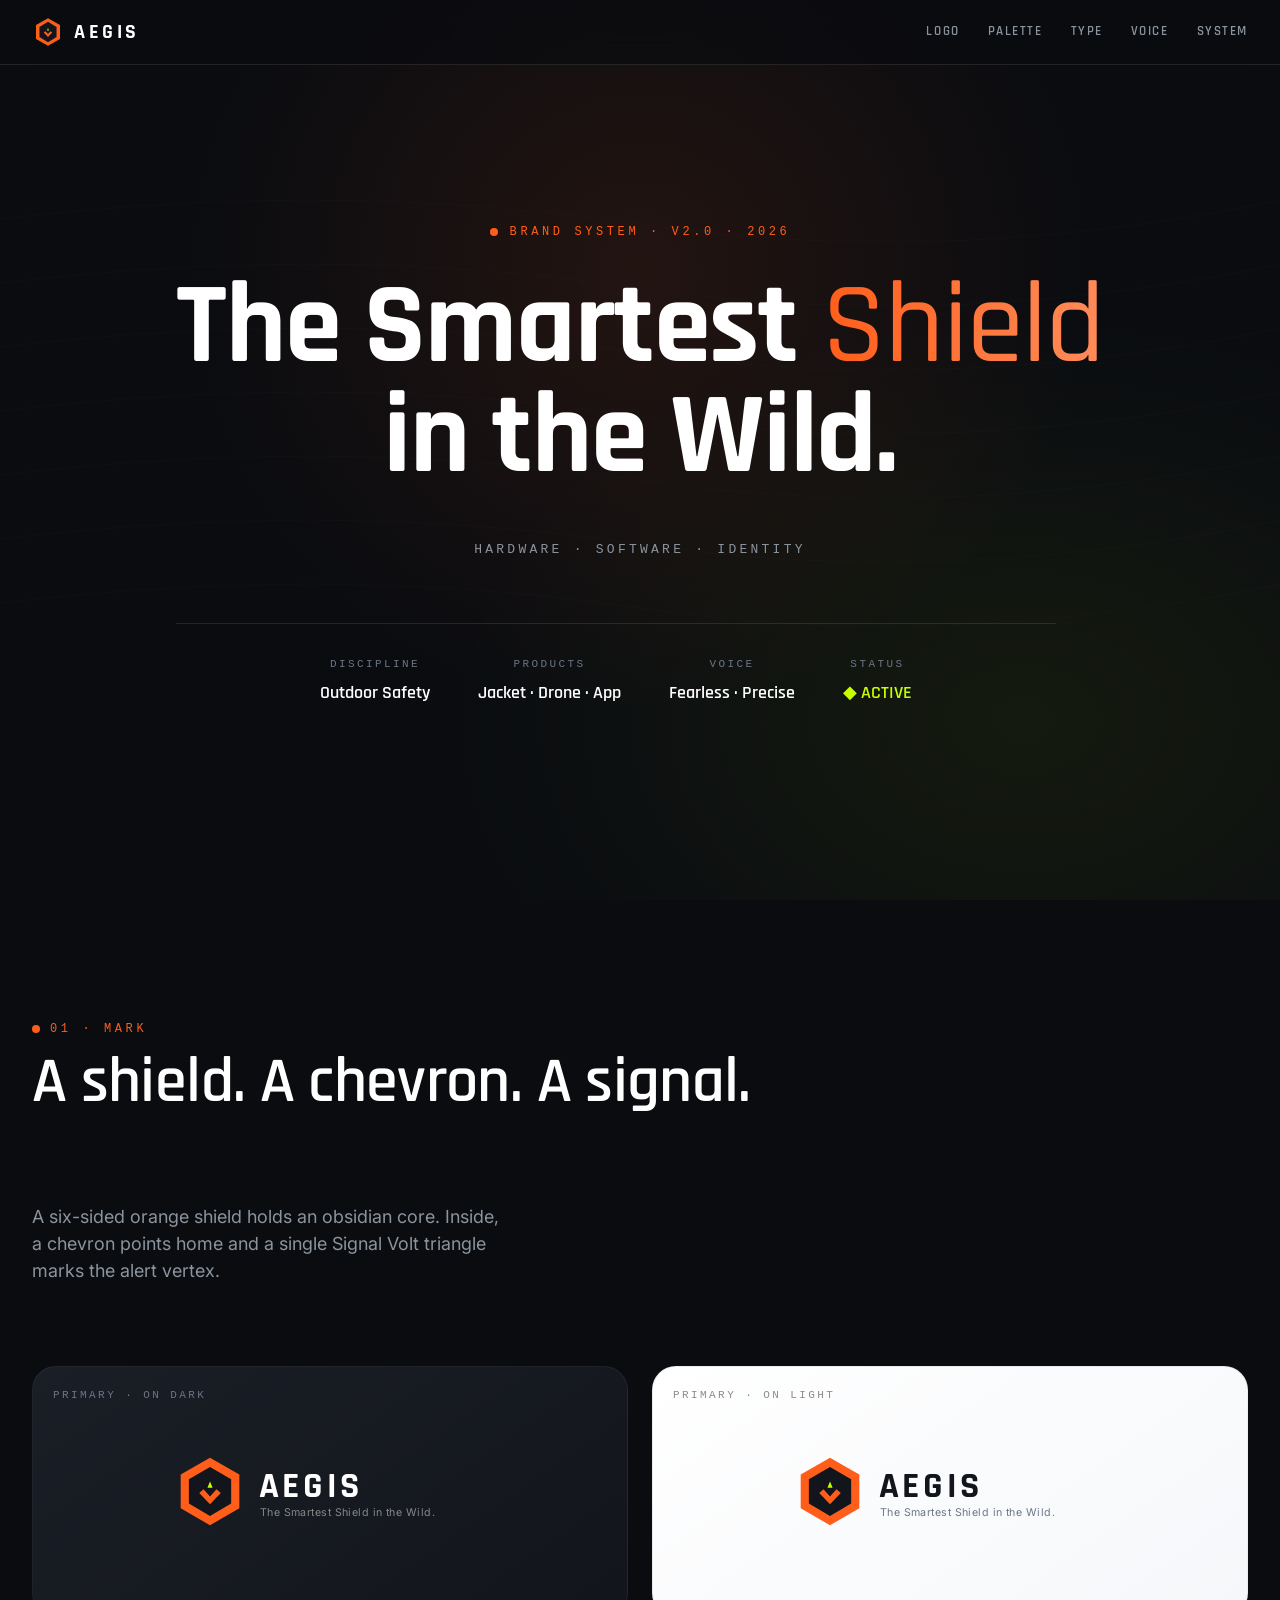
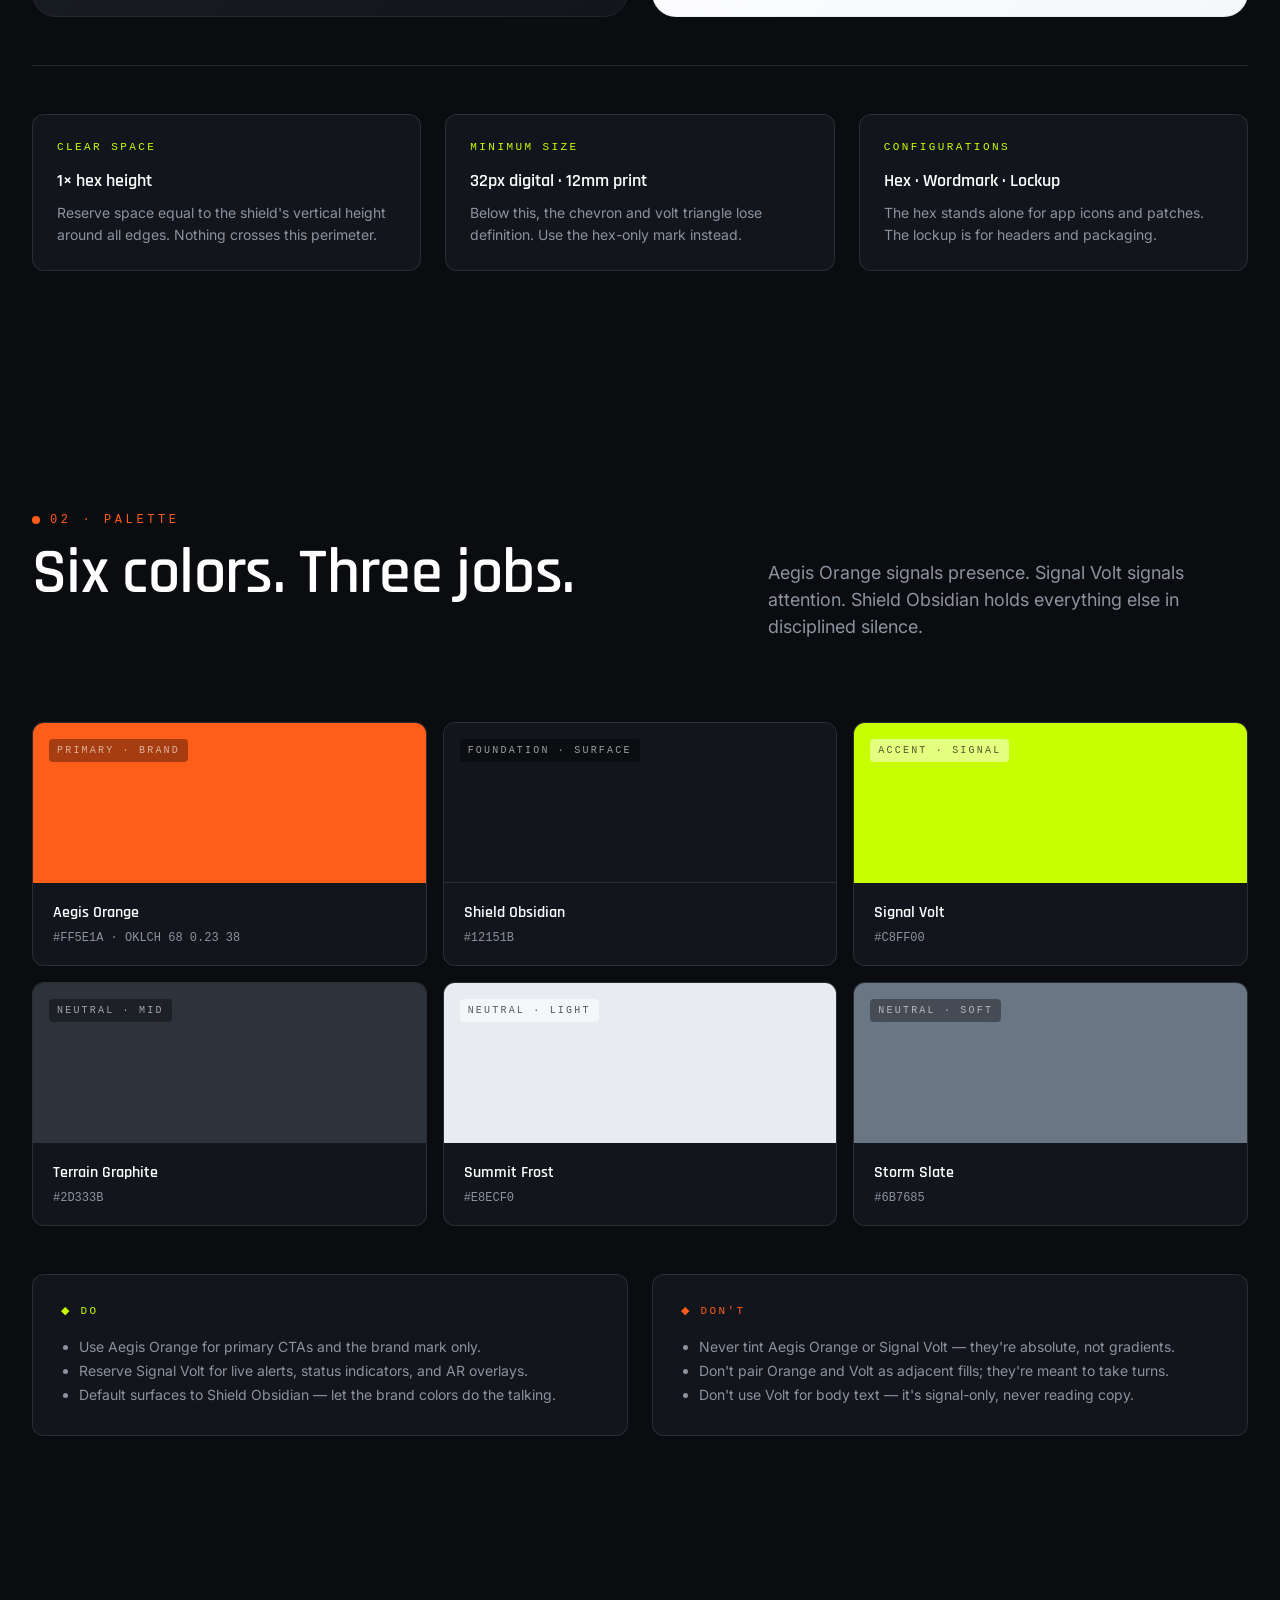
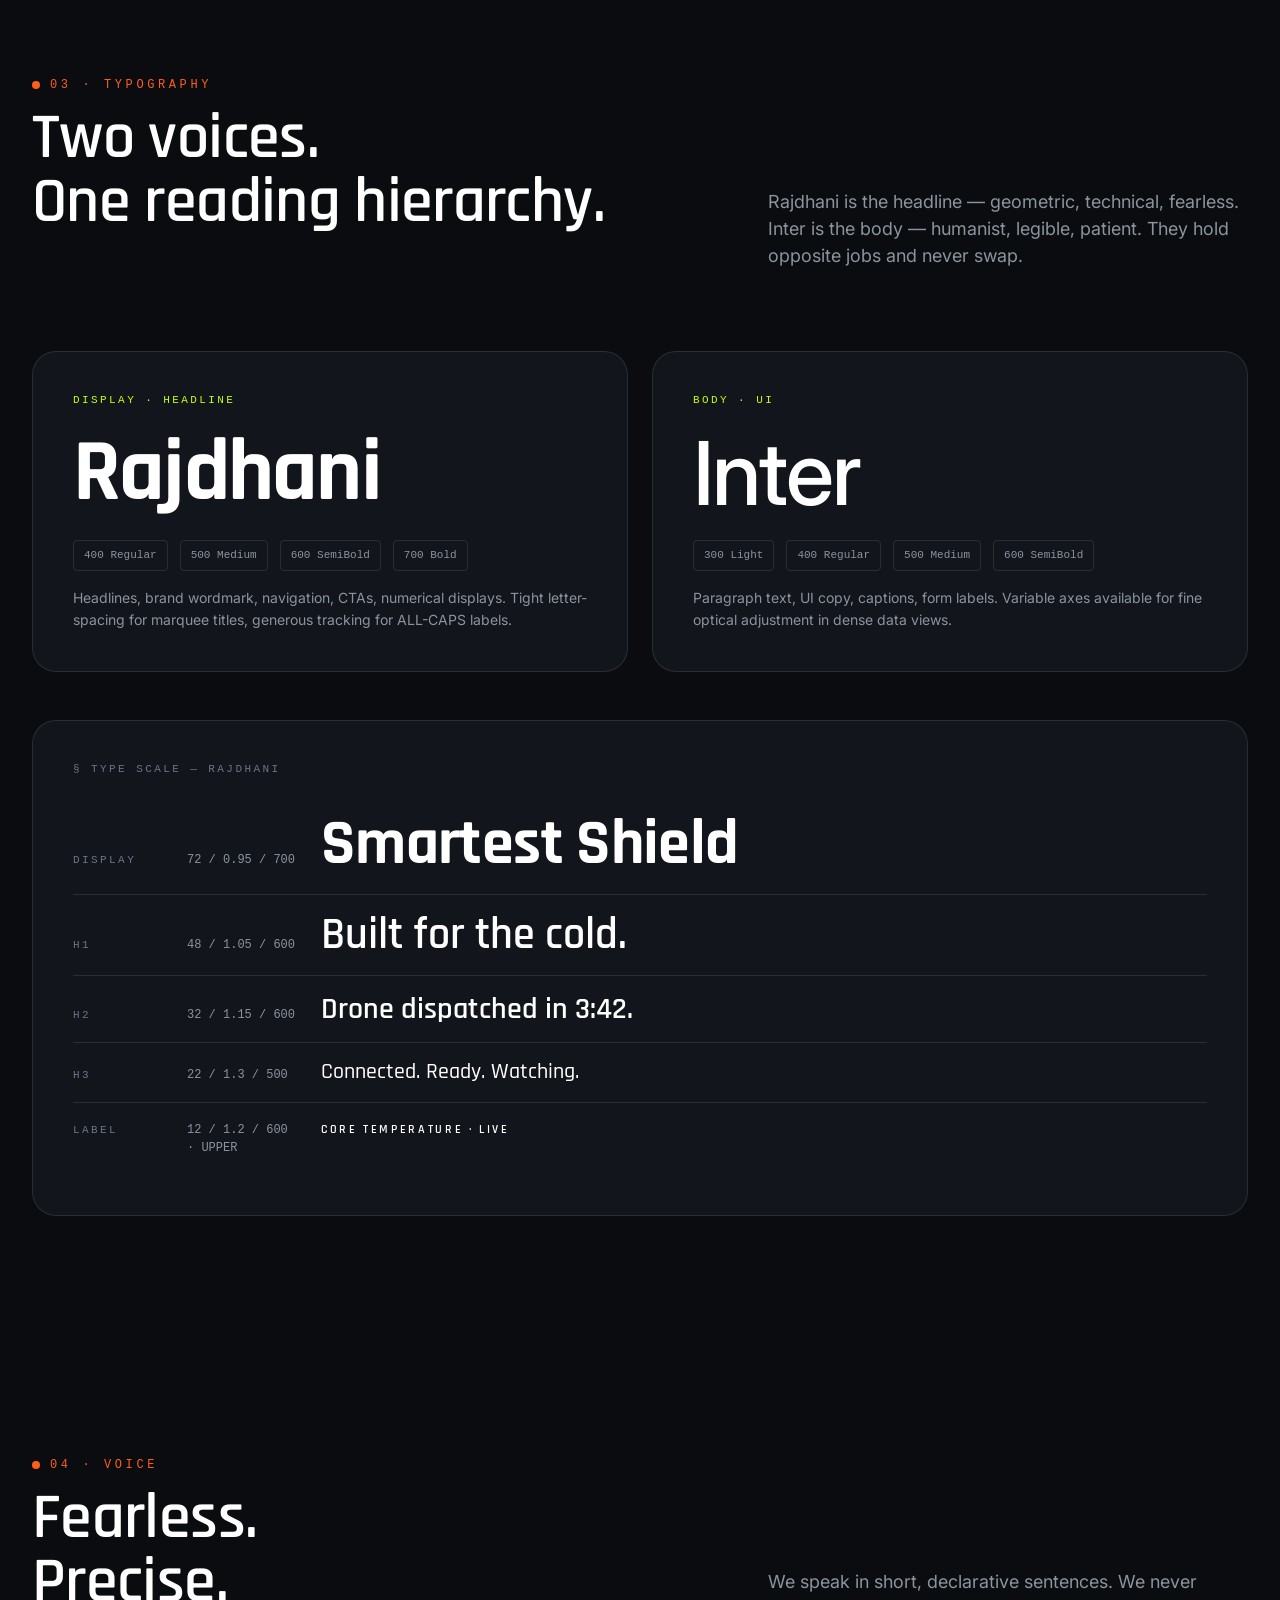
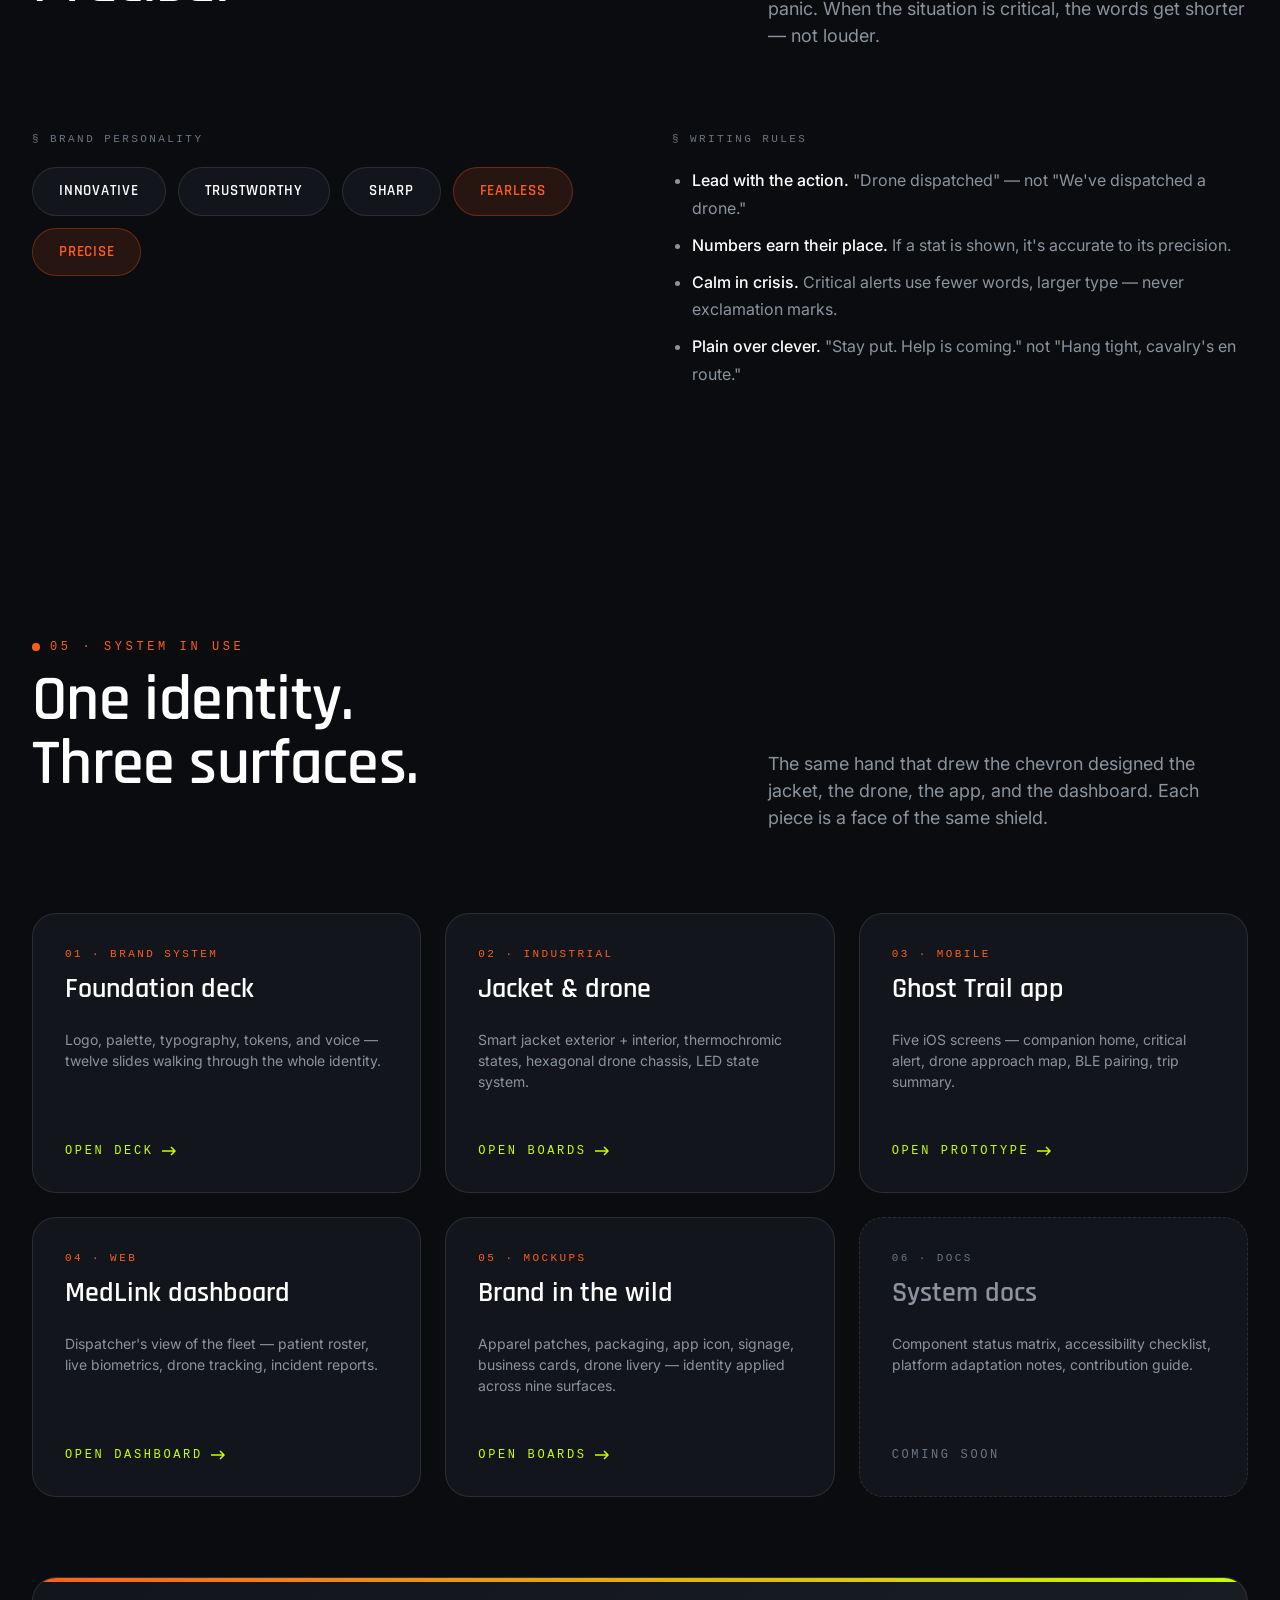
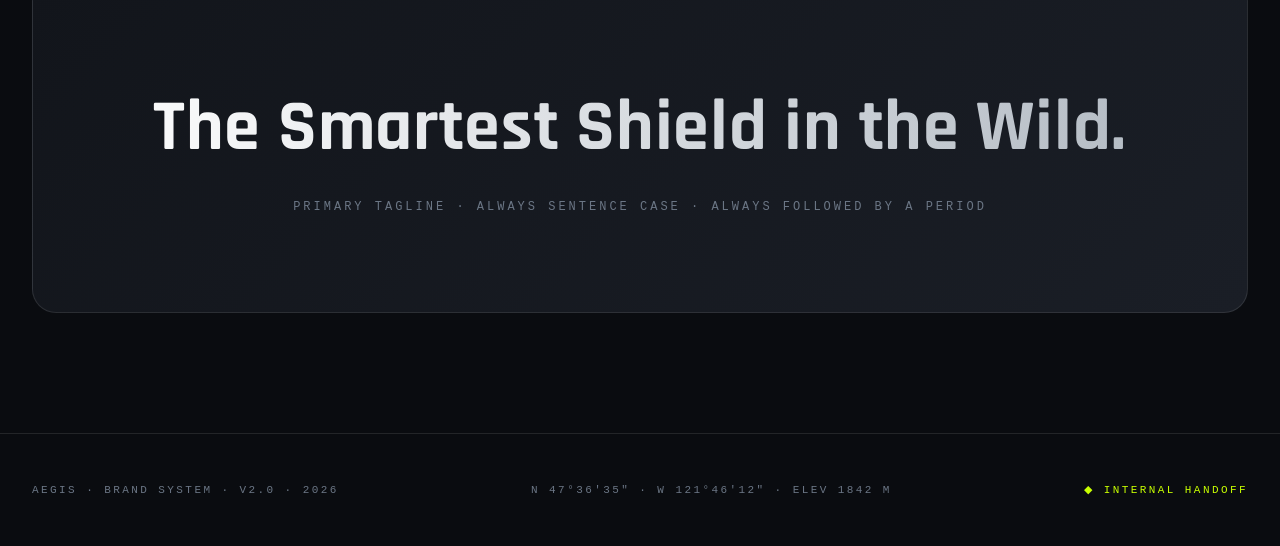
==== index.html @ affe008f "Initial commit" ====
<!DOCTYPE html>
<html lang="en">
<head>
<meta charset="UTF-8">
<meta name="viewport" content="width=device-width, initial-scale=1.0">
<title>AEGIS — The Smartest Shield in the Wild</title>
<link rel="preconnect" href="https://fonts.googleapis.com">
<link rel="preconnect" href="https://fonts.gstatic.com" crossorigin>
<link href="https://fonts.googleapis.com/css2?family=Inter:wght@300;400;500;600;700&family=Rajdhani:wght@400;500;600;700&family=JetBrains+Mono:wght@400;500;600&display=swap" rel="stylesheet">
<link rel="stylesheet" href="brand-tokens.css">
<style>
  *, *::before, *::after { box-sizing: border-box; }
  html, body { margin:0; padding:0; }
  body {
    background: var(--bg-primary);
    color: var(--text-primary);
    font-family: var(--font-text);
    -webkit-font-smoothing: antialiased;
    line-height: 1.5;
  }
  ::selection { background: rgba(200,255,0,0.3); color:#fff; }

  /* ─── nav ─── */
  .nav {
    position: fixed; top:0; left:0; right:0; z-index: 100;
    display:flex; align-items:center; justify-content:space-between;
    padding: 16px 32px; backdrop-filter: blur(16px);
    background: rgba(10,12,16,0.72); border-bottom: 1px solid var(--border-tertiary);
  }
  .nav-brand { display:flex; align-items:center; gap:10px; }
  .nav-brand-name {
    font-family: var(--font-display); font-weight:700; font-size:20px;
    letter-spacing: 0.18em;
  }
  .nav-links { display:flex; gap:28px; }
  .nav-links a {
    color: var(--text-secondary); text-decoration:none; font-size: 13px;
    font-family: var(--font-display); font-weight:600; letter-spacing:0.12em;
    text-transform: uppercase; transition: color 0.2s;
  }
  .nav-links a:hover { color: var(--signal-volt); }

  /* ─── hero ─── */
  .hero {
    min-height: 100vh; padding: 120px 32px 80px; position: relative;
    display:flex; flex-direction:column; justify-content:center; align-items:center;
    text-align:center; overflow:hidden;
  }
  .hero::before {
    content:''; position:absolute; inset:0;
    background:
      radial-gradient(ellipse at 50% 30%, rgba(255,94,26,0.10), transparent 50%),
      radial-gradient(ellipse at 80% 80%, rgba(200,255,0,0.06), transparent 40%);
    pointer-events:none;
  }
  .topo-bg {
    position: absolute; inset: 0; opacity: 0.18; pointer-events: none;
  }
  .hero-eyebrow {
    font-family: var(--font-mono); font-size: 12px; letter-spacing: 0.3em;
    color: var(--aegis-orange); text-transform: uppercase; margin-bottom: 32px;
    display: inline-flex; align-items: center; gap: 12px;
  }
  .hero-eyebrow::before {
    content:''; width:8px; height:8px; border-radius:50%;
    background: var(--aegis-orange);
    animation: pulse 2s ease-in-out infinite;
  }
  @keyframes pulse { 0%,100% { opacity:1;} 50%{opacity:0.4;} }
  .hero-title {
    font-family: var(--font-display); font-weight: 700;
    font-size: clamp(56px, 9vw, 144px); line-height: 0.95;
    letter-spacing: -0.01em; margin: 0; max-width: 1100px;
    position: relative;
  }
  .hero-title em {
    font-style: normal; font-weight: 500;
    background: linear-gradient(90deg, var(--aegis-orange), #FF8C5A);
    -webkit-background-clip: text; background-clip: text; color: transparent;
  }
  .hero-tagline {
    font-family: var(--font-mono); font-size: 13px; letter-spacing: 0.25em;
    color: var(--text-secondary); margin-top: 32px; text-transform: uppercase;
  }
  .hero-meta {
    display:flex; gap: 48px; margin-top: 64px; flex-wrap: wrap; justify-content: center;
    border-top: 1px solid var(--border-tertiary); padding-top: 32px;
    max-width: 880px; width: 100%;
  }
  .hero-meta dt {
    font-family: var(--font-mono); font-size: 11px; letter-spacing: 0.22em;
    color: var(--text-tertiary); text-transform: uppercase; margin-bottom:6px;
  }
  .hero-meta dd {
    margin: 0; font-family: var(--font-display); font-weight: 600; font-size: 18px;
    color: var(--text-primary);
  }

  /* ─── section base ─── */
  .section { padding: 120px 32px; max-width: 1280px; margin: 0 auto; position: relative; }
  .section-head {
    display:flex; align-items: baseline; justify-content: space-between;
    margin-bottom: 64px; flex-wrap: wrap; gap: 24px;
  }
  .section-num {
    font-family: var(--font-mono); font-size: 12px; letter-spacing: 0.3em;
    color: var(--aegis-orange); text-transform: uppercase;
    display:flex; align-items:center; gap:10px;
  }
  .section-num::before {
    content:''; width:8px; height:8px; border-radius:50%;
    background: var(--aegis-orange);
  }
  .section-title {
    font-family: var(--font-display); font-weight: 600;
    font-size: clamp(40px, 5vw, 64px); line-height: 1; letter-spacing: -0.01em;
    margin-top: 12px; max-width: 800px;
  }
  .section-lede {
    font-size: 18px; color: var(--text-secondary); max-width: 480px; margin-top: 12px;
    align-self: flex-end;
  }

  /* ─── logo section ─── */
  .logo-grid {
    display: grid; grid-template-columns: 1fr 1fr; gap: 24px; margin-bottom: 48px;
  }
  .logo-box {
    border-radius: var(--radius-lg);
    display:flex; align-items:center; justify-content:center;
    padding: 80px 40px; min-height: 240px;
    transition: transform 0.4s cubic-bezier(0.4,0,0.2,1);
    position: relative; overflow: hidden;
  }
  .logo-box::after {
    content:''; position:absolute; top:0; left:-100%; width:50%; height:100%;
    background: linear-gradient(to right, transparent, rgba(255,255,255,0.04), transparent);
    transform: skewX(-20deg); transition: left 0.7s;
  }
  .logo-box:hover { transform: translateY(-4px); }
  .logo-box:hover::after { left: 200%; }
  .logo-dark { background: linear-gradient(145deg, #1A1E26, #12151B);
    border:1px solid rgba(255,255,255,0.05); }
  .logo-light { background: linear-gradient(145deg, #FFFFFF, #F5F7FA);
    border:1px solid rgba(0,0,0,0.06); }
  .logo-caption {
    font-family: var(--font-mono); font-size: 11px; letter-spacing:0.22em;
    color: var(--text-tertiary); text-transform: uppercase;
    position: absolute; top: 20px; left: 20px;
  }

  .logo-rules {
    display:grid; grid-template-columns: repeat(3, 1fr); gap: 24px;
    border-top: 1px solid var(--border-tertiary); padding-top: 48px;
  }
  .rule-card {
    background: var(--bg-secondary); border: 1px solid var(--border-tertiary);
    border-radius: var(--radius-md); padding: 24px;
  }
  .rule-card .label {
    font-family: var(--font-mono); font-size: 11px; letter-spacing:0.22em;
    color: var(--signal-volt); text-transform: uppercase; margin-bottom: 12px;
  }
  .rule-card h4 {
    font-family: var(--font-display); font-weight: 600; font-size: 18px;
    margin: 0 0 8px;
  }
  .rule-card p { color: var(--text-secondary); font-size: 14px; margin: 0; line-height: 1.55; }

  /* ─── palette ─── */
  .palette {
    display:grid; grid-template-columns: repeat(3, 1fr); gap: 16px;
  }
  .swatch {
    border-radius: var(--radius-md); overflow: hidden;
    background: var(--bg-secondary); border: 1px solid var(--border-tertiary);
    transition: transform 0.3s, border-color 0.3s;
    cursor: pointer; display: flex; flex-direction: column;
  }
  .swatch:hover { transform: translateY(-4px); border-color: var(--border-strong); }
  .swatch-color { height: 160px; position: relative; }
  .swatch-color::after {
    content: attr(data-role);
    position: absolute; top: 16px; left: 16px;
    font-family: var(--font-mono); font-size: 10px; letter-spacing:0.22em;
    color: rgba(255,255,255,0.6); text-transform: uppercase;
    background: rgba(0,0,0,0.35); padding: 4px 8px; border-radius: 4px;
    backdrop-filter: blur(6px);
  }
  .swatch-color.light::after { color: rgba(0,0,0,0.65); background: rgba(255,255,255,0.5); }
  .swatch-info { padding: 18px 20px; }
  .swatch-name { font-family: var(--font-display); font-weight: 600; font-size: 16px; margin-bottom: 4px; }
  .swatch-hex { font-family: var(--font-mono); font-size: 12px; color: var(--text-secondary); }

  .palette-rules {
    margin-top: 48px; display:grid; grid-template-columns: repeat(2, 1fr); gap: 24px;
  }
  .rule-pair {
    background: var(--bg-secondary); border-radius: var(--radius-md);
    border: 1px solid var(--border-tertiary); padding: 28px;
  }
  .rule-pair .lab {
    font-family: var(--font-mono); font-size: 11px; letter-spacing:0.22em;
    color: var(--text-tertiary); text-transform: uppercase;
  }
  .rule-pair .lab.do { color: var(--signal-volt); }
  .rule-pair .lab.dont { color: var(--aegis-orange); }
  .rule-pair ul { margin: 16px 0 0; padding-left: 18px; color: var(--text-secondary); font-size: 14px; line-height: 1.7; }

  /* ─── typography ─── */
  .type-grid { display:grid; grid-template-columns: 1fr 1fr; gap: 24px; }
  .type-card {
    background: var(--bg-secondary); border: 1px solid var(--border-tertiary);
    border-radius: var(--radius-lg); padding: 40px;
    transition: background 0.3s;
  }
  .type-card:hover { background: var(--bg-tertiary); }
  .type-card .meta-label {
    font-family: var(--font-mono); font-size: 11px; letter-spacing:0.22em;
    color: var(--signal-volt); text-transform: uppercase; margin-bottom: 24px;
  }
  .type-card .specimen {
    font-size: 88px; line-height: 0.95; letter-spacing: -0.02em; margin-bottom: 24px;
  }
  .type-card.display .specimen { font-family: var(--font-display); font-weight: 700; }
  .type-card.body .specimen { font-family: var(--font-text); font-weight: 500; }
  .type-card .weights { display:flex; flex-wrap: wrap; gap: 12px; margin-bottom: 16px; }
  .type-card .w-chip {
    padding: 6px 10px; border:1px solid var(--border-tertiary); border-radius: 4px;
    font-family: var(--font-mono); font-size: 11px; color: var(--text-secondary);
  }
  .type-card .meta { color: var(--text-secondary); font-size: 14px; line-height: 1.6; margin: 0; }

  .type-scale {
    margin-top: 48px; background: var(--bg-secondary); border: 1px solid var(--border-tertiary);
    border-radius: var(--radius-lg); padding: 40px;
  }
  .scale-row {
    display:grid; grid-template-columns: 90px 110px 1fr; gap: 24px;
    padding: 18px 0; border-bottom: 1px solid var(--border-tertiary);
    align-items: baseline;
  }
  .scale-row:last-child { border-bottom: none; }
  .scale-row .name {
    font-family: var(--font-mono); font-size: 11px; letter-spacing:0.22em;
    color: var(--text-tertiary); text-transform: uppercase;
  }
  .scale-row .meta-data {
    font-family: var(--font-mono); font-size: 12px; color: var(--text-secondary);
  }
  .scale-row .sample {
    font-family: var(--font-display); color: var(--text-primary); line-height: 1;
  }

  /* ─── voice / pills ─── */
  .voice-block { display:grid; grid-template-columns: 1fr 1fr; gap: 64px; align-items: start; }
  .pill-row { display:flex; flex-wrap: wrap; gap: 12px; }
  .pill {
    padding: 12px 26px; border-radius: 30px; font-family: var(--font-display);
    font-weight: 600; font-size: 15px; letter-spacing: 0.05em; text-transform: uppercase;
    transition: all 0.3s; cursor: default;
  }
  .pill-dark {
    background: var(--bg-secondary); color: var(--text-primary);
    border: 1px solid var(--border-tertiary);
  }
  .pill-dark:hover { border-color: var(--signal-volt); color: var(--signal-volt); transform: translateY(-2px); }
  .pill-orange {
    background: var(--aegis-orange-soft); color: var(--aegis-orange);
    border: 1px solid rgba(255,94,26,0.3);
  }
  .pill-orange:hover { background: var(--aegis-orange); color: #fff; transform: translateY(-2px); }

  .voice-rules ul { margin: 0; padding-left: 20px; color: var(--text-secondary); line-height: 1.7; }
  .voice-rules ul li { margin-bottom: 10px; }
  .voice-rules ul li b { color: var(--text-primary); font-weight: 500; }

  /* ─── deliverables ─── */
  .deliverables {
    display: grid; grid-template-columns: repeat(3, 1fr); gap: 24px;
  }
  .deliv-card {
    display: block; text-decoration: none; color: inherit;
    background: var(--bg-secondary); border: 1px solid var(--border-tertiary);
    border-radius: var(--radius-lg); padding: 32px; min-height: 280px;
    position: relative; overflow: hidden;
    transition: transform 0.3s, border-color 0.3s;
    display:flex; flex-direction: column; justify-content: space-between;
  }
  .deliv-card:hover { transform: translateY(-6px); border-color: var(--aegis-orange); }
  .deliv-card .num {
    font-family: var(--font-mono); font-size: 11px; letter-spacing: 0.22em;
    color: var(--aegis-orange); text-transform: uppercase;
  }
  .deliv-card h3 {
    font-family: var(--font-display); font-weight: 600; font-size: 28px;
    margin: 8px 0 16px; line-height: 1.1;
  }
  .deliv-card > div:first-child { display: flex; flex-direction: column; gap: 4px; }
  .deliv-card > div:first-child p { margin-top: 4px; }
  .deliv-card p { color: var(--text-secondary); font-size: 14px; margin: 0; }
  .deliv-card .arrow {
    margin-top: 24px; font-family: var(--font-mono); font-size: 12px;
    letter-spacing: 0.22em; color: var(--signal-volt); text-transform: uppercase;
    display:flex; align-items: center; gap: 8px;
  }
  .deliv-card .arrow svg { transition: transform 0.3s; }
  .deliv-card:hover .arrow svg { transform: translateX(6px); }

  /* ─── tagline closing ─── */
  .tagline-box {
    background: linear-gradient(135deg, var(--bg-secondary) 0%, #1A1E26 100%);
    border-radius: var(--radius-lg);
    padding: 96px 32px; text-align: center;
    border: 1px solid var(--border-tertiary);
    position: relative; overflow: hidden;
    margin-top: 80px;
  }
  .tagline-box::before {
    content:''; position: absolute; top: 0; left: 0; right: 0; height: 4px;
    background: linear-gradient(90deg, var(--aegis-orange), var(--signal-volt));
  }
  .tagline-text {
    font-family: var(--font-display); font-weight: 700;
    font-size: clamp(40px, 6vw, 72px);
    background: linear-gradient(90deg, #FFFFFF, #B0B8C1);
    -webkit-background-clip: text; background-clip: text; color: transparent;
    letter-spacing: 0.01em; margin: 0;
  }
  .tagline-sub {
    font-family: var(--font-mono); font-size: 12px; color: var(--text-tertiary);
    text-transform: uppercase; letter-spacing: 0.25em; font-weight: 500;
    margin-top: 16px;
  }

  /* ─── footer ─── */
  .footer {
    border-top: 1px solid var(--border-tertiary);
    padding: 48px 32px; display: flex; justify-content: space-between; flex-wrap: wrap; gap: 24px;
    font-family: var(--font-mono); font-size: 11px; letter-spacing: 0.22em;
    color: var(--text-tertiary); text-transform: uppercase;
    max-width: 1280px; margin: 0 auto;
  }

  /* responsive */
  @media (max-width: 880px) {
    .logo-grid, .palette, .palette-rules, .type-grid, .voice-block,
    .deliverables, .logo-rules { grid-template-columns: 1fr; }
    .nav-links { display: none; }
  }
</style>
</head>
<body>

<nav class="nav">
  <div class="nav-brand">
    <svg viewBox="0 0 60 60" width="32" height="32">
      <g transform="translate(30,30)">
        <polygon points="0,-26 22.5,-13 22.5,13 0,26 -22.5,13 -22.5,-13" fill="#FF5E1A"/>
        <polygon points="0,-19 16,-9.5 16,9.5 0,19 -16,9.5 -16,-9.5" fill="#12151B"/>
        <polygon points="0,9.5 -8,1 -4.8,-1.6 0,3.6 4.8,-1.6 8,1" fill="#FF5E1A"/>
        <polygon points="0,-7.5 -1.9,-2.7 1.9,-2.7" fill="#C8FF00"/>
      </g>
    </svg>
    <div class="nav-brand-name">AEGIS</div>
  </div>
  <div class="nav-links">
    <a href="#logo">Logo</a>
    <a href="#palette">Palette</a>
    <a href="#typography">Type</a>
    <a href="#voice">Voice</a>
    <a href="#deliverables">System</a>
  </div>
</nav>

<!-- HERO -->
<section class="hero">
  <svg class="topo-bg" viewBox="0 0 1600 900" preserveAspectRatio="xMidYMid slice">
    <g fill="none" stroke="#2D333B" stroke-width="0.8">
      <path d="M-50 280 Q 400 220 800 280 T 1650 240"/>
      <path d="M-50 360 Q 400 300 800 360 T 1650 320"/>
      <path d="M-50 440 Q 400 380 800 440 T 1650 400"/>
      <path d="M-50 520 Q 400 460 800 520 T 1650 480"/>
      <path d="M-50 600 Q 400 540 800 600 T 1650 560"/>
      <path d="M-50 680 Q 400 620 800 680 T 1650 640"/>
      <path d="M-50 760 Q 400 700 800 760 T 1650 720"/>
    </g>
  </svg>
  <div style="position:relative; z-index:1;">
    <div class="hero-eyebrow">Brand System · v2.0 · 2026</div>
    <h1 class="hero-title" style="margin-bottom: 48px;">The Smartest <em>Shield</em><br>in the Wild.</h1>
    <div class="hero-tagline" style="margin-top: 0;">Hardware · Software · Identity</div>
    <dl class="hero-meta">
      <div><dt>Discipline</dt><dd>Outdoor Safety</dd></div>
      <div><dt>Products</dt><dd>Jacket · Drone · App</dd></div>
      <div><dt>Voice</dt><dd>Fearless · Precise</dd></div>
      <div><dt>Status</dt><dd style="color:var(--signal-volt);">◆ ACTIVE</dd></div>
    </dl>
  </div>
</section>

<!-- LOGO -->
<section class="section" id="logo">
  <div class="section-head">
    <div>
      <div class="section-num">01 · MARK</div>
      <h2 class="section-title">A shield. A chevron. A signal.</h2>
    </div>
    <p class="section-lede">A six-sided orange shield holds an obsidian core. Inside, a chevron points home and a single Signal Volt triangle marks the alert vertex.</p>
  </div>

  <div class="logo-grid">
    <div class="logo-box logo-dark">
      <div class="logo-caption">Primary · on dark</div>
      <svg viewBox="0 0 360 100" width="320">
        <g transform="translate(45,50)">
          <polygon points="0,-38 33,-19 33,19 0,38 -33,19 -33,-19" fill="#FF5E1A"/>
          <polygon points="0,-27.5 23.8,-13.7 23.8,13.7 0,27.5 -23.8,13.7 -23.8,-13.7" fill="#12151B"/>
          <polygon points="0,14.4 -12.1,1.7 -7.3,-2.4 0,5.6 7.3,-2.4 12.1,1.7" fill="#FF5E1A"/>
          <polygon points="0,-11.2 -2.9,-4.1 2.9,-4.1" fill="#C8FF00"/>
        </g>
        <text x="100" y="56" fill="#FFFFFF" font-family="'Rajdhani', sans-serif" font-weight="700" font-size="40" letter-spacing="4">AEGIS</text>
        <text x="101" y="78" fill="#888" font-family="'Inter', sans-serif" font-size="12" letter-spacing="0.5">The Smartest Shield in the Wild.</text>
      </svg>
    </div>
    <div class="logo-box logo-light">
      <div class="logo-caption" style="color: rgba(0,0,0,0.45);">Primary · on light</div>
      <svg viewBox="0 0 360 100" width="320">
        <g transform="translate(45,50)">
          <polygon points="0,-38 33,-19 33,19 0,38 -33,19 -33,-19" fill="#FF5E1A"/>
          <polygon points="0,-27.5 23.8,-13.7 23.8,13.7 0,27.5 -23.8,13.7 -23.8,-13.7" fill="#12151B"/>
          <polygon points="0,14.4 -12.1,1.7 -7.3,-2.4 0,5.6 7.3,-2.4 12.1,1.7" fill="#FF5E1A"/>
          <polygon points="0,-11.2 -2.9,-4.1 2.9,-4.1" fill="#C8FF00"/>
        </g>
        <text x="100" y="56" fill="#12151B" font-family="'Rajdhani', sans-serif" font-weight="700" font-size="40" letter-spacing="4">AEGIS</text>
        <text x="101" y="78" fill="#6B7685" font-family="'Inter', sans-serif" font-size="12" letter-spacing="0.5">The Smartest Shield in the Wild.</text>
      </svg>
    </div>
  </div>

  <div class="logo-rules">
    <div class="rule-card">
      <div class="label">Clear space</div>
      <h4>1× hex height</h4>
      <p>Reserve space equal to the shield's vertical height around all edges. Nothing crosses this perimeter.</p>
    </div>
    <div class="rule-card">
      <div class="label">Minimum size</div>
      <h4>32px digital · 12mm print</h4>
      <p>Below this, the chevron and volt triangle lose definition. Use the hex-only mark instead.</p>
    </div>
    <div class="rule-card">
      <div class="label">Configurations</div>
      <h4>Hex · Wordmark · Lockup</h4>
      <p>The hex stands alone for app icons and patches. The lockup is for headers and packaging.</p>
    </div>
  </div>
</section>

<!-- PALETTE -->
<section class="section" id="palette">
  <div class="section-head">
    <div>
      <div class="section-num">02 · PALETTE</div>
      <h2 class="section-title">Six colors. Three jobs.</h2>
    </div>
    <p class="section-lede">Aegis Orange signals presence. Signal Volt signals attention. Shield Obsidian holds everything else in disciplined silence.</p>
  </div>

  <div class="palette">
    <div class="swatch">
      <div class="swatch-color" style="background:#FF5E1A;" data-role="Primary · Brand"></div>
      <div class="swatch-info">
        <div class="swatch-name">Aegis Orange</div>
        <div class="swatch-hex">#FF5E1A · OKLCH 68 0.23 38</div>
      </div>
    </div>
    <div class="swatch">
      <div class="swatch-color" style="background:#12151B; border-bottom: 1px solid var(--border-tertiary);" data-role="Foundation · Surface"></div>
      <div class="swatch-info">
        <div class="swatch-name">Shield Obsidian</div>
        <div class="swatch-hex">#12151B</div>
      </div>
    </div>
    <div class="swatch">
      <div class="swatch-color light" style="background:#C8FF00;" data-role="Accent · Signal"></div>
      <div class="swatch-info">
        <div class="swatch-name">Signal Volt</div>
        <div class="swatch-hex">#C8FF00</div>
      </div>
    </div>
    <div class="swatch">
      <div class="swatch-color" style="background:#2D333B;" data-role="Neutral · Mid"></div>
      <div class="swatch-info">
        <div class="swatch-name">Terrain Graphite</div>
        <div class="swatch-hex">#2D333B</div>
      </div>
    </div>
    <div class="swatch">
      <div class="swatch-color light" style="background:#E8ECF0;" data-role="Neutral · Light"></div>
      <div class="swatch-info">
        <div class="swatch-name">Summit Frost</div>
        <div class="swatch-hex">#E8ECF0</div>
      </div>
    </div>
    <div class="swatch">
      <div class="swatch-color" style="background:#6B7685;" data-role="Neutral · Soft"></div>
      <div class="swatch-info">
        <div class="swatch-name">Storm Slate</div>
        <div class="swatch-hex">#6B7685</div>
      </div>
    </div>
  </div>

  <div class="palette-rules">
    <div class="rule-pair">
      <div class="lab do">◆ DO</div>
      <ul>
        <li>Use Aegis Orange for primary CTAs and the brand mark only.</li>
        <li>Reserve Signal Volt for live alerts, status indicators, and AR overlays.</li>
        <li>Default surfaces to Shield Obsidian — let the brand colors do the talking.</li>
      </ul>
    </div>
    <div class="rule-pair">
      <div class="lab dont">◆ DON'T</div>
      <ul>
        <li>Never tint Aegis Orange or Signal Volt — they're absolute, not gradients.</li>
        <li>Don't pair Orange and Volt as adjacent fills; they're meant to take turns.</li>
        <li>Don't use Volt for body text — it's signal-only, never reading copy.</li>
      </ul>
    </div>
  </div>
</section>

<!-- TYPOGRAPHY -->
<section class="section" id="typography">
  <div class="section-head">
    <div>
      <div class="section-num">03 · TYPOGRAPHY</div>
      <h2 class="section-title">Two voices.<br>One reading hierarchy.</h2>
    </div>
    <p class="section-lede">Rajdhani is the headline — geometric, technical, fearless. Inter is the body — humanist, legible, patient. They hold opposite jobs and never swap.</p>
  </div>

  <div class="type-grid">
    <div class="type-card display">
      <div class="meta-label">Display · Headline</div>
      <div class="specimen">Rajdhani</div>
      <div class="weights">
        <span class="w-chip">400 Regular</span>
        <span class="w-chip">500 Medium</span>
        <span class="w-chip">600 SemiBold</span>
        <span class="w-chip">700 Bold</span>
      </div>
      <p class="meta">Headlines, brand wordmark, navigation, CTAs, numerical displays. Tight letter-spacing for marquee titles, generous tracking for ALL-CAPS labels.</p>
    </div>
    <div class="type-card body">
      <div class="meta-label">Body · UI</div>
      <div class="specimen">Inter</div>
      <div class="weights">
        <span class="w-chip">300 Light</span>
        <span class="w-chip">400 Regular</span>
        <span class="w-chip">500 Medium</span>
        <span class="w-chip">600 SemiBold</span>
      </div>
      <p class="meta">Paragraph text, UI copy, captions, form labels. Variable axes available for fine optical adjustment in dense data views.</p>
    </div>
  </div>

  <div class="type-scale">
    <div style="font-family: var(--font-mono); font-size: 11px; letter-spacing: 0.22em; color: var(--text-tertiary); text-transform: uppercase; margin-bottom: 16px;">§ TYPE SCALE — RAJDHANI</div>
    <div class="scale-row">
      <div class="name">Display</div><div class="meta-data">72 / 0.95 / 700</div>
      <div class="sample" style="font-size: 64px; font-weight: 700; letter-spacing: -0.01em;">Smartest Shield</div>
    </div>
    <div class="scale-row">
      <div class="name">H1</div><div class="meta-data">48 / 1.05 / 600</div>
      <div class="sample" style="font-size: 44px; font-weight: 600;">Built for the cold.</div>
    </div>
    <div class="scale-row">
      <div class="name">H2</div><div class="meta-data">32 / 1.15 / 600</div>
      <div class="sample" style="font-size: 30px; font-weight: 600;">Drone dispatched in 3:42.</div>
    </div>
    <div class="scale-row">
      <div class="name">H3</div><div class="meta-data">22 / 1.3 / 500</div>
      <div class="sample" style="font-size: 22px; font-weight: 500;">Connected. Ready. Watching.</div>
    </div>
    <div class="scale-row">
      <div class="name">Label</div><div class="meta-data">12 / 1.2 / 600 · UPPER</div>
      <div class="sample" style="font-size: 12px; font-weight: 600; letter-spacing: 0.22em; text-transform: uppercase;">CORE TEMPERATURE · LIVE</div>
    </div>
  </div>
</section>

<!-- VOICE -->
<section class="section" id="voice">
  <div class="section-head">
    <div>
      <div class="section-num">04 · VOICE</div>
      <h2 class="section-title">Fearless.<br>Precise.</h2>
    </div>
    <p class="section-lede">We speak in short, declarative sentences. We never panic. When the situation is critical, the words get shorter — not louder.</p>
  </div>

  <div class="voice-block">
    <div>
      <div style="font-family: var(--font-mono); font-size: 11px; letter-spacing: 0.22em; color: var(--text-tertiary); text-transform: uppercase; margin-bottom: 20px;">§ BRAND PERSONALITY</div>
      <div class="pill-row">
        <span class="pill pill-dark">Innovative</span>
        <span class="pill pill-dark">Trustworthy</span>
        <span class="pill pill-dark">Sharp</span>
        <span class="pill pill-orange">Fearless</span>
        <span class="pill pill-orange">Precise</span>
      </div>
    </div>
    <div class="voice-rules">
      <div style="font-family: var(--font-mono); font-size: 11px; letter-spacing: 0.22em; color: var(--text-tertiary); text-transform: uppercase; margin-bottom: 20px;">§ WRITING RULES</div>
      <ul>
        <li><b>Lead with the action.</b> "Drone dispatched" — not "We've dispatched a drone."</li>
        <li><b>Numbers earn their place.</b> If a stat is shown, it's accurate to its precision.</li>
        <li><b>Calm in crisis.</b> Critical alerts use fewer words, larger type — never exclamation marks.</li>
        <li><b>Plain over clever.</b> "Stay put. Help is coming." not "Hang tight, cavalry's en route."</li>
      </ul>
    </div>
  </div>
</section>

<!-- DELIVERABLES -->
<section class="section" id="deliverables">
  <div class="section-head">
    <div>
      <div class="section-num">05 · SYSTEM IN USE</div>
      <h2 class="section-title">One identity.<br>Three surfaces.</h2>
    </div>
    <p class="section-lede">The same hand that drew the chevron designed the jacket, the drone, the app, and the dashboard. Each piece is a face of the same shield.</p>
  </div>

  <div class="deliverables">
    <a class="deliv-card" href="AEGIS Trek - Brand System.html">
      <div>
        <div class="num">01 · BRAND SYSTEM</div>
        <h3>Foundation deck</h3>
        <p>Logo, palette, typography, tokens, and voice — twelve slides walking through the whole identity.</p>
      </div>
      <div class="arrow">Open deck
        <svg width="14" height="10" viewBox="0 0 14 10" fill="none"><path d="M9 1l4 4-4 4M0 5h13" stroke="currentColor" stroke-width="1.5"/></svg>
      </div>
    </a>
    <a class="deliv-card" href="AEGIS Trek - Industrial Design.html">
      <div>
        <div class="num">02 · INDUSTRIAL</div>
        <h3>Jacket &amp; drone</h3>
        <p>Smart jacket exterior + interior, thermochromic states, hexagonal drone chassis, LED state system.</p>
      </div>
      <div class="arrow">Open boards
        <svg width="14" height="10" viewBox="0 0 14 10" fill="none"><path d="M9 1l4 4-4 4M0 5h13" stroke="currentColor" stroke-width="1.5"/></svg>
      </div>
    </a>
    <a class="deliv-card" href="AEGIS Trek - Ghost Trail.html">
      <div>
        <div class="num">03 · MOBILE</div>
        <h3>Ghost Trail app</h3>
        <p>Five iOS screens — companion home, critical alert, drone approach map, BLE pairing, trip summary.</p>
      </div>
      <div class="arrow">Open prototype
        <svg width="14" height="10" viewBox="0 0 14 10" fill="none"><path d="M9 1l4 4-4 4M0 5h13" stroke="currentColor" stroke-width="1.5"/></svg>
      </div>
    </a>
    <a class="deliv-card" href="AEGIS Trek - MedLink.html">
      <div>
        <div class="num">04 · WEB</div>
        <h3>MedLink dashboard</h3>
        <p>Dispatcher's view of the fleet — patient roster, live biometrics, drone tracking, incident reports.</p>
      </div>
      <div class="arrow">Open dashboard
        <svg width="14" height="10" viewBox="0 0 14 10" fill="none"><path d="M9 1l4 4-4 4M0 5h13" stroke="currentColor" stroke-width="1.5"/></svg>
      </div>
    </a>
    <a class="deliv-card" href="AEGIS - Brand Mockups.html">
      <div>
        <div class="num">05 · MOCKUPS</div>
        <h3>Brand in the wild</h3>
        <p>Apparel patches, packaging, app icon, signage, business cards, drone livery — identity applied across nine surfaces.</p>
      </div>
      <div class="arrow">Open boards
        <svg width="14" height="10" viewBox="0 0 14 10" fill="none"><path d="M9 1l4 4-4 4M0 5h13" stroke="currentColor" stroke-width="1.5"/></svg>
      </div>
    </a>
    <div class="deliv-card" style="cursor: default; border-style: dashed;">
      <div>
        <div class="num" style="color: var(--text-tertiary);">06 · DOCS</div>
        <h3 style="color: var(--text-secondary);">System docs</h3>
        <p>Component status matrix, accessibility checklist, platform adaptation notes, contribution guide.</p>
      </div>
      <div class="arrow" style="color: var(--text-tertiary);">Coming soon</div>
    </div>
  </div>

  <div class="tagline-box">
    <div class="tagline-text">The Smartest Shield in the Wild.</div>
    <div class="tagline-sub">Primary tagline · Always sentence case · Always followed by a period</div>
  </div>
</section>

<footer class="footer">
  <div>AEGIS · BRAND SYSTEM · V2.0 · 2026</div>
  <div>N 47°36'35" · W 121°46'12" · ELEV 1842 M</div>
  <div style="color: var(--signal-volt);">◆ INTERNAL HANDOFF</div>
</footer>

</body>
</html>
---- brand-tokens.css ----
/* AEGIS — unified brand tokens (v2, May 2026) */
:root {
  --aegis-orange: #FF5E1A;
  --aegis-orange-soft: rgba(255, 94, 26, 0.12);
  --shield-obsidian: #12151B;
  --shield-deep: #0A0C10;
  --signal-volt: #C8FF00;
  --signal-volt-soft: rgba(200, 255, 0, 0.14);
  --terrain-graphite: #2D333B;
  --summit-frost: #E8ECF0;
  --storm-slate: #6B7685;

  --bg-primary: #0A0C10;
  --bg-secondary: #12151B;
  --bg-tertiary: #181B22;
  --border-tertiary: rgba(255,255,255,0.10);
  --border-strong: rgba(255,255,255,0.18);
  --text-primary: #FFFFFF;
  --text-secondary: #8B949E;
  --text-tertiary: #6B7685;

  --font-display: 'Rajdhani', system-ui, sans-serif;
  --font-text: 'Inter', system-ui, sans-serif;
  --font-mono: ui-monospace, SFMono-Regular, Menlo, Monaco, Consolas, monospace;

  --radius-sm: 8px;
  --radius-md: 12px;
  --radius-lg: 24px;
}
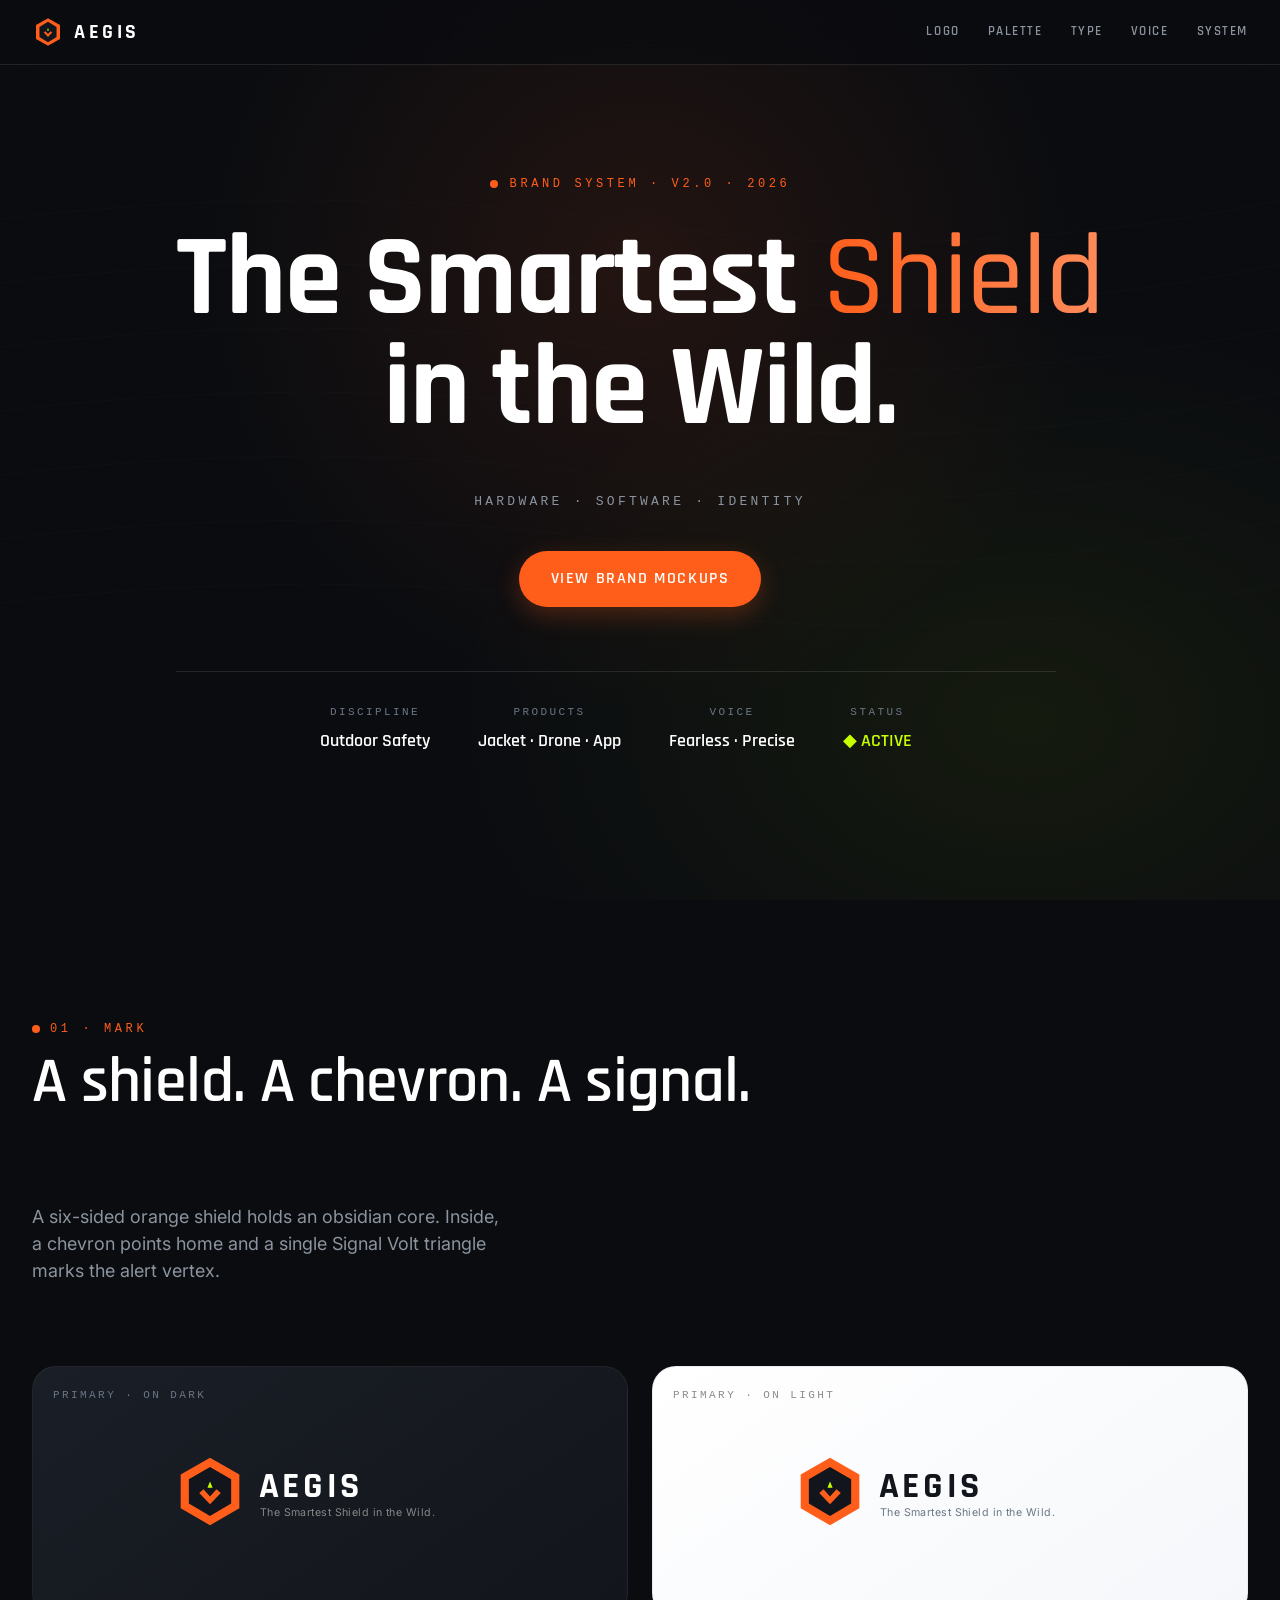
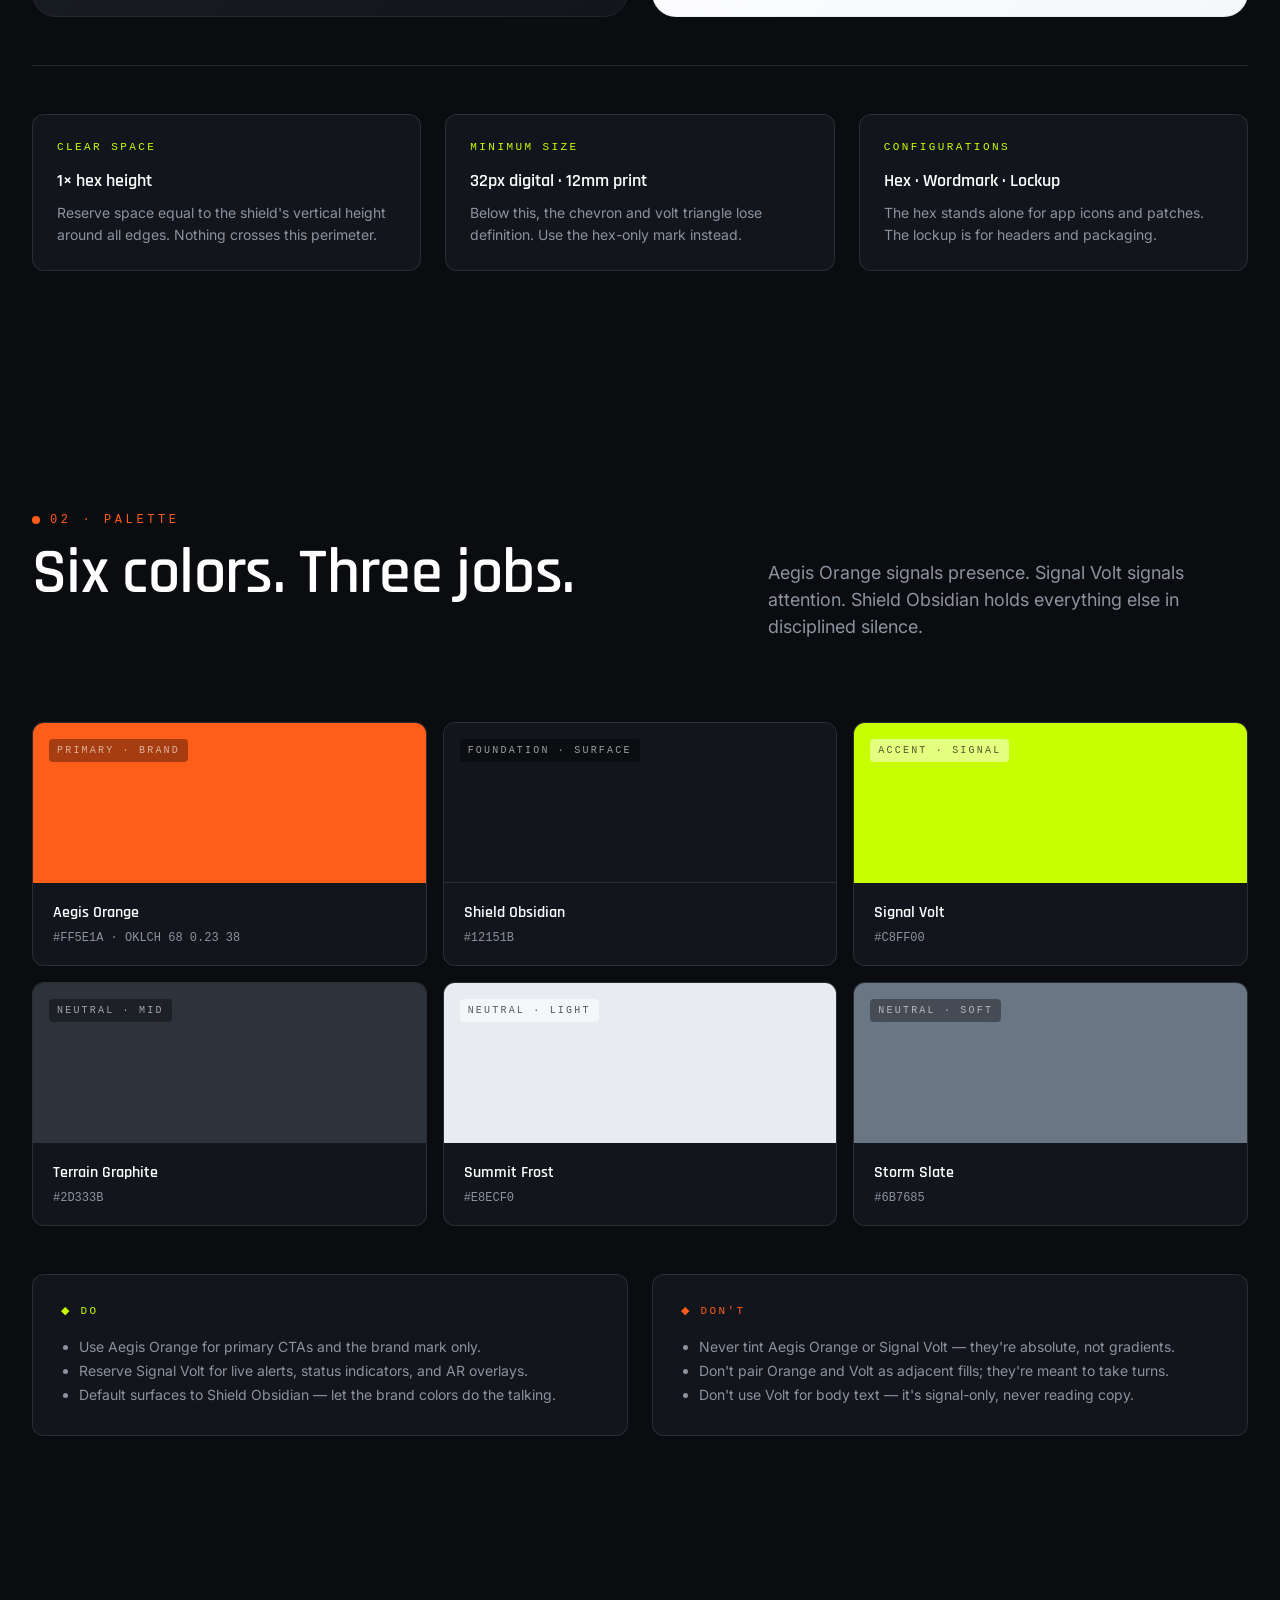
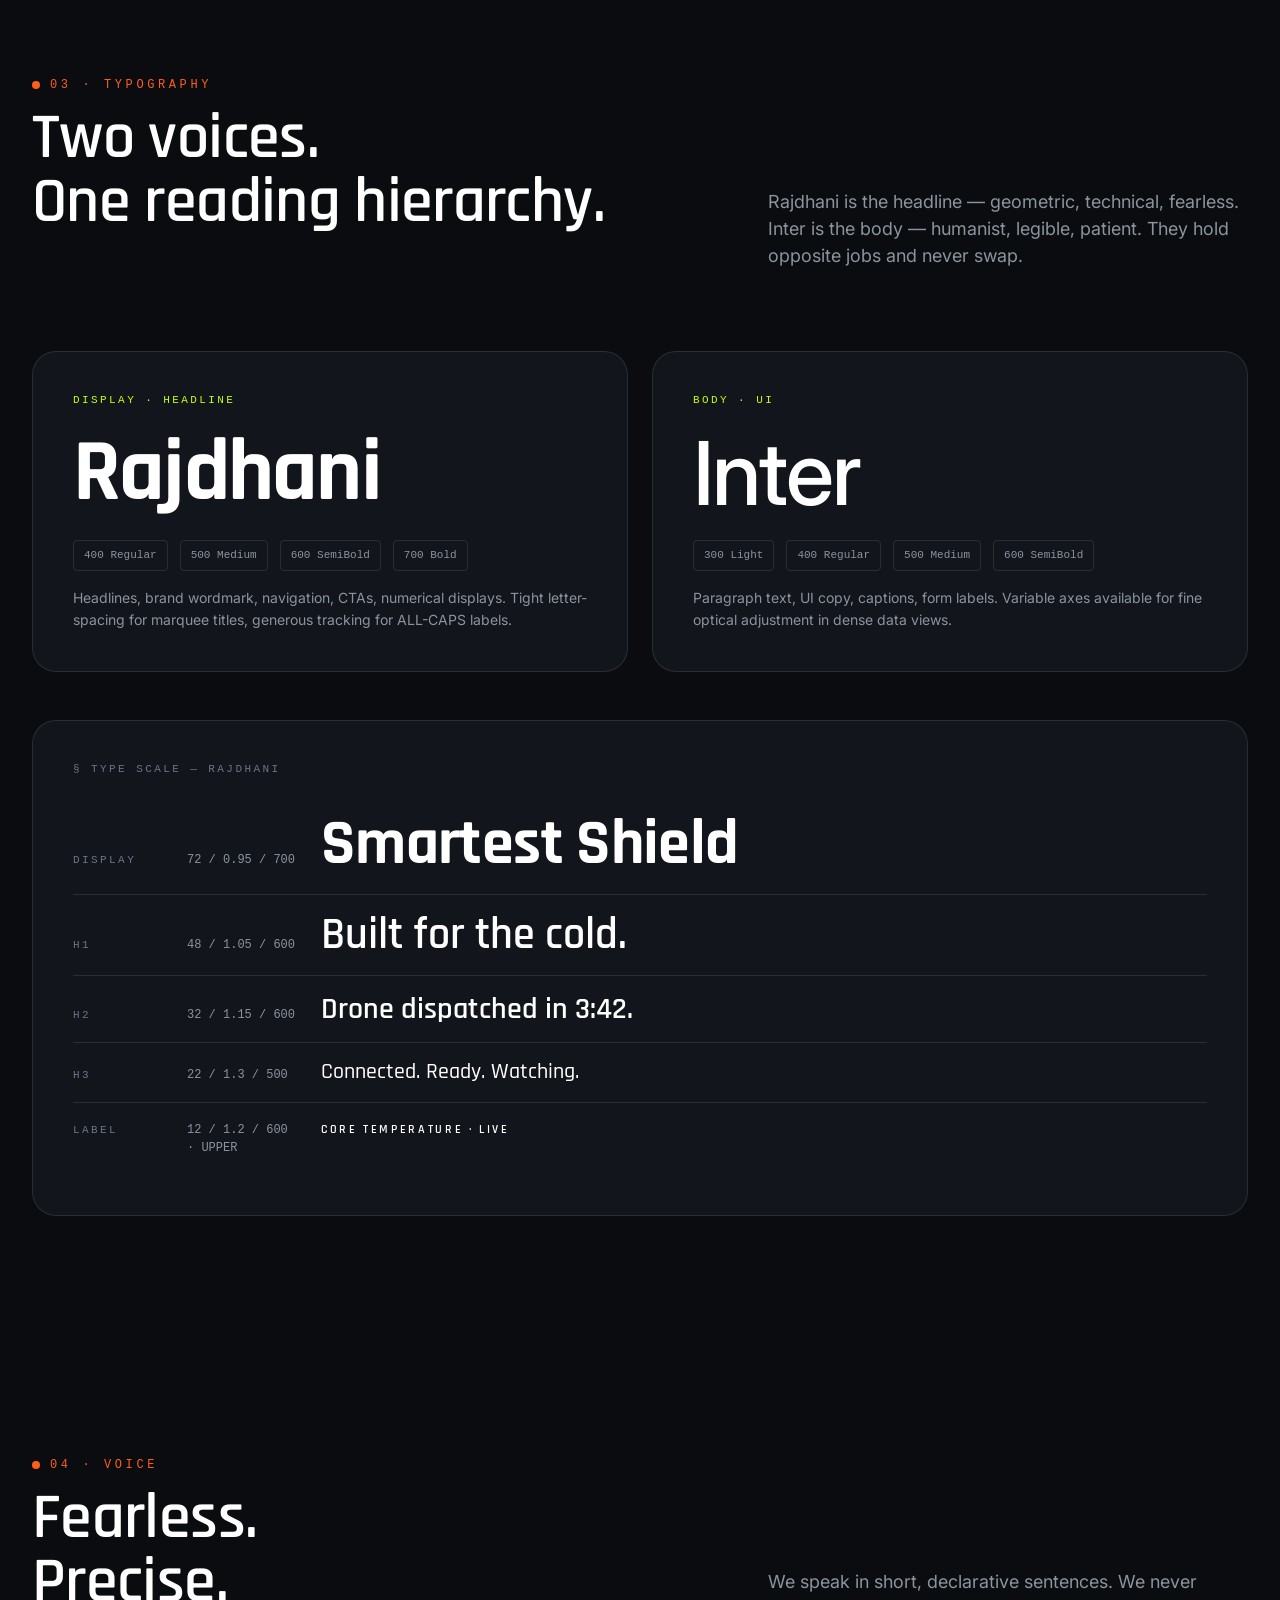
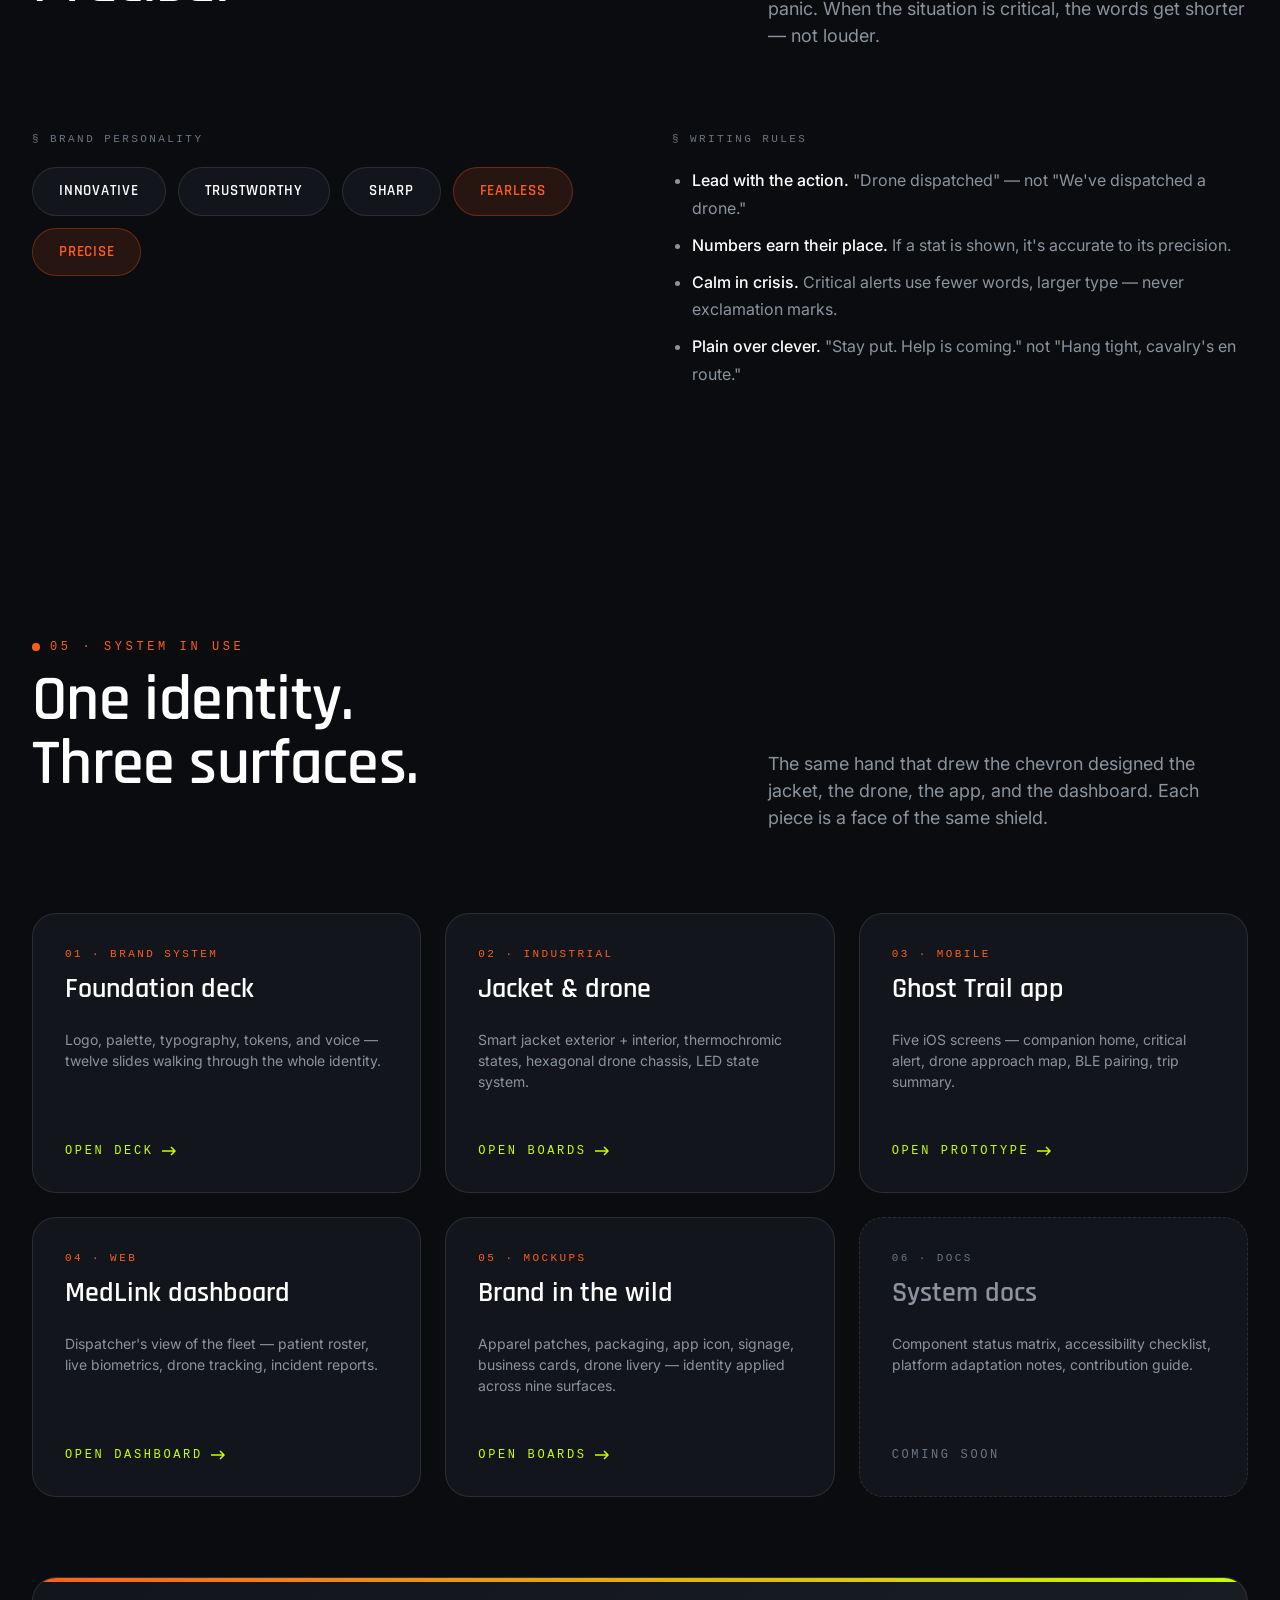
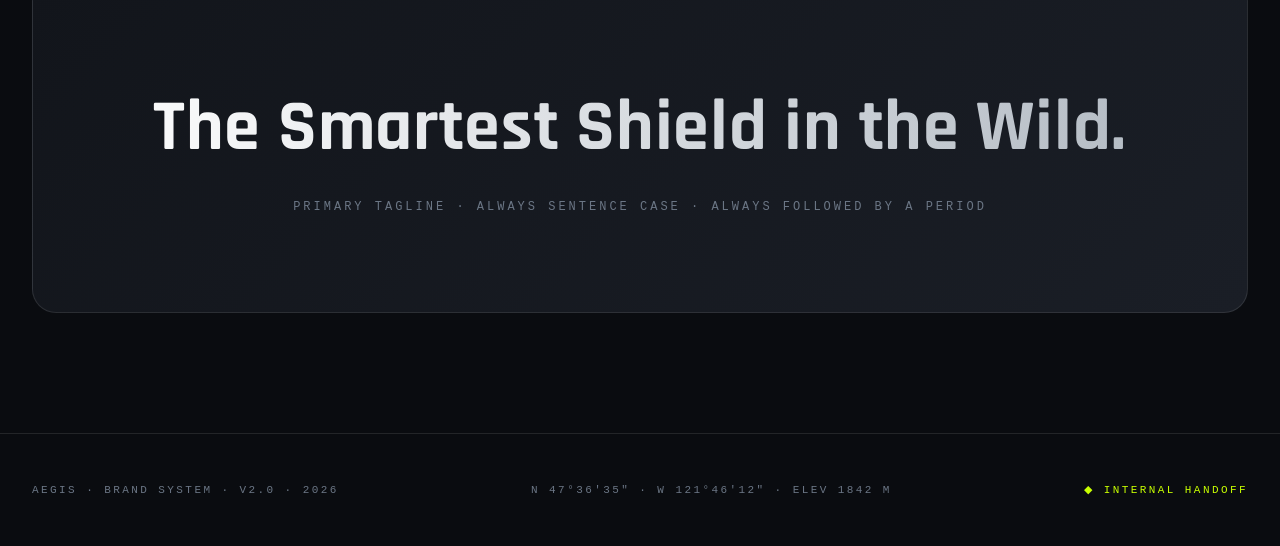
==== commit 4f0b2f17: "Add View Brand Mockups button" ====
--- a/index.html
+++ b/index.html
@@ -390,6 +390,13 @@
     <div class="hero-eyebrow">Brand System · v2.0 · 2026</div>
     <h1 class="hero-title" style="margin-bottom: 48px;">The Smartest <em>Shield</em><br>in the Wild.</h1>
     <div class="hero-tagline" style="margin-top: 0;">Hardware · Software · Identity</div>
+    
+    <div style="margin-top: 40px;">
+      <a href="AEGIS - Brand Mockups.html" style="display: inline-block; background: var(--aegis-orange); color: #fff; text-decoration: none; font-family: var(--font-display); font-weight: 600; font-size: 16px; letter-spacing: 0.1em; text-transform: uppercase; padding: 16px 32px; border-radius: 30px; transition: transform 0.2s, background 0.2s; box-shadow: 0 8px 24px rgba(255, 94, 26, 0.25);" onmouseover="this.style.transform='translateY(-2px)'; this.style.background='#ff7338'" onmouseout="this.style.transform='none'; this.style.background='var(--aegis-orange)'">
+        View Brand Mockups
+      </a>
+    </div>
+
     <dl class="hero-meta">
       <div><dt>Discipline</dt><dd>Outdoor Safety</dd></div>
       <div><dt>Products</dt><dd>Jacket · Drone · App</dd></div>
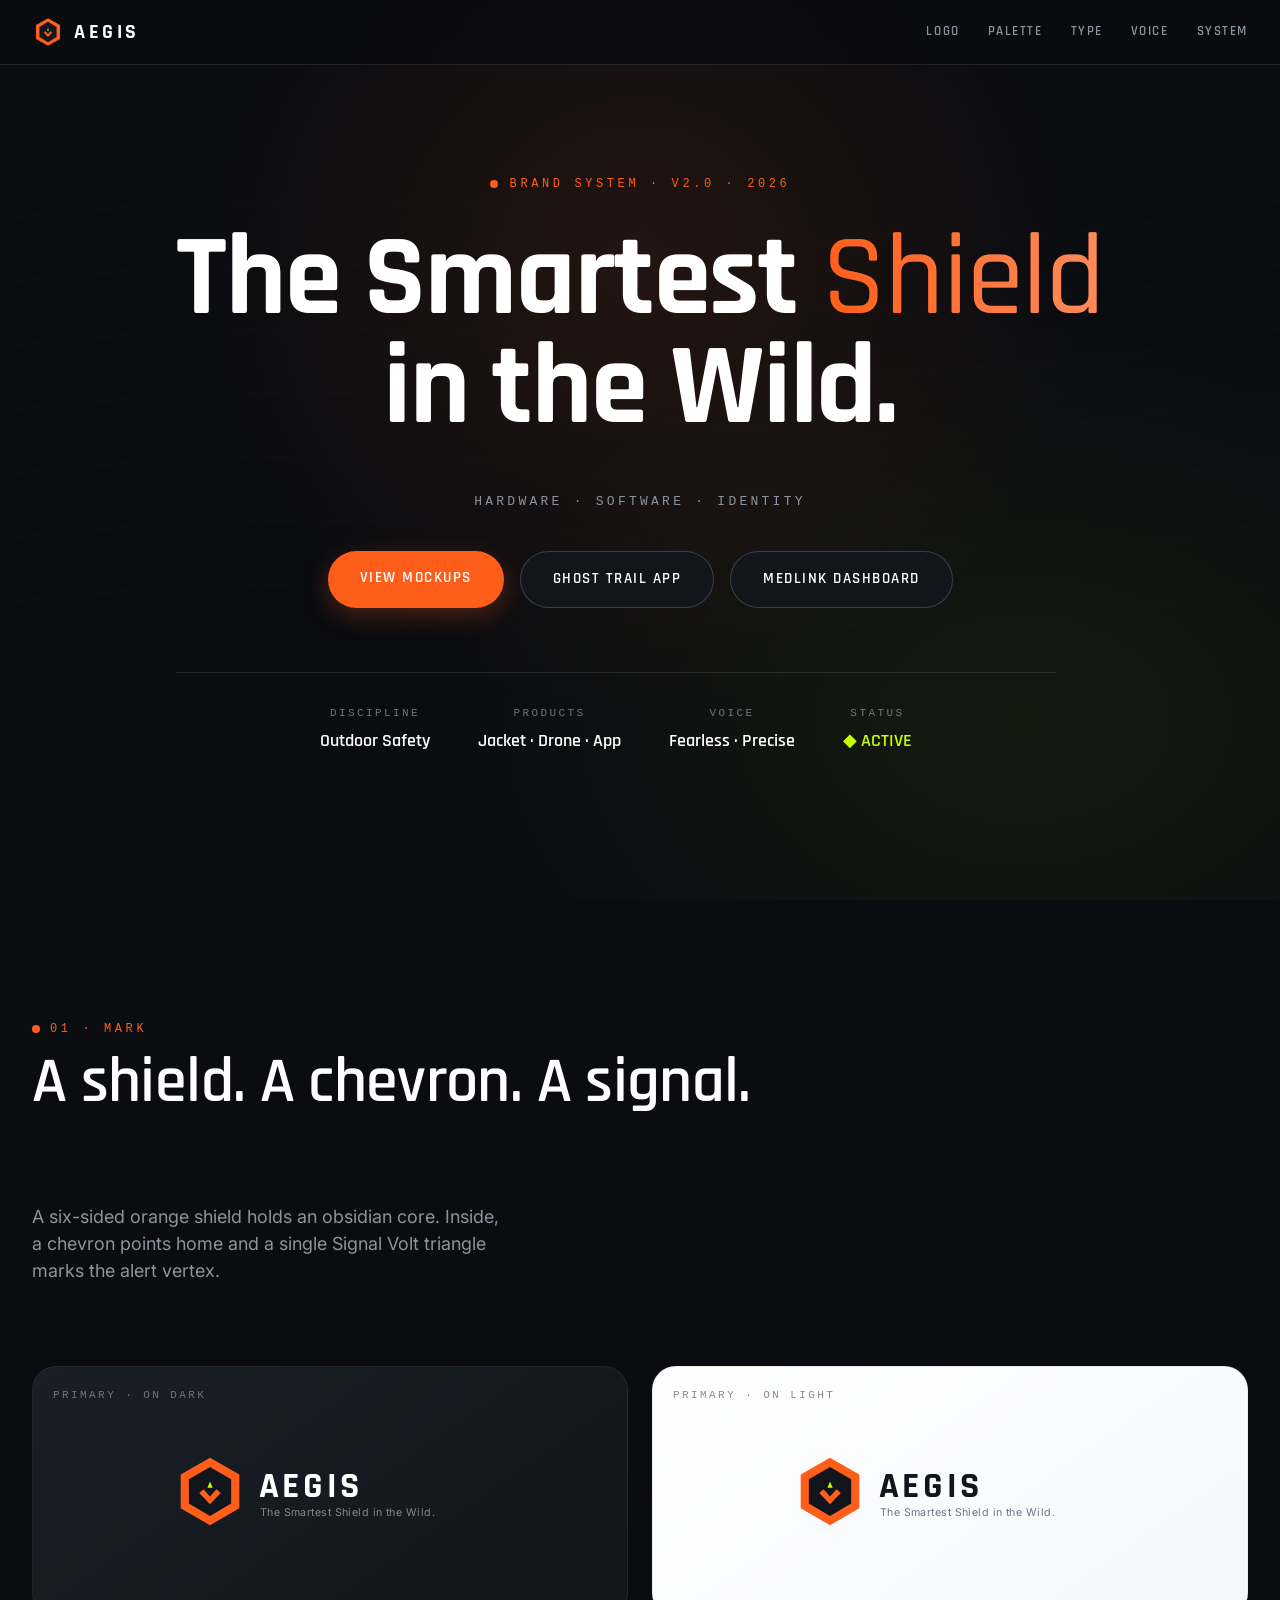
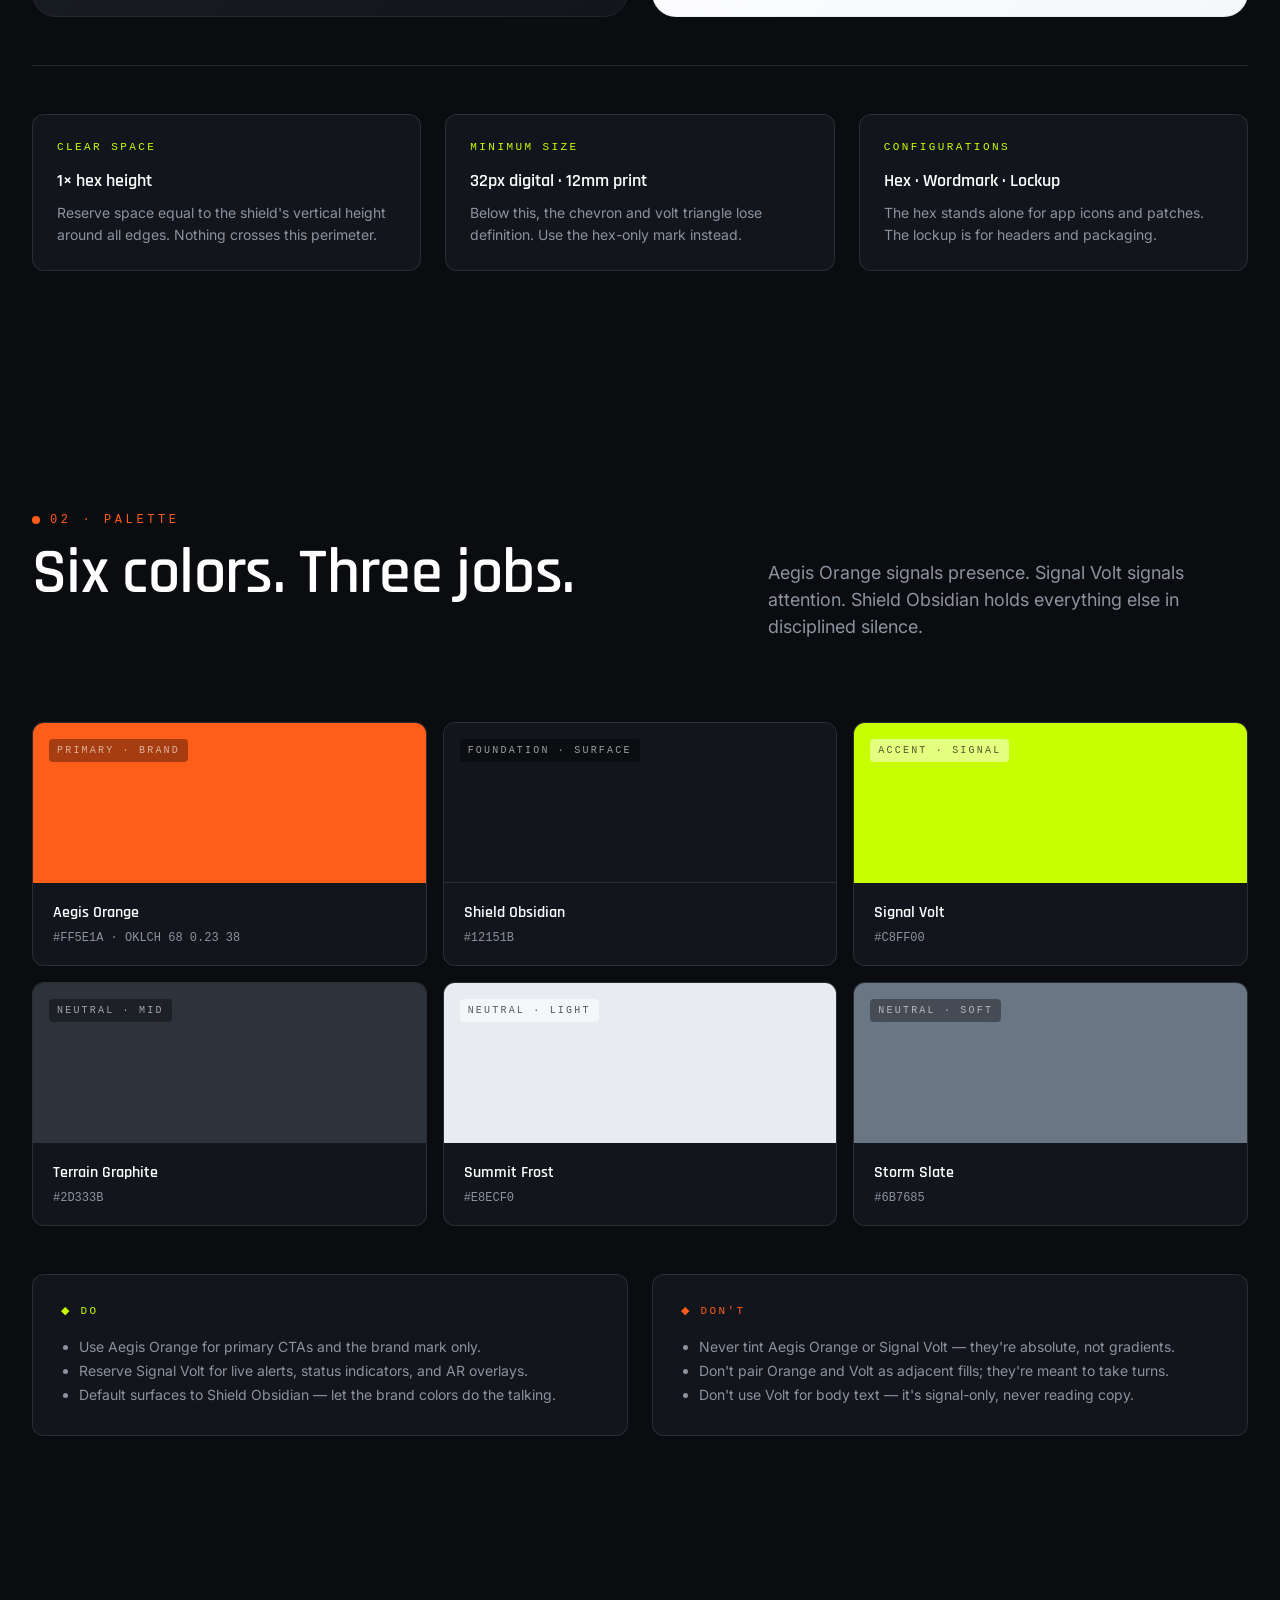
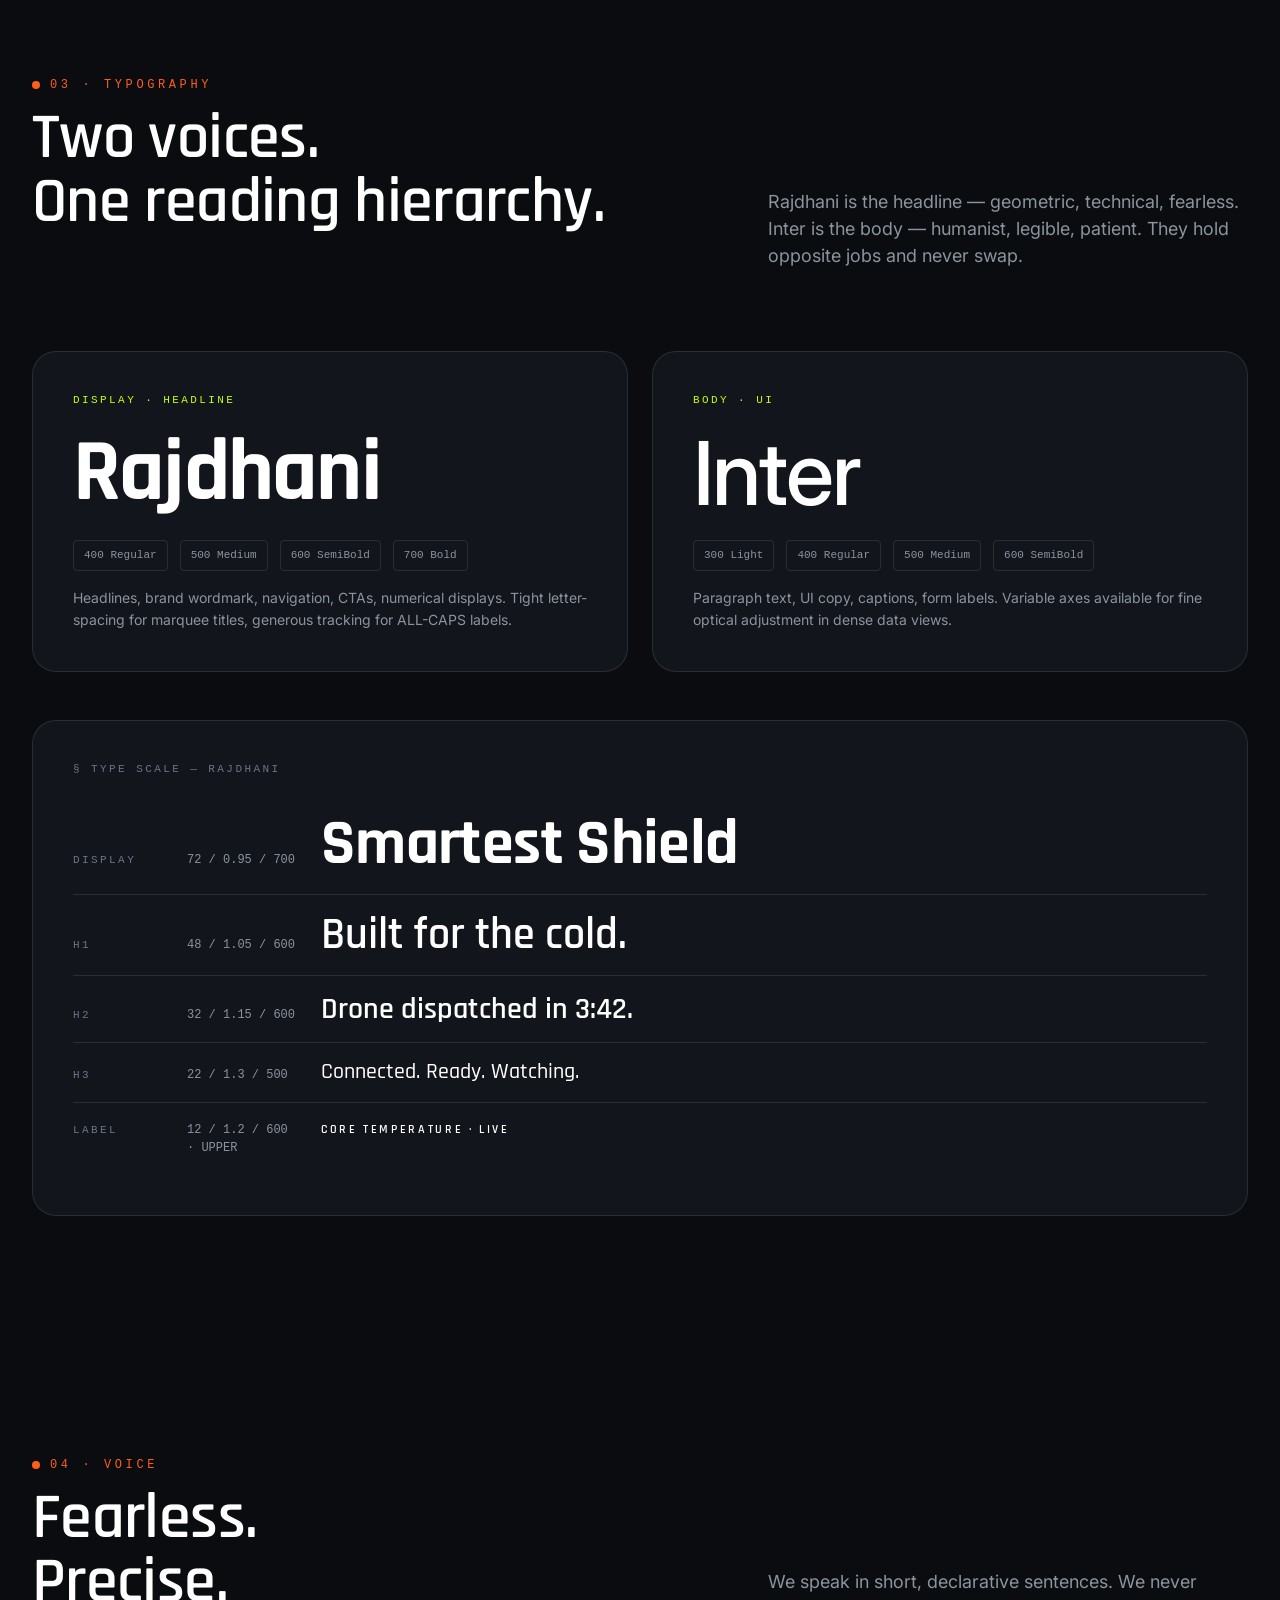
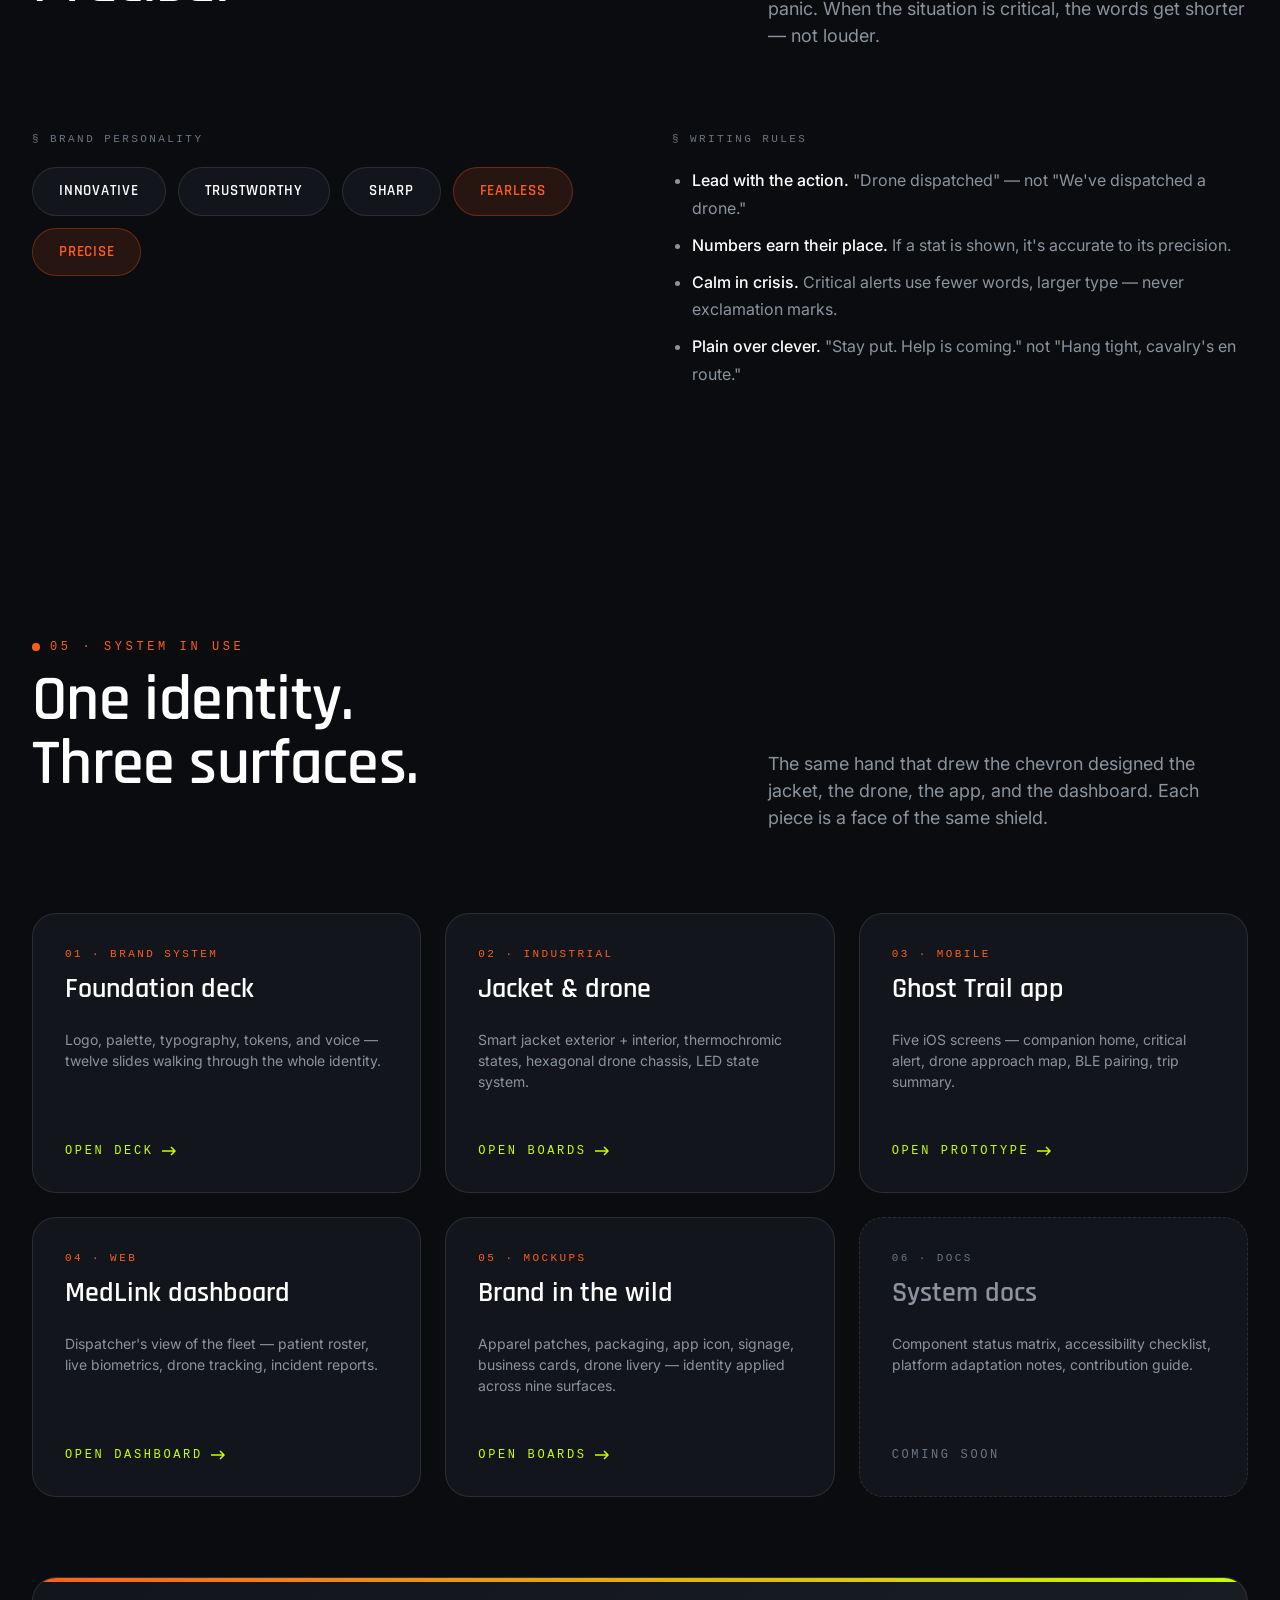
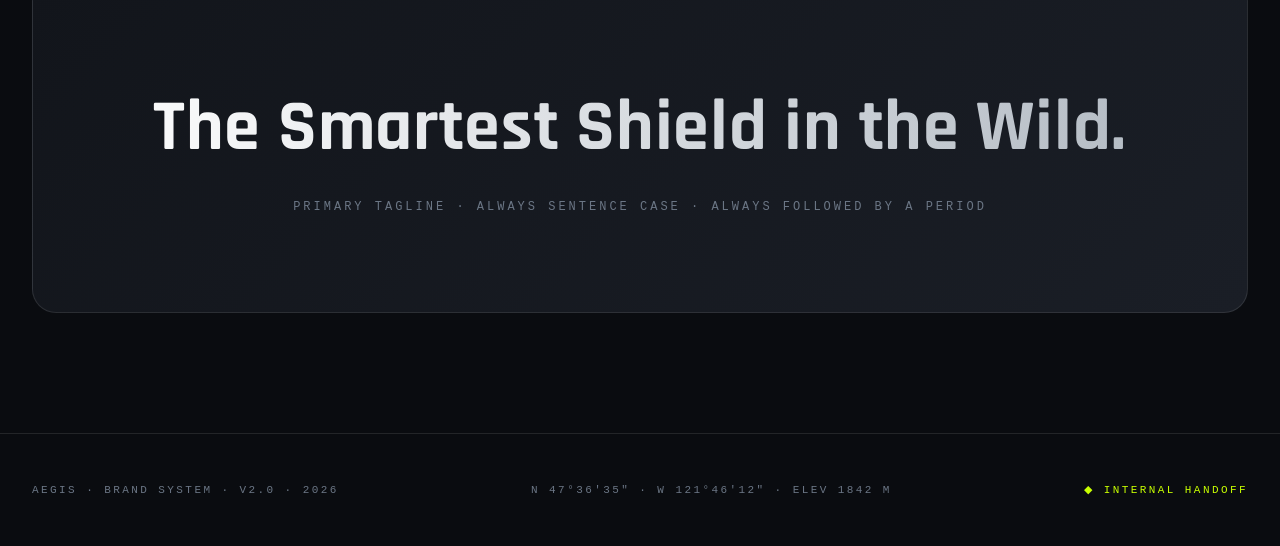
==== commit 620119e6: "Add Ghost Trail and MedLink buttons to hero section" ====
--- a/index.html
+++ b/index.html
@@ -391,9 +391,15 @@
     <h1 class="hero-title" style="margin-bottom: 48px;">The Smartest <em>Shield</em><br>in the Wild.</h1>
     <div class="hero-tagline" style="margin-top: 0;">Hardware · Software · Identity</div>
     
-    <div style="margin-top: 40px;">
-      <a href="AEGIS - Brand Mockups.html" style="display: inline-block; background: var(--aegis-orange); color: #fff; text-decoration: none; font-family: var(--font-display); font-weight: 600; font-size: 16px; letter-spacing: 0.1em; text-transform: uppercase; padding: 16px 32px; border-radius: 30px; transition: transform 0.2s, background 0.2s; box-shadow: 0 8px 24px rgba(255, 94, 26, 0.25);" onmouseover="this.style.transform='translateY(-2px)'; this.style.background='#ff7338'" onmouseout="this.style.transform='none'; this.style.background='var(--aegis-orange)'">
-        View Brand Mockups
+    <div style="margin-top: 40px; display: flex; gap: 16px; justify-content: center; flex-wrap: wrap;">
+      <a href="AEGIS - Brand Mockups.html" style="display: inline-block; background: var(--aegis-orange); color: #fff; text-decoration: none; font-family: var(--font-display); font-weight: 600; font-size: 15px; letter-spacing: 0.1em; text-transform: uppercase; padding: 16px 32px; border-radius: 30px; transition: transform 0.2s, background 0.2s; box-shadow: 0 8px 24px rgba(255, 94, 26, 0.25);" onmouseover="this.style.transform='translateY(-2px)'; this.style.background='#ff7338'" onmouseout="this.style.transform='none'; this.style.background='var(--aegis-orange)'">
+        View Mockups
+      </a>
+      <a href="AEGIS Trek - Ghost Trail.html" style="display: inline-block; background: var(--bg-secondary); color: var(--text-primary); border: 1px solid var(--border-strong); text-decoration: none; font-family: var(--font-display); font-weight: 600; font-size: 15px; letter-spacing: 0.1em; text-transform: uppercase; padding: 16px 32px; border-radius: 30px; transition: all 0.2s;" onmouseover="this.style.transform='translateY(-2px)'; this.style.borderColor='var(--signal-volt)'; this.style.color='var(--signal-volt)'" onmouseout="this.style.transform='none'; this.style.borderColor='var(--border-strong)'; this.style.color='var(--text-primary)'">
+        Ghost Trail App
+      </a>
+      <a href="AEGIS Trek - MedLink.html" style="display: inline-block; background: var(--bg-secondary); color: var(--text-primary); border: 1px solid var(--border-strong); text-decoration: none; font-family: var(--font-display); font-weight: 600; font-size: 15px; letter-spacing: 0.1em; text-transform: uppercase; padding: 16px 32px; border-radius: 30px; transition: all 0.2s;" onmouseover="this.style.transform='translateY(-2px)'; this.style.borderColor='var(--signal-volt)'; this.style.color='var(--signal-volt)'" onmouseout="this.style.transform='none'; this.style.borderColor='var(--border-strong)'; this.style.color='var(--text-primary)'">
+        MedLink Dashboard
       </a>
     </div>
 
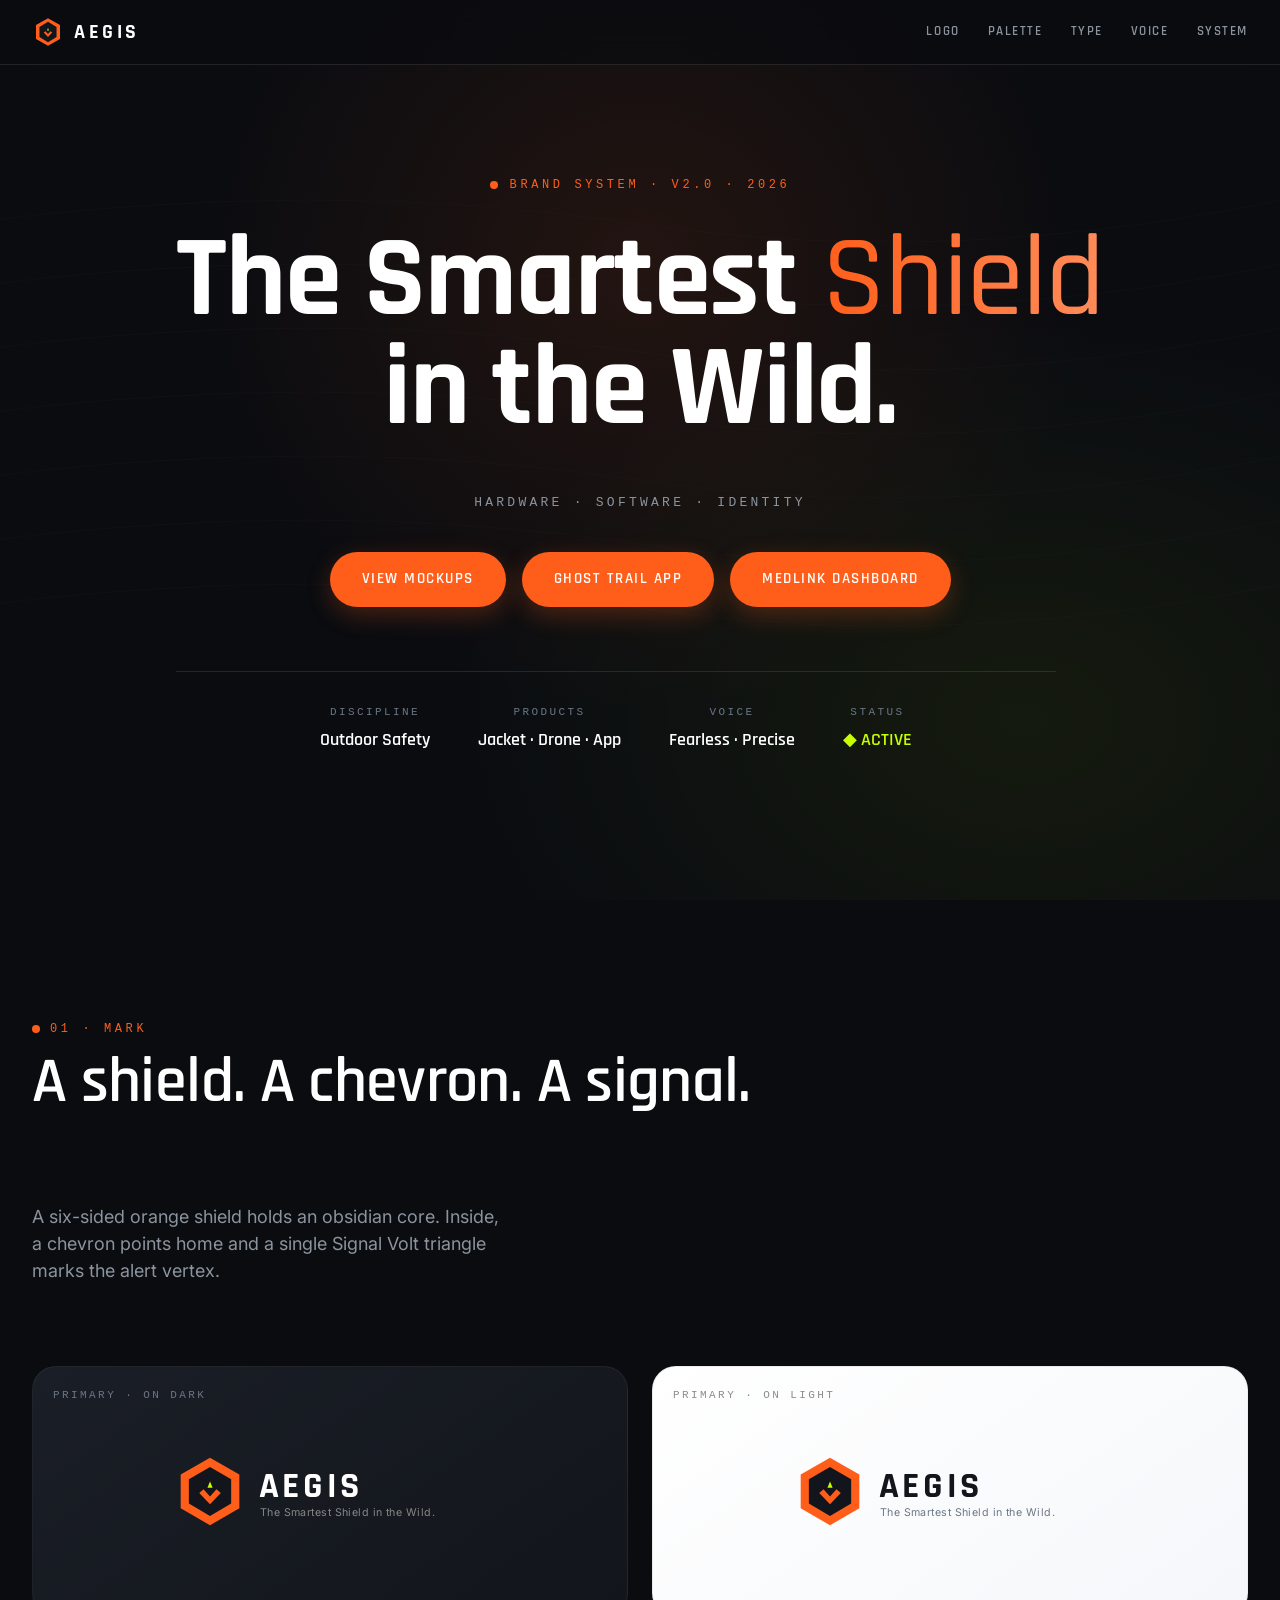
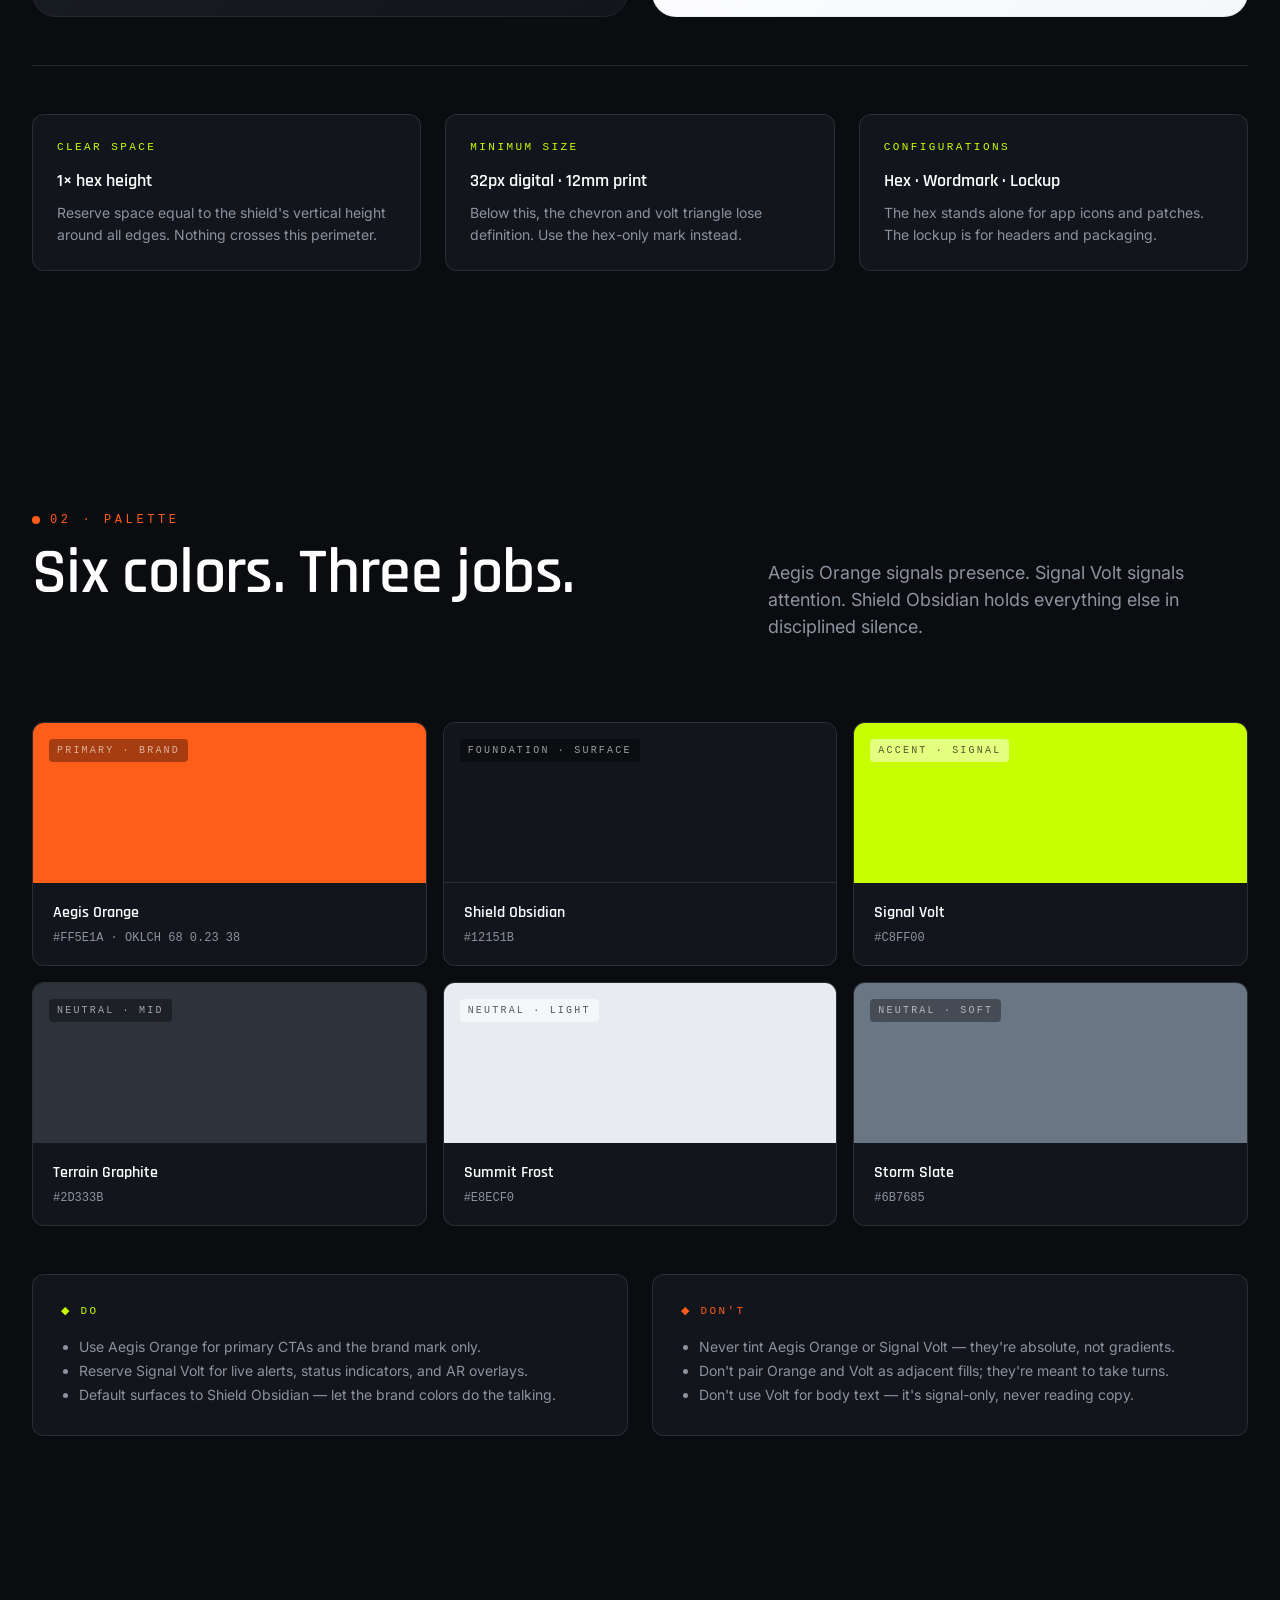
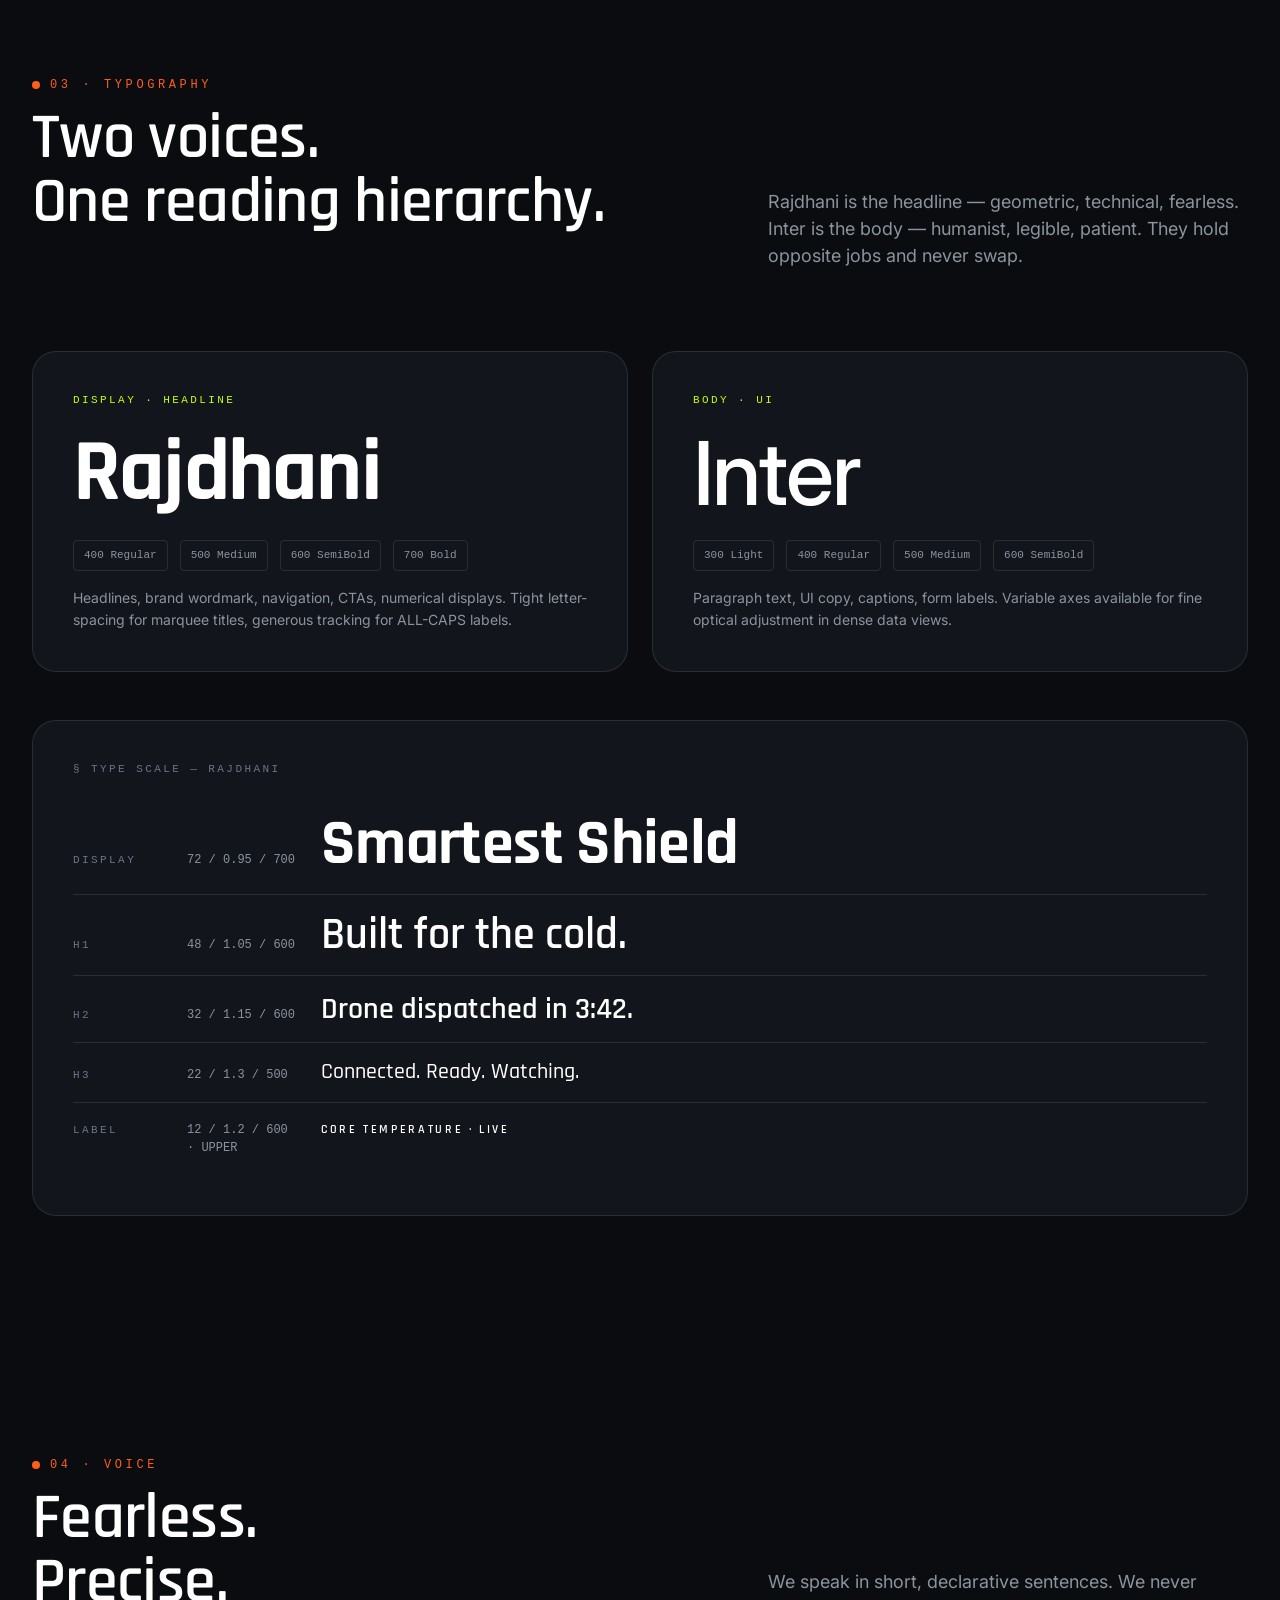
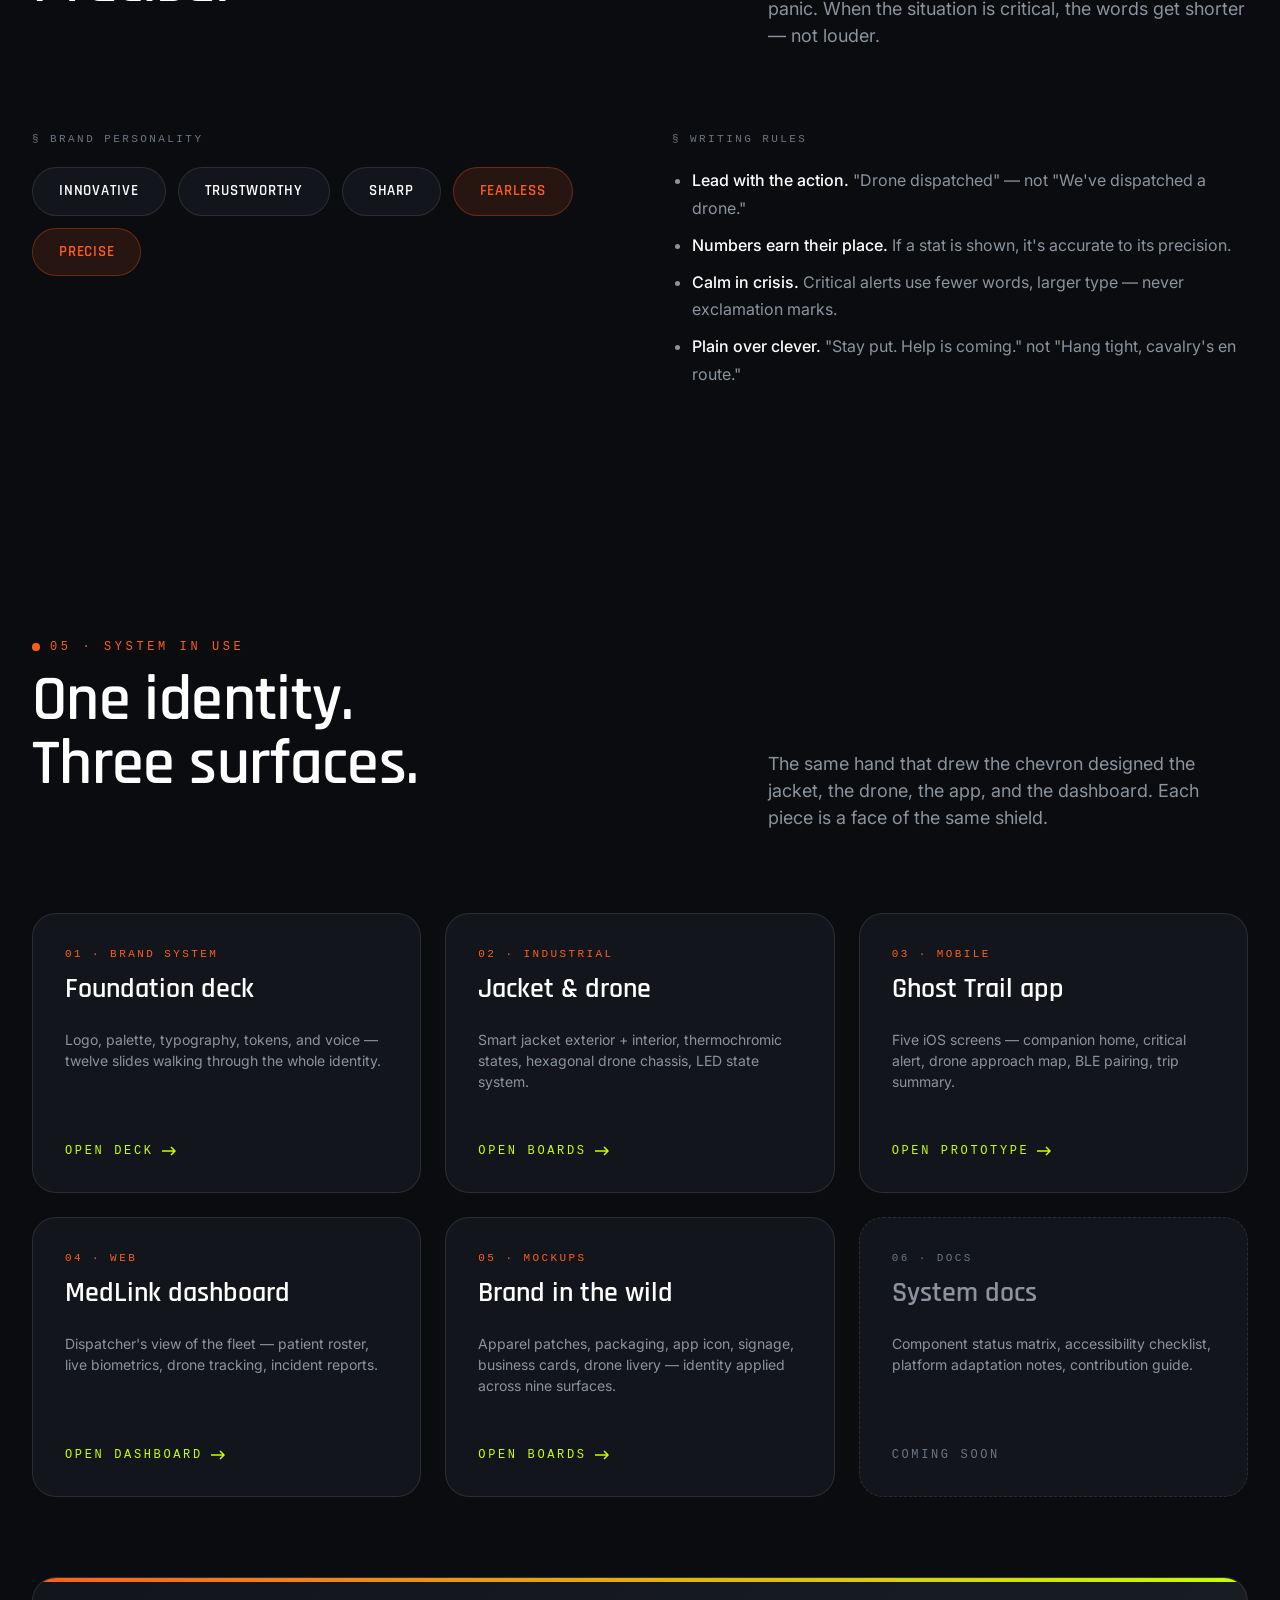
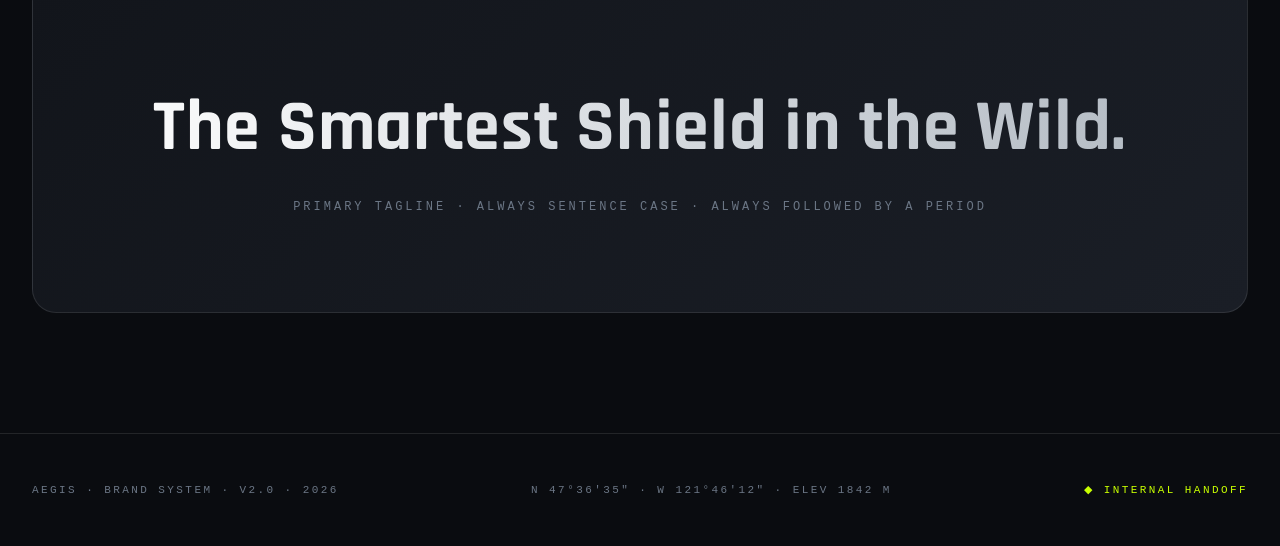
==== commit cd45b2cc: "Add back button and unify button styles" ====
--- a/index.html
+++ b/index.html
@@ -395,10 +395,10 @@
       <a href="AEGIS - Brand Mockups.html" style="display: inline-block; background: var(--aegis-orange); color: #fff; text-decoration: none; font-family: var(--font-display); font-weight: 600; font-size: 15px; letter-spacing: 0.1em; text-transform: uppercase; padding: 16px 32px; border-radius: 30px; transition: transform 0.2s, background 0.2s; box-shadow: 0 8px 24px rgba(255, 94, 26, 0.25);" onmouseover="this.style.transform='translateY(-2px)'; this.style.background='#ff7338'" onmouseout="this.style.transform='none'; this.style.background='var(--aegis-orange)'">
         View Mockups
       </a>
-      <a href="AEGIS Trek - Ghost Trail.html" style="display: inline-block; background: var(--bg-secondary); color: var(--text-primary); border: 1px solid var(--border-strong); text-decoration: none; font-family: var(--font-display); font-weight: 600; font-size: 15px; letter-spacing: 0.1em; text-transform: uppercase; padding: 16px 32px; border-radius: 30px; transition: all 0.2s;" onmouseover="this.style.transform='translateY(-2px)'; this.style.borderColor='var(--signal-volt)'; this.style.color='var(--signal-volt)'" onmouseout="this.style.transform='none'; this.style.borderColor='var(--border-strong)'; this.style.color='var(--text-primary)'">
+      <a href="AEGIS Trek - Ghost Trail.html" style="display: inline-block; background: var(--aegis-orange); color: #fff; text-decoration: none; font-family: var(--font-display); font-weight: 600; font-size: 15px; letter-spacing: 0.1em; text-transform: uppercase; padding: 16px 32px; border-radius: 30px; transition: transform 0.2s, background 0.2s; box-shadow: 0 8px 24px rgba(255, 94, 26, 0.25);" onmouseover="this.style.transform='translateY(-2px)'; this.style.background='#ff7338'" onmouseout="this.style.transform='none'; this.style.background='var(--aegis-orange)'">
         Ghost Trail App
       </a>
-      <a href="AEGIS Trek - MedLink.html" style="display: inline-block; background: var(--bg-secondary); color: var(--text-primary); border: 1px solid var(--border-strong); text-decoration: none; font-family: var(--font-display); font-weight: 600; font-size: 15px; letter-spacing: 0.1em; text-transform: uppercase; padding: 16px 32px; border-radius: 30px; transition: all 0.2s;" onmouseover="this.style.transform='translateY(-2px)'; this.style.borderColor='var(--signal-volt)'; this.style.color='var(--signal-volt)'" onmouseout="this.style.transform='none'; this.style.borderColor='var(--border-strong)'; this.style.color='var(--text-primary)'">
+      <a href="AEGIS Trek - MedLink.html" style="display: inline-block; background: var(--aegis-orange); color: #fff; text-decoration: none; font-family: var(--font-display); font-weight: 600; font-size: 15px; letter-spacing: 0.1em; text-transform: uppercase; padding: 16px 32px; border-radius: 30px; transition: transform 0.2s, background 0.2s; box-shadow: 0 8px 24px rgba(255, 94, 26, 0.25);" onmouseover="this.style.transform='translateY(-2px)'; this.style.background='#ff7338'" onmouseout="this.style.transform='none'; this.style.background='var(--aegis-orange)'">
         MedLink Dashboard
       </a>
     </div>
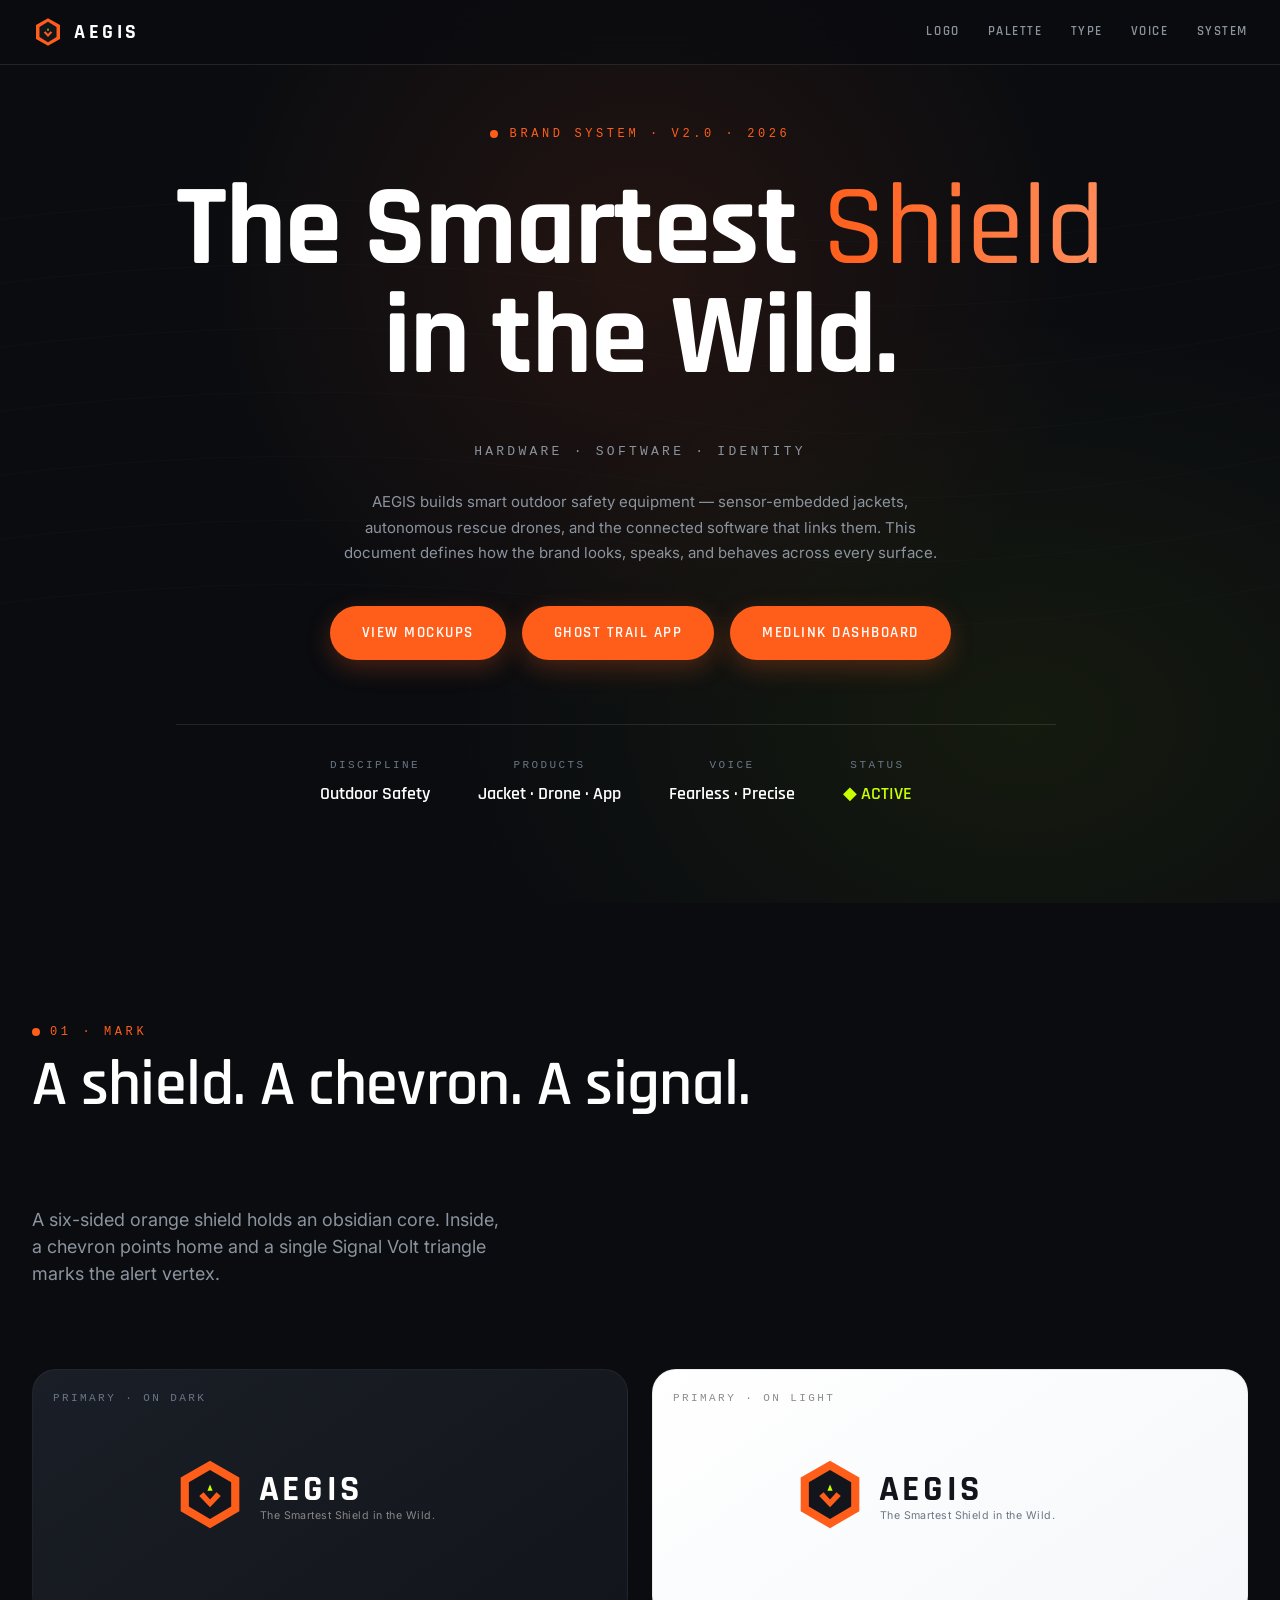
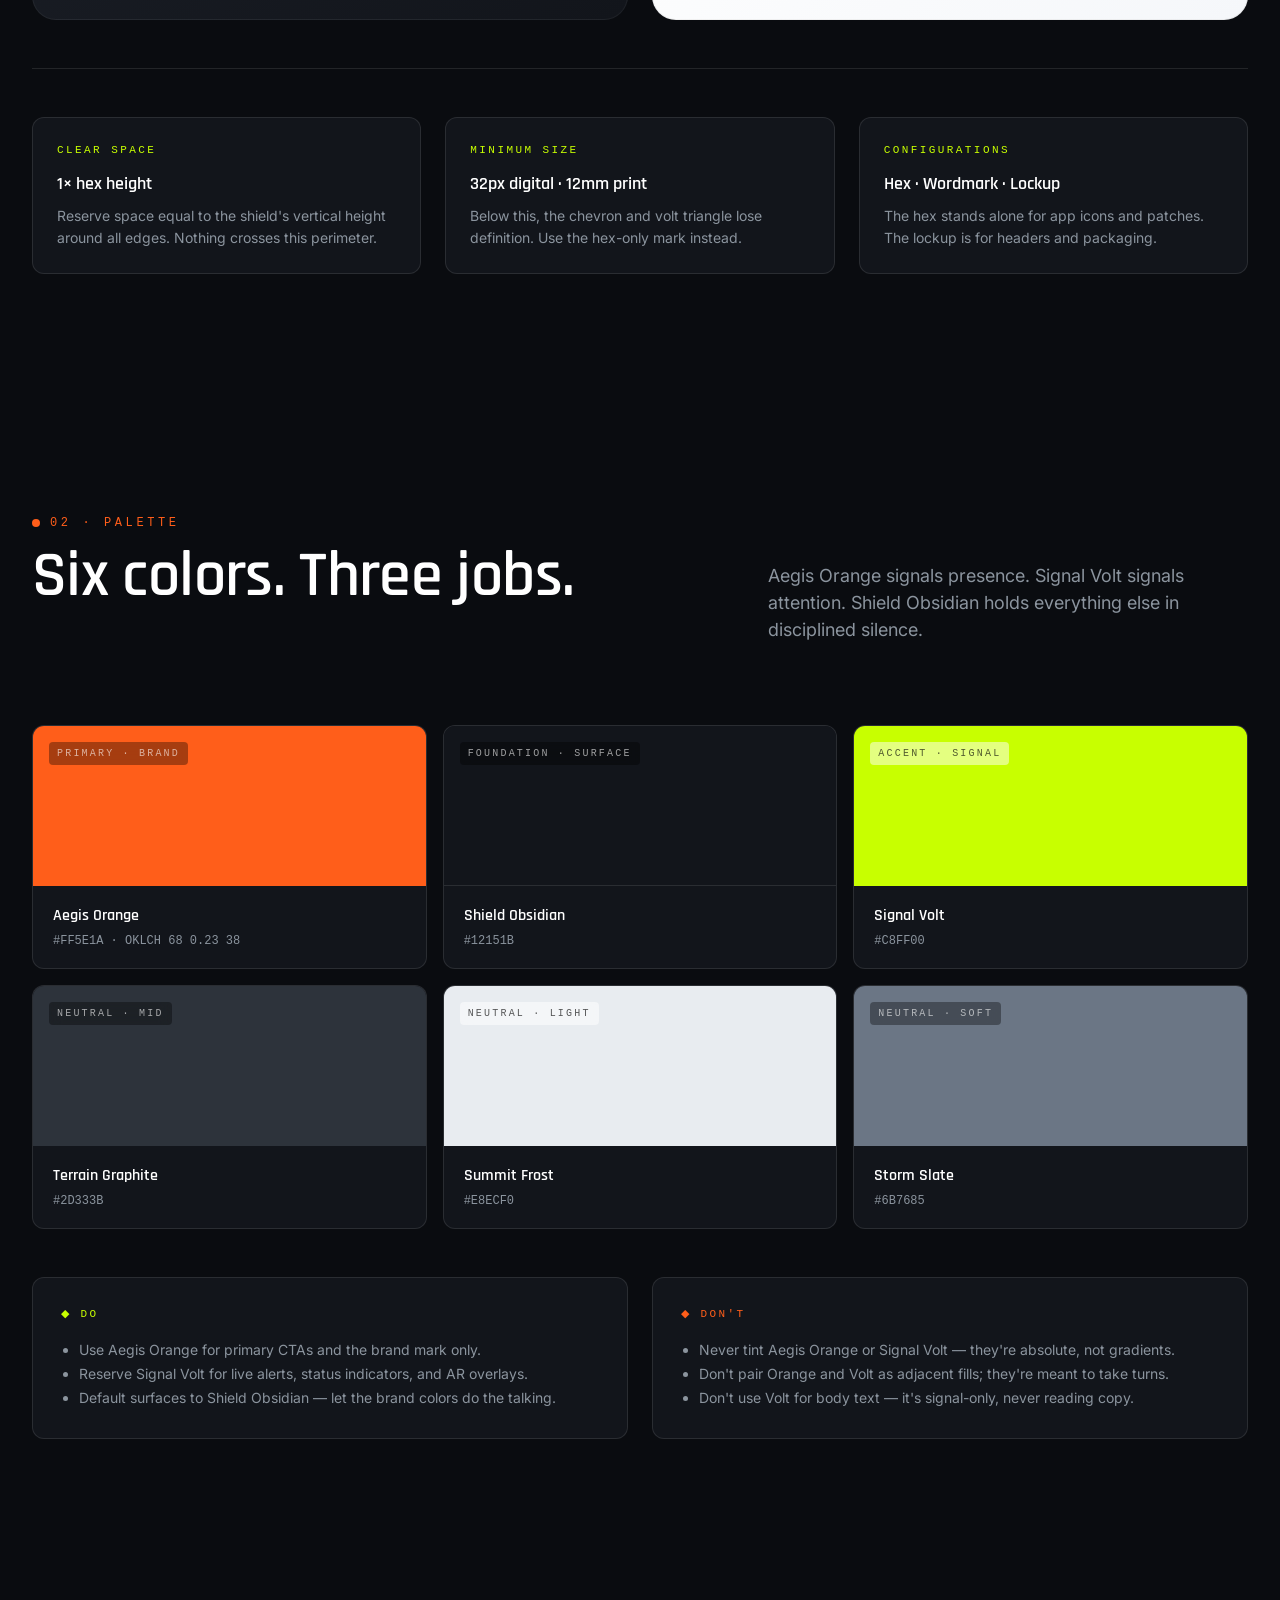
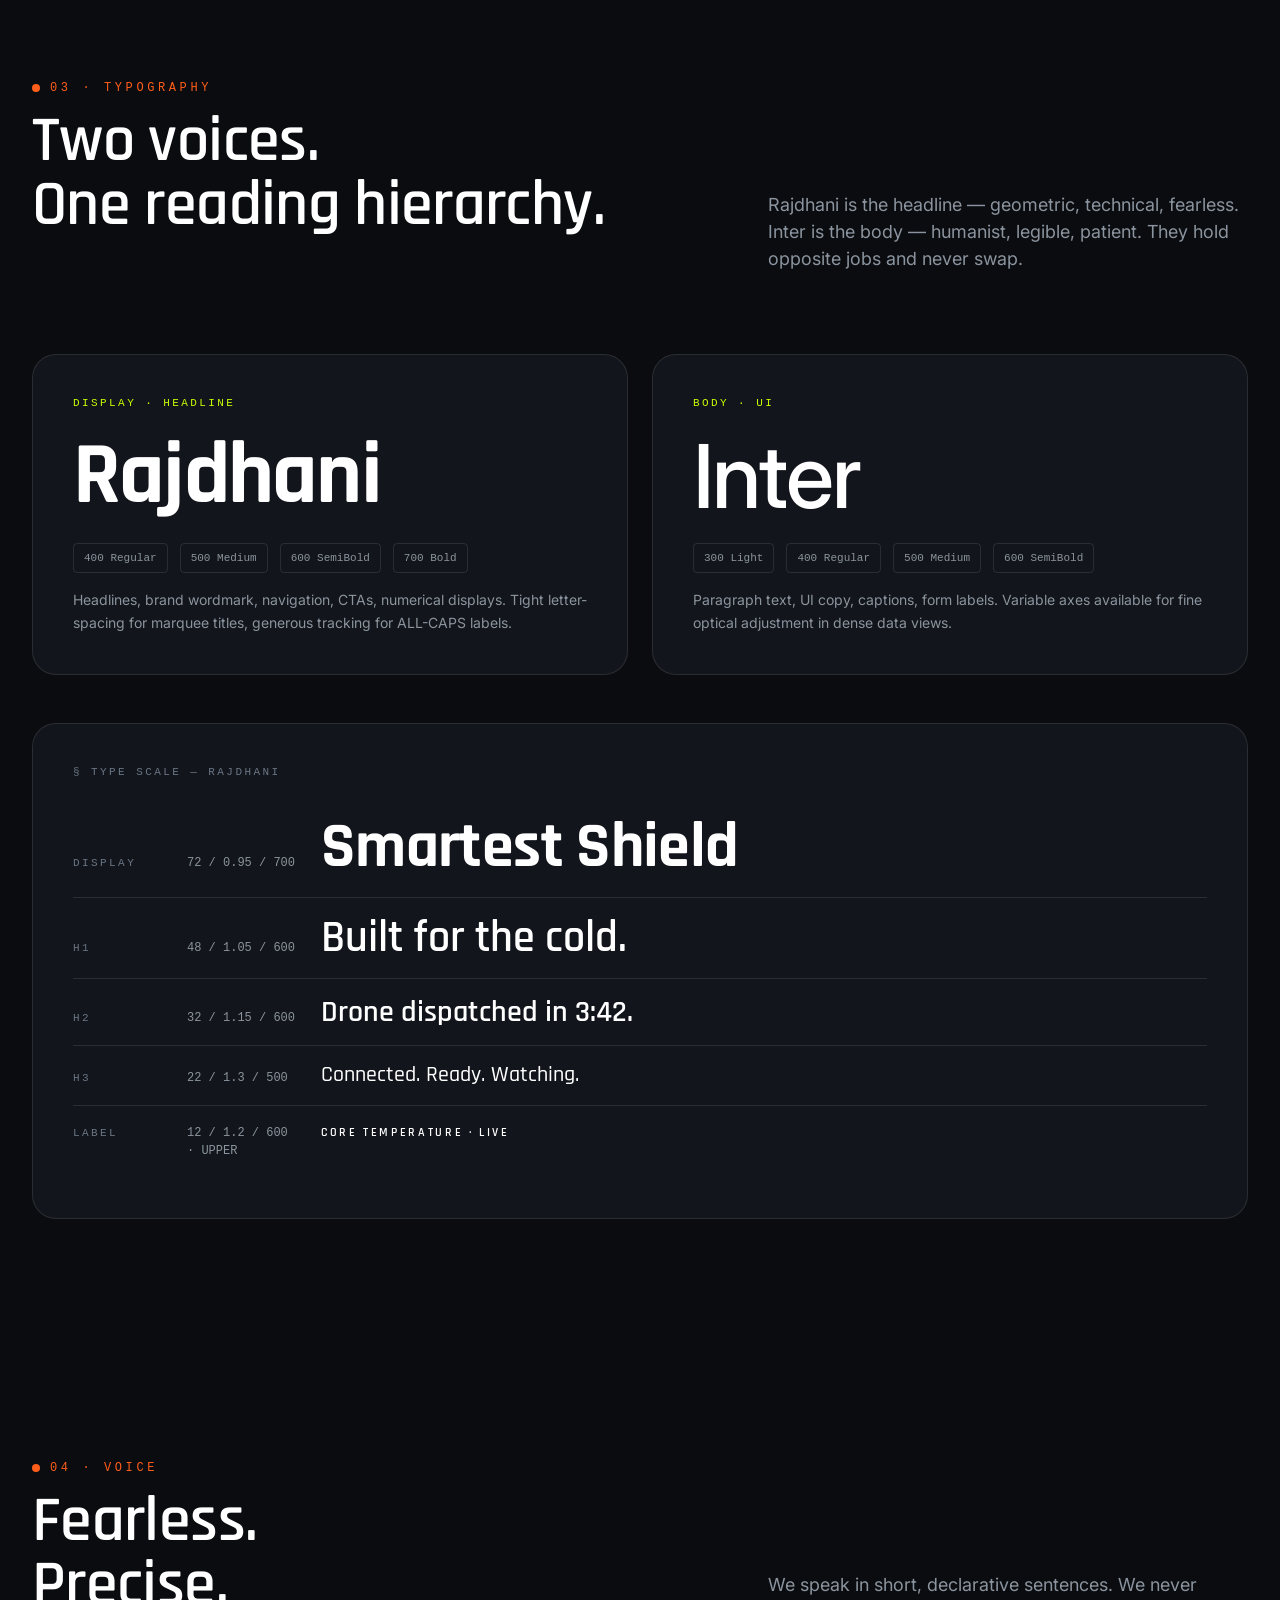
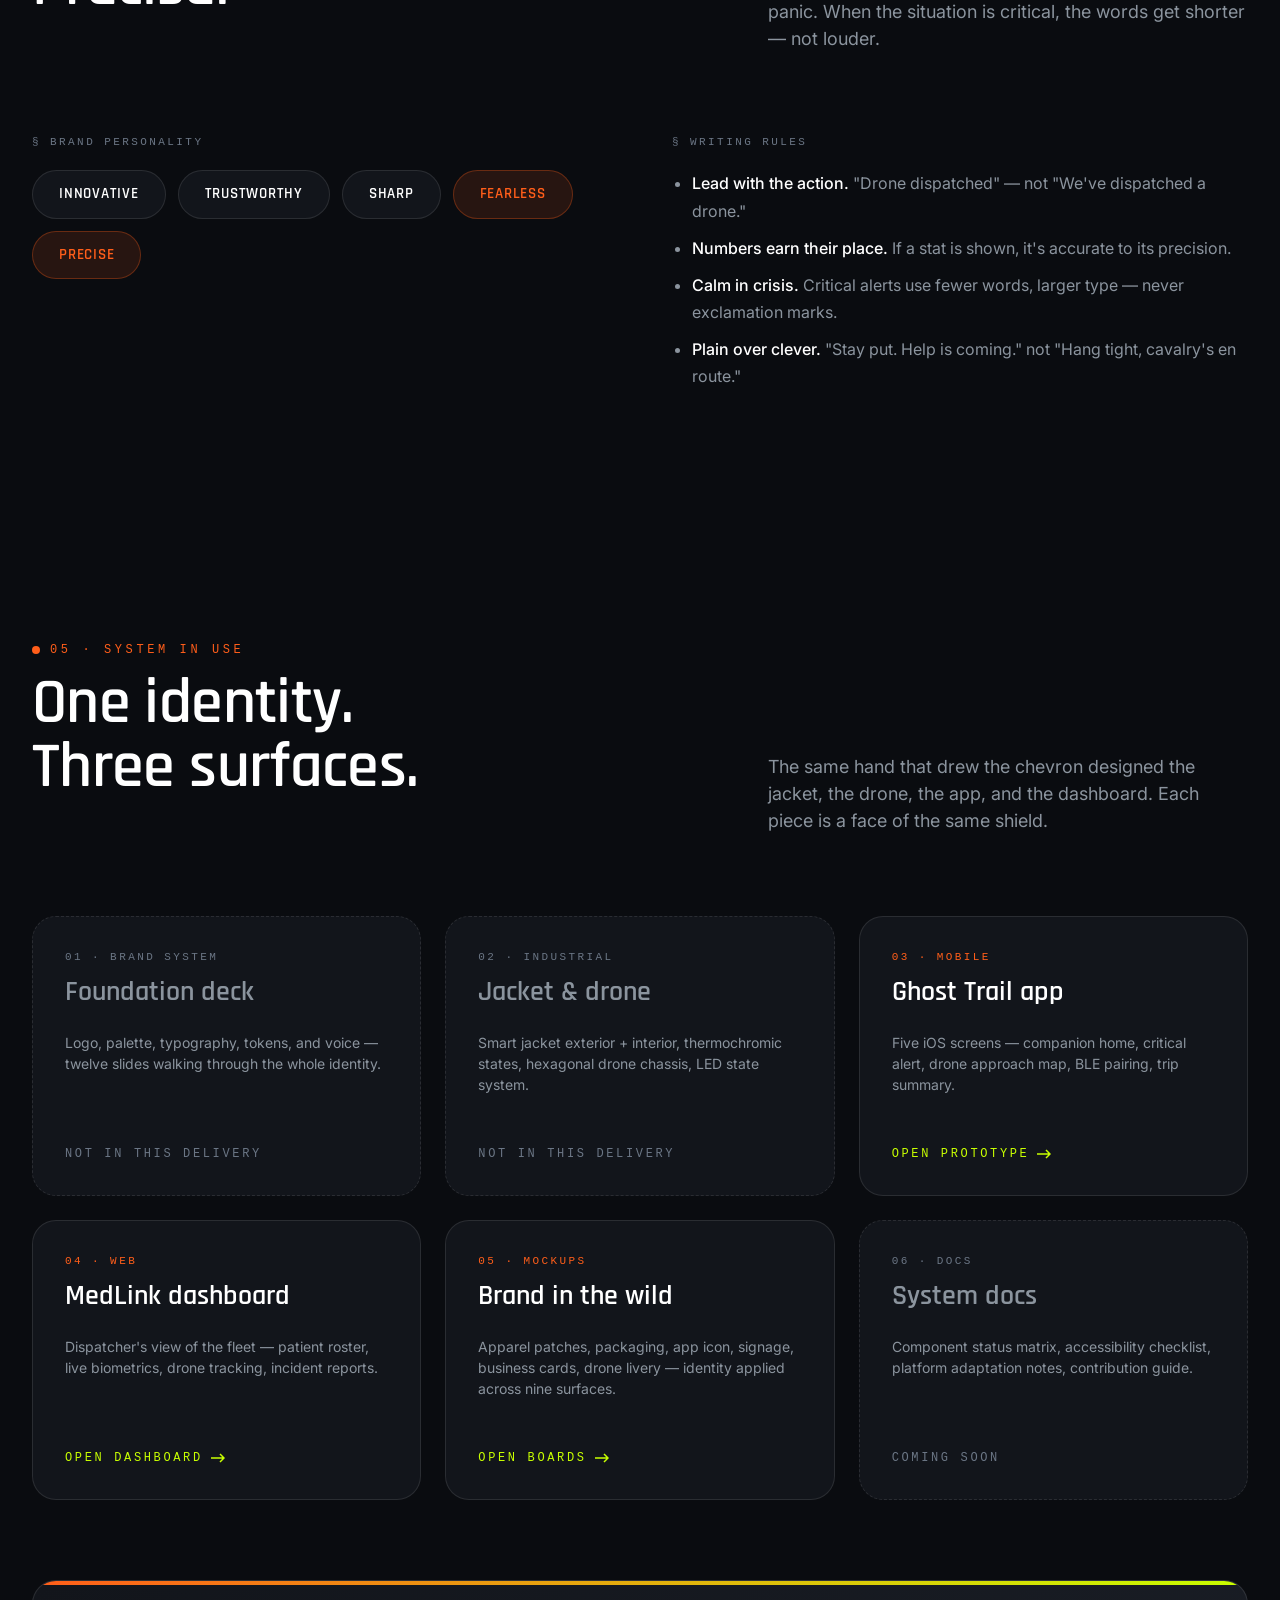
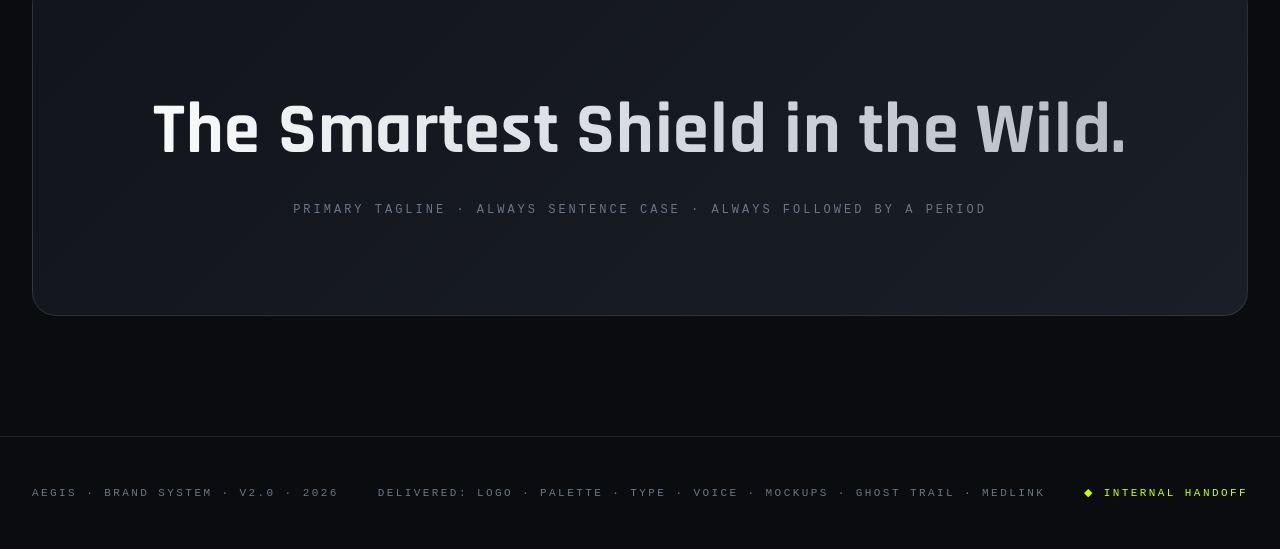
==== commit e7a95b26: "Organize project structure and improve brand presentation clarity - Move files into assets/, compone" ====
--- a/index.html
+++ b/index.html
@@ -3,11 +3,11 @@
 <head>
 <meta charset="UTF-8">
 <meta name="viewport" content="width=device-width, initial-scale=1.0">
-<title>AEGIS — The Smartest Shield in the Wild</title>
+<title>AEGIS Brand System — Identity Presentation</title>
 <link rel="preconnect" href="https://fonts.googleapis.com">
 <link rel="preconnect" href="https://fonts.gstatic.com" crossorigin>
 <link href="https://fonts.googleapis.com/css2?family=Inter:wght@300;400;500;600;700&family=Rajdhani:wght@400;500;600;700&family=JetBrains+Mono:wght@400;500;600&display=swap" rel="stylesheet">
-<link rel="stylesheet" href="brand-tokens.css">
+<link rel="stylesheet" href="styles/brand-tokens.css">
 <style>
   *, *::before, *::after { box-sizing: border-box; }
   html, body { margin:0; padding:0; }
@@ -390,7 +390,8 @@
     <div class="hero-eyebrow">Brand System · v2.0 · 2026</div>
     <h1 class="hero-title" style="margin-bottom: 48px;">The Smartest <em>Shield</em><br>in the Wild.</h1>
     <div class="hero-tagline" style="margin-top: 0;">Hardware · Software · Identity</div>
-    
+    <p style="font-size: 15px; color: var(--text-secondary); max-width: 600px; margin: 28px auto 0; line-height: 1.7; font-family: var(--font-text);">AEGIS builds smart outdoor safety equipment — sensor-embedded jackets, autonomous rescue drones, and the connected software that links them. This document defines how the brand looks, speaks, and behaves across every surface.</p>
+
     <div style="margin-top: 40px; display: flex; gap: 16px; justify-content: center; flex-wrap: wrap;">
       <a href="AEGIS - Brand Mockups.html" style="display: inline-block; background: var(--aegis-orange); color: #fff; text-decoration: none; font-family: var(--font-display); font-weight: 600; font-size: 15px; letter-spacing: 0.1em; text-transform: uppercase; padding: 16px 32px; border-radius: 30px; transition: transform 0.2s, background 0.2s; box-shadow: 0 8px 24px rgba(255, 94, 26, 0.25);" onmouseover="this.style.transform='translateY(-2px)'; this.style.background='#ff7338'" onmouseout="this.style.transform='none'; this.style.background='var(--aegis-orange)'">
         View Mockups
@@ -649,26 +650,22 @@
   </div>
 
   <div class="deliverables">
-    <a class="deliv-card" href="AEGIS Trek - Brand System.html">
+    <div class="deliv-card" style="cursor: default; border-style: dashed;">
       <div>
-        <div class="num">01 · BRAND SYSTEM</div>
-        <h3>Foundation deck</h3>
+        <div class="num" style="color: var(--text-tertiary);">01 · BRAND SYSTEM</div>
+        <h3 style="color: var(--text-secondary);">Foundation deck</h3>
         <p>Logo, palette, typography, tokens, and voice — twelve slides walking through the whole identity.</p>
       </div>
-      <div class="arrow">Open deck
-        <svg width="14" height="10" viewBox="0 0 14 10" fill="none"><path d="M9 1l4 4-4 4M0 5h13" stroke="currentColor" stroke-width="1.5"/></svg>
-      </div>
-    </a>
-    <a class="deliv-card" href="AEGIS Trek - Industrial Design.html">
+      <div class="arrow" style="color: var(--text-tertiary);">Not in this delivery</div>
+    </div>
+    <div class="deliv-card" style="cursor: default; border-style: dashed;">
       <div>
-        <div class="num">02 · INDUSTRIAL</div>
-        <h3>Jacket &amp; drone</h3>
+        <div class="num" style="color: var(--text-tertiary);">02 · INDUSTRIAL</div>
+        <h3 style="color: var(--text-secondary);">Jacket &amp; drone</h3>
         <p>Smart jacket exterior + interior, thermochromic states, hexagonal drone chassis, LED state system.</p>
       </div>
-      <div class="arrow">Open boards
-        <svg width="14" height="10" viewBox="0 0 14 10" fill="none"><path d="M9 1l4 4-4 4M0 5h13" stroke="currentColor" stroke-width="1.5"/></svg>
-      </div>
-    </a>
+      <div class="arrow" style="color: var(--text-tertiary);">Not in this delivery</div>
+    </div>
     <a class="deliv-card" href="AEGIS Trek - Ghost Trail.html">
       <div>
         <div class="num">03 · MOBILE</div>
@@ -717,7 +714,7 @@
 
 <footer class="footer">
   <div>AEGIS · BRAND SYSTEM · V2.0 · 2026</div>
-  <div>N 47°36'35" · W 121°46'12" · ELEV 1842 M</div>
+  <div>DELIVERED: Logo · Palette · Type · Voice · Mockups · Ghost Trail · MedLink</div>
   <div style="color: var(--signal-volt);">◆ INTERNAL HANDOFF</div>
 </footer>
 
--- a/styles/brand-tokens.css
+++ b/styles/brand-tokens.css
@@ -0,0 +1,29 @@
+/* AEGIS — unified brand tokens (v2, May 2026) */
+:root {
+  --aegis-orange: #FF5E1A;
+  --aegis-orange-soft: rgba(255, 94, 26, 0.12);
+  --shield-obsidian: #12151B;
+  --shield-deep: #0A0C10;
+  --signal-volt: #C8FF00;
+  --signal-volt-soft: rgba(200, 255, 0, 0.14);
+  --terrain-graphite: #2D333B;
+  --summit-frost: #E8ECF0;
+  --storm-slate: #6B7685;
+
+  --bg-primary: #0A0C10;
+  --bg-secondary: #12151B;
+  --bg-tertiary: #181B22;
+  --border-tertiary: rgba(255,255,255,0.10);
+  --border-strong: rgba(255,255,255,0.18);
+  --text-primary: #FFFFFF;
+  --text-secondary: #8B949E;
+  --text-tertiary: #6B7685;
+
+  --font-display: 'Rajdhani', system-ui, sans-serif;
+  --font-text: 'Inter', system-ui, sans-serif;
+  --font-mono: ui-monospace, SFMono-Regular, Menlo, Monaco, Consolas, monospace;
+
+  --radius-sm: 8px;
+  --radius-md: 12px;
+  --radius-lg: 24px;
+}
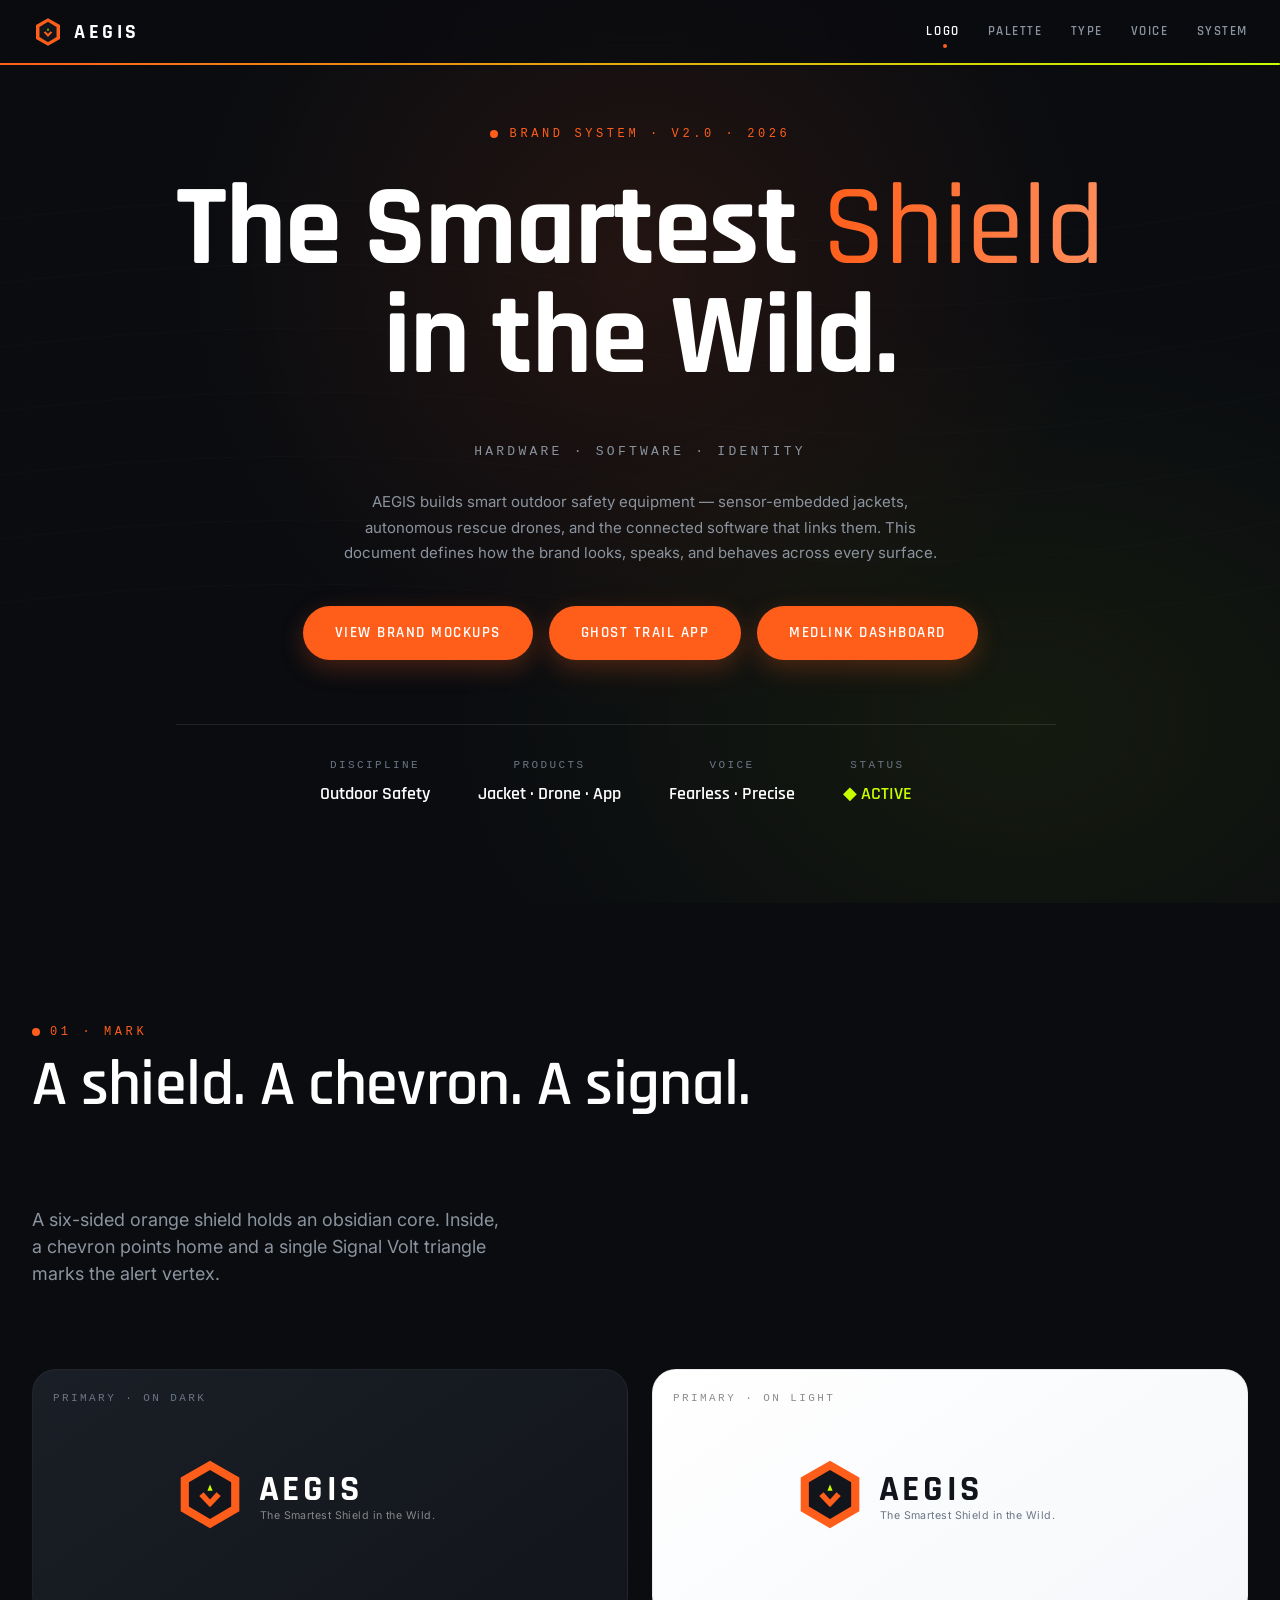
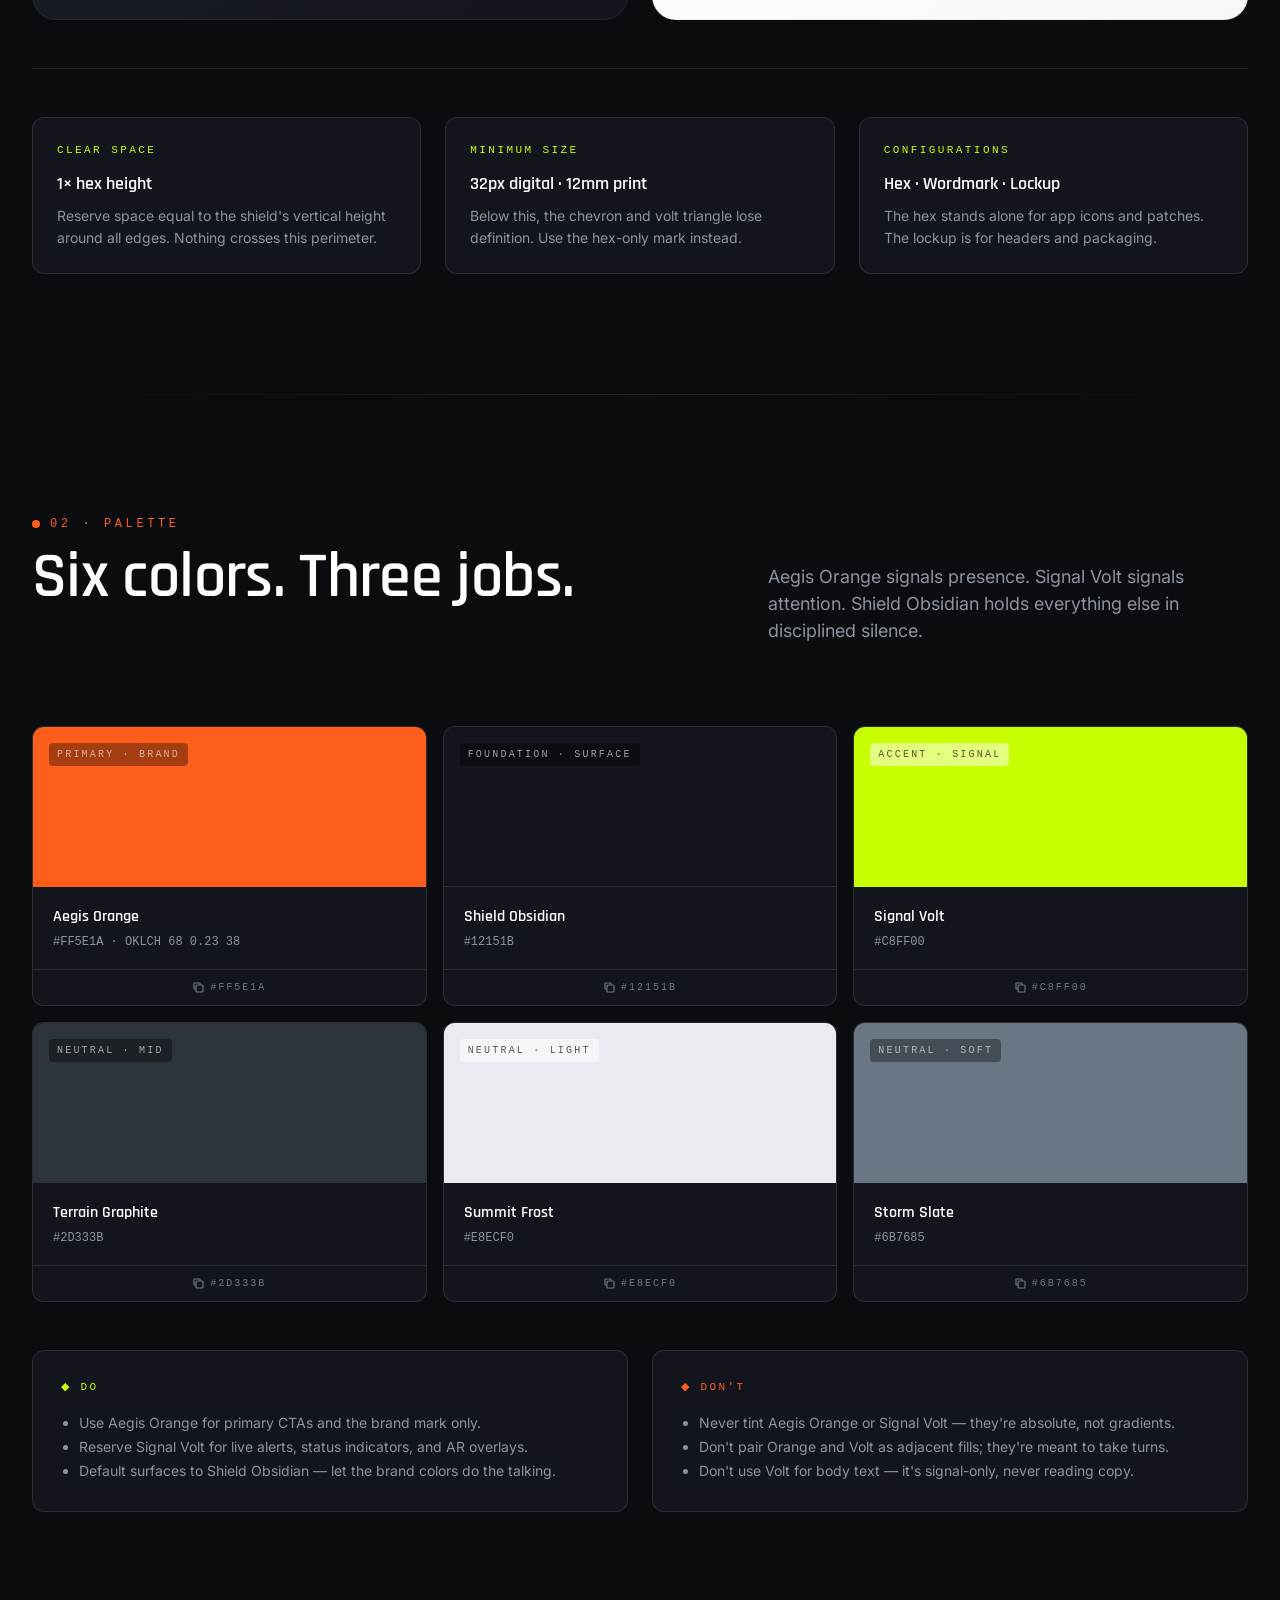
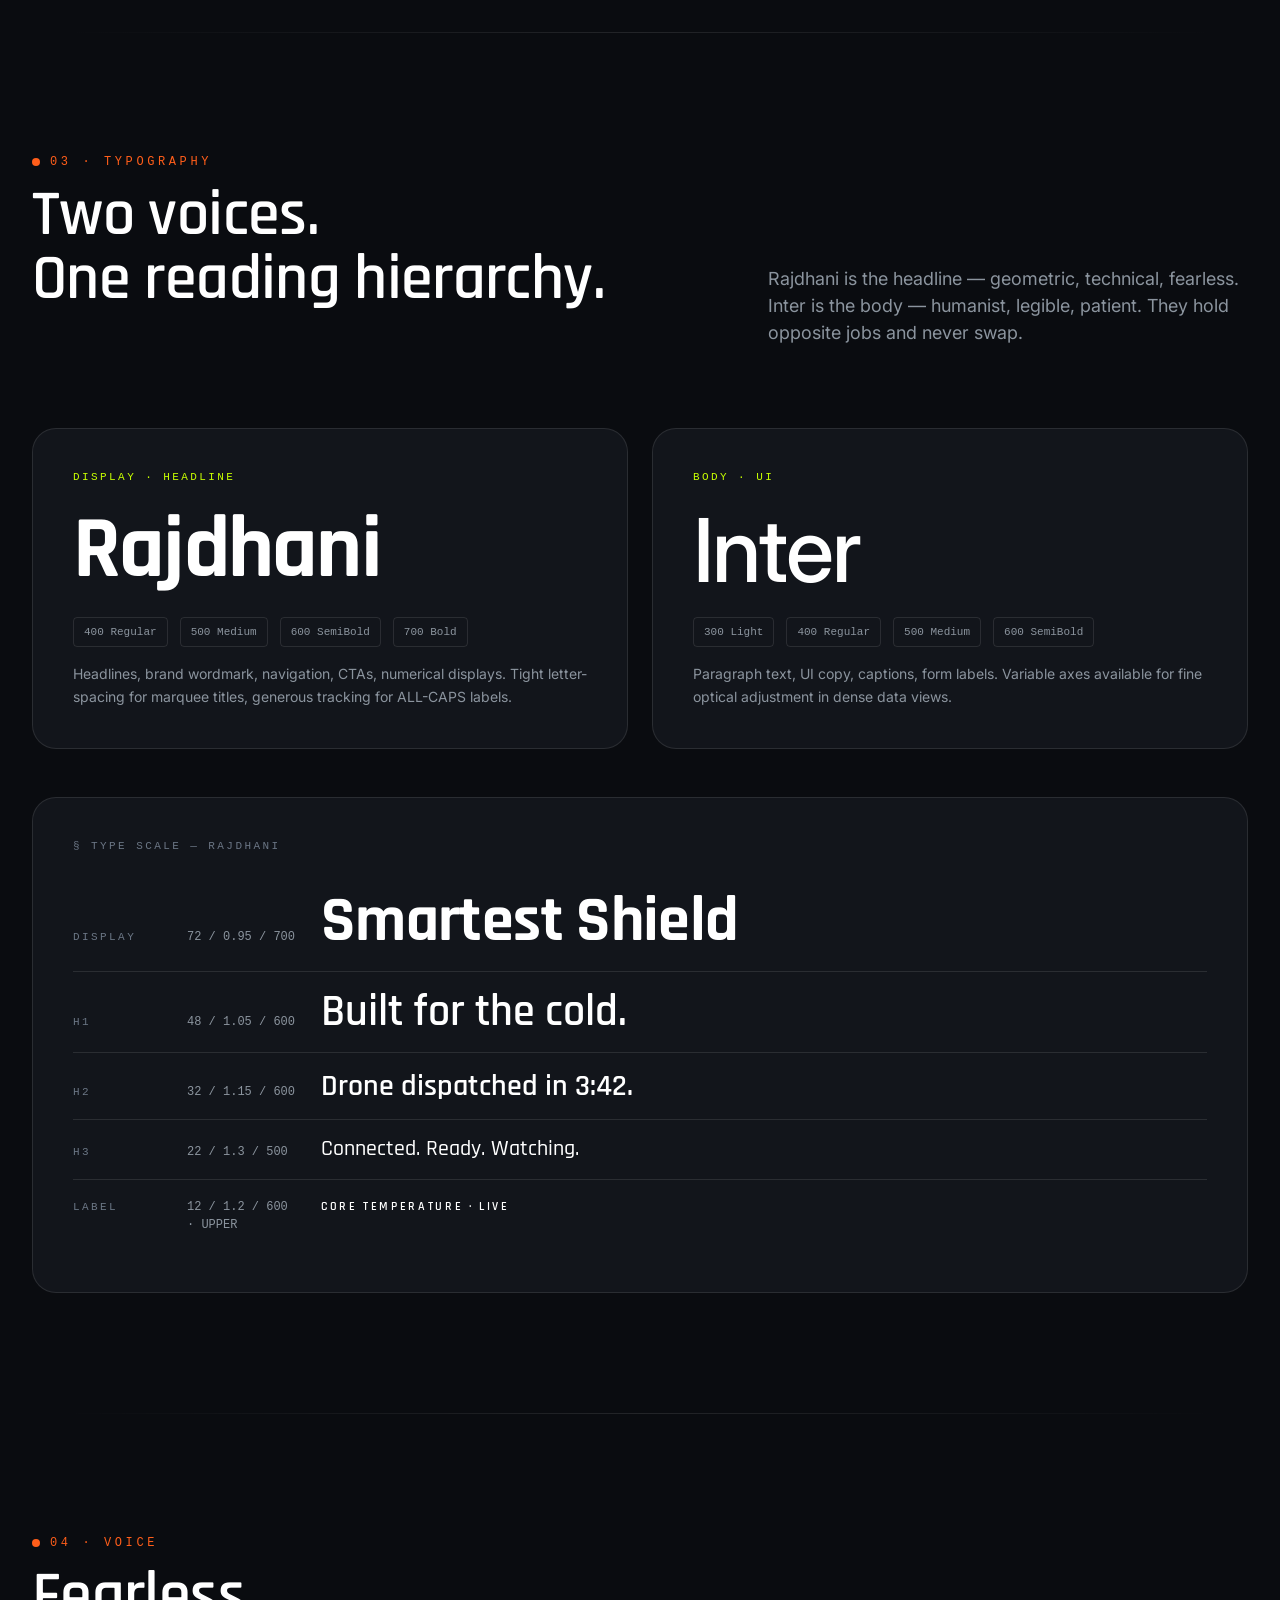
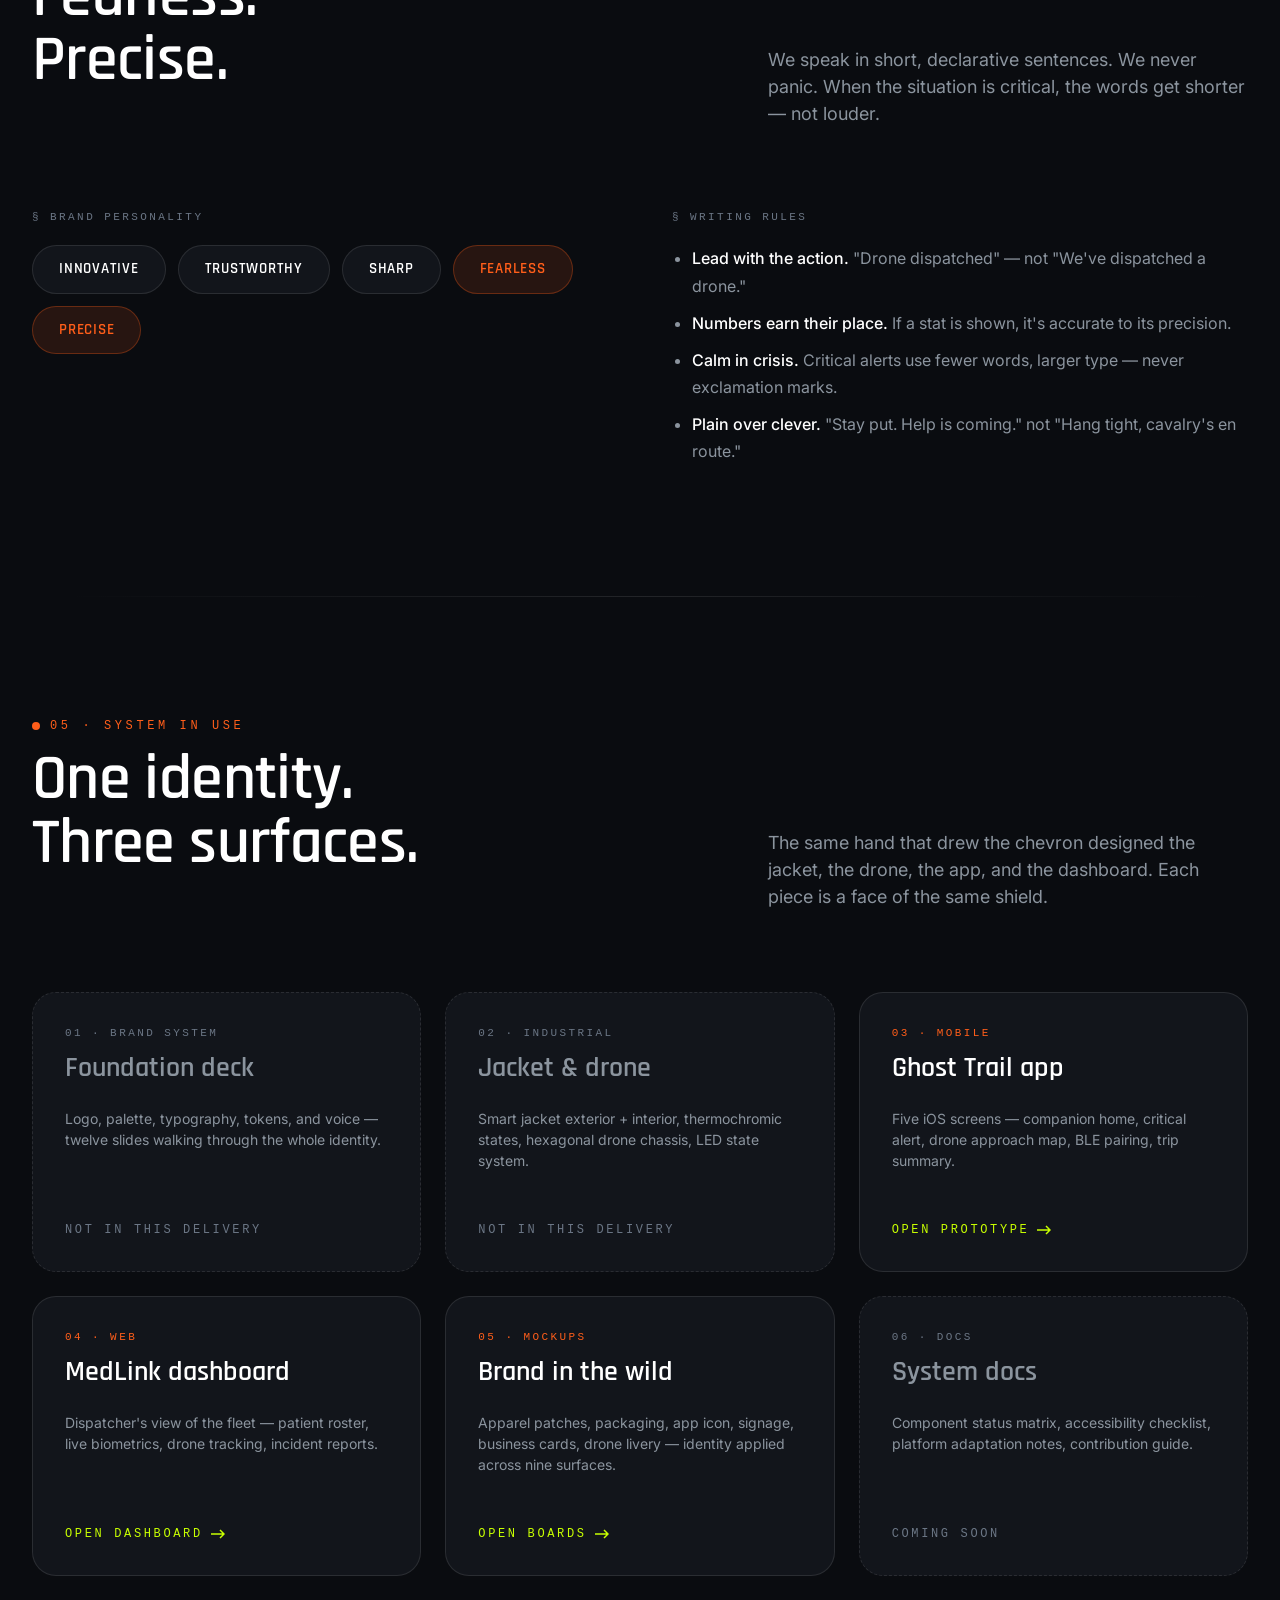
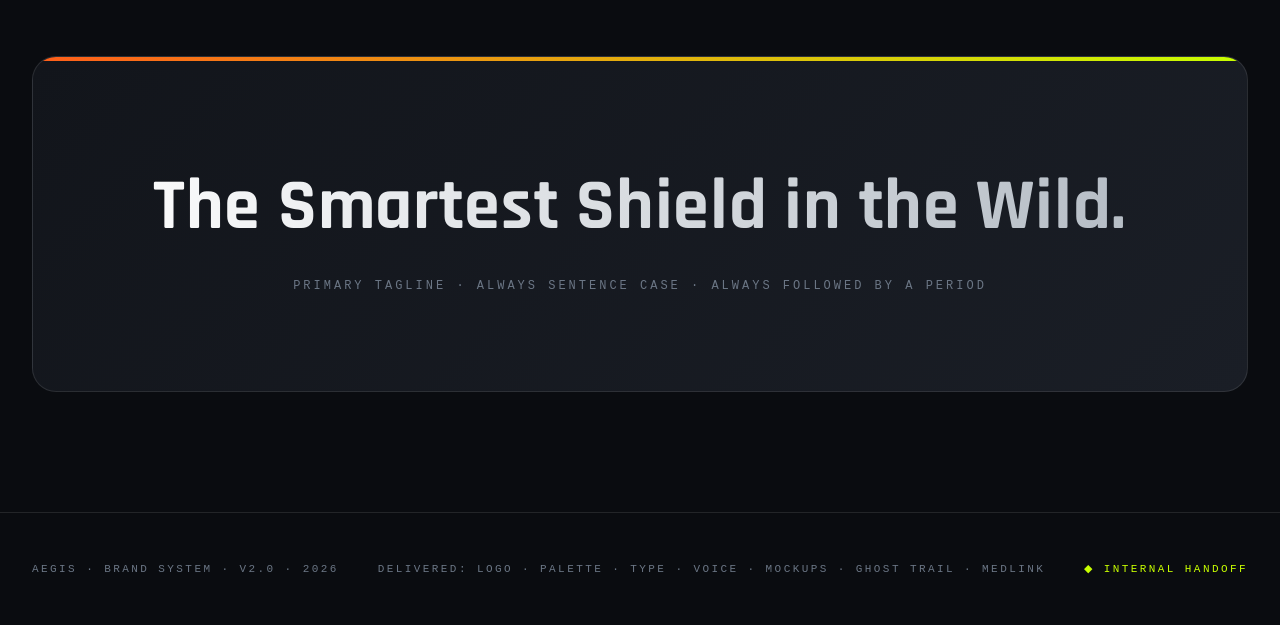
==== commit 8b7b7ecd: "Enhance all brand pages with scroll animations, sticky nav, and branded intros - index.html: Add Int" ====
--- a/index.html
+++ b/index.html
@@ -348,6 +348,127 @@
     .deliverables, .logo-rules { grid-template-columns: 1fr; }
     .nav-links { display: none; }
   }
+
+  /* ══════════════════════════════════════════════
+     MOTION SYSTEM
+  ══════════════════════════════════════════════ */
+  @keyframes aegisFadeUp {
+    from { opacity: 0; transform: translateY(28px); }
+    to   { opacity: 1; transform: none; }
+  }
+  @keyframes aegisLineGrow {
+    from { transform: scaleX(0); }
+    to   { transform: scaleX(1); }
+  }
+  @media (prefers-reduced-motion: reduce) {
+    .hero-inner > *, .reveal, .reveal-stagger > * {
+      animation: none !important;
+      transition: none !important;
+      opacity: 1 !important;
+      transform: none !important;
+    }
+    .nav-progress { display: none; }
+  }
+
+  /* Hero — stagger children in on load */
+  .hero-inner > * { animation: aegisFadeUp 0.9s cubic-bezier(0.16,1,0.3,1) both; }
+  .hero-inner > *:nth-child(1) { animation-delay: .06s; }
+  .hero-inner > *:nth-child(2) { animation-delay: .16s; }
+  .hero-inner > *:nth-child(3) { animation-delay: .24s; }
+  .hero-inner > *:nth-child(4) { animation-delay: .30s; }
+  .hero-inner > *:nth-child(5) { animation-delay: .36s; }
+  .hero-inner > *:nth-child(6) { animation-delay: .44s; }
+
+  /* Scroll reveal — single element */
+  .reveal {
+    opacity: 0; transform: translateY(22px);
+    transition: opacity .7s cubic-bezier(0.16,1,.3,1), transform .7s cubic-bezier(0.16,1,.3,1);
+  }
+  .reveal.in-view { opacity: 1; transform: none; }
+
+  /* Scroll reveal — staggered grid children */
+  .reveal-stagger > * {
+    opacity: 0; transform: translateY(16px);
+    transition: opacity .55s cubic-bezier(0.16,1,.3,1), transform .55s cubic-bezier(0.16,1,.3,1);
+  }
+  .reveal-stagger.in-view > *:nth-child(1) { opacity:1; transform:none; transition-delay:.04s; }
+  .reveal-stagger.in-view > *:nth-child(2) { opacity:1; transform:none; transition-delay:.10s; }
+  .reveal-stagger.in-view > *:nth-child(3) { opacity:1; transform:none; transition-delay:.16s; }
+  .reveal-stagger.in-view > *:nth-child(4) { opacity:1; transform:none; transition-delay:.22s; }
+  .reveal-stagger.in-view > *:nth-child(5) { opacity:1; transform:none; transition-delay:.28s; }
+  .reveal-stagger.in-view > *:nth-child(6) { opacity:1; transform:none; transition-delay:.34s; }
+
+  /* ══════════════════════════════════════════════
+     NAV ENHANCEMENTS
+  ══════════════════════════════════════════════ */
+  .nav { overflow: visible; }
+  .nav-progress {
+    position: absolute; bottom: -1px; left: 0; right: 0; height: 2px;
+    background: linear-gradient(90deg, var(--aegis-orange), var(--signal-volt));
+    transform-origin: left; transform: scaleX(0); will-change: transform;
+    pointer-events: none; border-radius: 0 2px 2px 0;
+    animation: aegisLineGrow .4s cubic-bezier(0.16,1,.3,1) .6s both;
+  }
+  .nav-links a { position: relative; transition: color .2s; }
+  .nav-links a.active { color: var(--text-primary); }
+  .nav-links a.active::after {
+    content: ''; position: absolute; bottom: -6px; left: 50%;
+    transform: translateX(-50%);
+    width: 4px; height: 4px; border-radius: 50%; background: var(--aegis-orange);
+    animation: aegisFadeUp .25s ease both;
+  }
+
+  /* ══════════════════════════════════════════════
+     CTA BUTTONS
+  ══════════════════════════════════════════════ */
+  .cta-btn {
+    display: inline-flex; align-items: center; gap: 8px;
+    background: var(--aegis-orange); color: #fff; text-decoration: none;
+    font-family: var(--font-display); font-weight: 600; font-size: 15px;
+    letter-spacing: .1em; text-transform: uppercase; padding: 16px 32px;
+    border-radius: 30px; cursor: pointer;
+    transition: transform .25s cubic-bezier(0.16,1,.3,1), background .2s, box-shadow .2s;
+    box-shadow: 0 8px 24px rgba(255,94,26,.25);
+  }
+  .cta-btn:hover { transform: translateY(-3px); background: #FF7338; box-shadow: 0 14px 36px rgba(255,94,26,.38); }
+  .cta-btn:active { transform: translateY(-1px); }
+  .hero-btns { margin-top: 40px; display: flex; gap: 16px; justify-content: center; flex-wrap: wrap; }
+
+  /* ══════════════════════════════════════════════
+     PALETTE — COPY INTERACTION
+  ══════════════════════════════════════════════ */
+  .swatch { cursor: pointer; position: relative; }
+  .swatch-copy-hint {
+    display: flex; align-items: center; justify-content: center; gap: 6px;
+    padding: 10px 20px; border-top: 1px solid var(--border-tertiary);
+    font-family: var(--font-mono); font-size: 10px; letter-spacing: .2em;
+    color: var(--text-tertiary); text-transform: uppercase;
+    transition: color .2s, background .2s;
+  }
+  .swatch:hover .swatch-copy-hint { color: var(--text-secondary); }
+  .swatch.copied .swatch-copy-hint {
+    color: #12151B; background: var(--signal-volt);
+    border-top-color: var(--signal-volt);
+  }
+  .swatch-copy-hint svg { flex-shrink: 0; transition: opacity .2s; }
+  .swatch.copied .swatch-copy-hint svg { display: none; }
+
+  /* ══════════════════════════════════════════════
+     DELIVERABLES — hover glow
+  ══════════════════════════════════════════════ */
+  .deliv-card[href]:hover {
+    box-shadow: 0 0 0 1px var(--aegis-orange), 0 16px 48px rgba(255,94,26,.12);
+  }
+
+  /* ══════════════════════════════════════════════
+     SECTION DIVIDERS
+  ══════════════════════════════════════════════ */
+  .section + .section::before {
+    content: ''; display: block; height: 1px;
+    background: linear-gradient(90deg, transparent, var(--border-tertiary), transparent);
+    margin: 0 32px;
+    transform: translateY(-120px);
+  }
 </style>
 </head>
 <body>
@@ -371,6 +492,7 @@
     <a href="#voice">Voice</a>
     <a href="#deliverables">System</a>
   </div>
+  <div class="nav-progress"></div>
 </nav>
 
 <!-- HERO -->
@@ -386,22 +508,16 @@
       <path d="M-50 760 Q 400 700 800 760 T 1650 720"/>
     </g>
   </svg>
-  <div style="position:relative; z-index:1;">
+  <div class="hero-inner" style="position:relative; z-index:1;">
     <div class="hero-eyebrow">Brand System · v2.0 · 2026</div>
     <h1 class="hero-title" style="margin-bottom: 48px;">The Smartest <em>Shield</em><br>in the Wild.</h1>
     <div class="hero-tagline" style="margin-top: 0;">Hardware · Software · Identity</div>
     <p style="font-size: 15px; color: var(--text-secondary); max-width: 600px; margin: 28px auto 0; line-height: 1.7; font-family: var(--font-text);">AEGIS builds smart outdoor safety equipment — sensor-embedded jackets, autonomous rescue drones, and the connected software that links them. This document defines how the brand looks, speaks, and behaves across every surface.</p>
 
-    <div style="margin-top: 40px; display: flex; gap: 16px; justify-content: center; flex-wrap: wrap;">
-      <a href="AEGIS - Brand Mockups.html" style="display: inline-block; background: var(--aegis-orange); color: #fff; text-decoration: none; font-family: var(--font-display); font-weight: 600; font-size: 15px; letter-spacing: 0.1em; text-transform: uppercase; padding: 16px 32px; border-radius: 30px; transition: transform 0.2s, background 0.2s; box-shadow: 0 8px 24px rgba(255, 94, 26, 0.25);" onmouseover="this.style.transform='translateY(-2px)'; this.style.background='#ff7338'" onmouseout="this.style.transform='none'; this.style.background='var(--aegis-orange)'">
-        View Mockups
-      </a>
-      <a href="AEGIS Trek - Ghost Trail.html" style="display: inline-block; background: var(--aegis-orange); color: #fff; text-decoration: none; font-family: var(--font-display); font-weight: 600; font-size: 15px; letter-spacing: 0.1em; text-transform: uppercase; padding: 16px 32px; border-radius: 30px; transition: transform 0.2s, background 0.2s; box-shadow: 0 8px 24px rgba(255, 94, 26, 0.25);" onmouseover="this.style.transform='translateY(-2px)'; this.style.background='#ff7338'" onmouseout="this.style.transform='none'; this.style.background='var(--aegis-orange)'">
-        Ghost Trail App
-      </a>
-      <a href="AEGIS Trek - MedLink.html" style="display: inline-block; background: var(--aegis-orange); color: #fff; text-decoration: none; font-family: var(--font-display); font-weight: 600; font-size: 15px; letter-spacing: 0.1em; text-transform: uppercase; padding: 16px 32px; border-radius: 30px; transition: transform 0.2s, background 0.2s; box-shadow: 0 8px 24px rgba(255, 94, 26, 0.25);" onmouseover="this.style.transform='translateY(-2px)'; this.style.background='#ff7338'" onmouseout="this.style.transform='none'; this.style.background='var(--aegis-orange)'">
-        MedLink Dashboard
-      </a>
+    <div class="hero-btns">
+      <a href="AEGIS - Brand Mockups.html" class="cta-btn">View Brand Mockups</a>
+      <a href="AEGIS Trek - Ghost Trail.html" class="cta-btn">Ghost Trail App</a>
+      <a href="AEGIS Trek - MedLink.html" class="cta-btn">MedLink Dashboard</a>
     </div>
 
     <dl class="hero-meta">
@@ -423,7 +539,7 @@
     <p class="section-lede">A six-sided orange shield holds an obsidian core. Inside, a chevron points home and a single Signal Volt triangle marks the alert vertex.</p>
   </div>
 
-  <div class="logo-grid">
+  <div class="logo-grid reveal-stagger">
     <div class="logo-box logo-dark">
       <div class="logo-caption">Primary · on dark</div>
       <svg viewBox="0 0 360 100" width="320">
@@ -452,7 +568,7 @@
     </div>
   </div>
 
-  <div class="logo-rules">
+  <div class="logo-rules reveal-stagger">
     <div class="rule-card">
       <div class="label">Clear space</div>
       <h4>1× hex height</h4>
@@ -481,52 +597,58 @@
     <p class="section-lede">Aegis Orange signals presence. Signal Volt signals attention. Shield Obsidian holds everything else in disciplined silence.</p>
   </div>
 
-  <div class="palette">
-    <div class="swatch">
+  <div class="palette reveal-stagger">
+    <div class="swatch" title="Click to copy hex">
       <div class="swatch-color" style="background:#FF5E1A;" data-role="Primary · Brand"></div>
       <div class="swatch-info">
         <div class="swatch-name">Aegis Orange</div>
         <div class="swatch-hex">#FF5E1A · OKLCH 68 0.23 38</div>
       </div>
-    </div>
-    <div class="swatch">
+      <div class="swatch-copy-hint"><svg width="12" height="12" viewBox="0 0 12 12" fill="none"><rect x="4" y="4" width="7" height="7" rx="1" stroke="currentColor" stroke-width="1.2"/><path d="M8 4V2.5A.5.5 0 007.5 2h-5a.5.5 0 00-.5.5v5a.5.5 0 00.5.5H4" stroke="currentColor" stroke-width="1.2"/></svg>#FF5E1A</div>
+    </div>
+    <div class="swatch" title="Click to copy hex">
       <div class="swatch-color" style="background:#12151B; border-bottom: 1px solid var(--border-tertiary);" data-role="Foundation · Surface"></div>
       <div class="swatch-info">
         <div class="swatch-name">Shield Obsidian</div>
         <div class="swatch-hex">#12151B</div>
       </div>
-    </div>
-    <div class="swatch">
+      <div class="swatch-copy-hint"><svg width="12" height="12" viewBox="0 0 12 12" fill="none"><rect x="4" y="4" width="7" height="7" rx="1" stroke="currentColor" stroke-width="1.2"/><path d="M8 4V2.5A.5.5 0 007.5 2h-5a.5.5 0 00-.5.5v5a.5.5 0 00.5.5H4" stroke="currentColor" stroke-width="1.2"/></svg>#12151B</div>
+    </div>
+    <div class="swatch" title="Click to copy hex">
       <div class="swatch-color light" style="background:#C8FF00;" data-role="Accent · Signal"></div>
       <div class="swatch-info">
         <div class="swatch-name">Signal Volt</div>
         <div class="swatch-hex">#C8FF00</div>
       </div>
-    </div>
-    <div class="swatch">
+      <div class="swatch-copy-hint"><svg width="12" height="12" viewBox="0 0 12 12" fill="none"><rect x="4" y="4" width="7" height="7" rx="1" stroke="currentColor" stroke-width="1.2"/><path d="M8 4V2.5A.5.5 0 007.5 2h-5a.5.5 0 00-.5.5v5a.5.5 0 00.5.5H4" stroke="currentColor" stroke-width="1.2"/></svg>#C8FF00</div>
+    </div>
+    <div class="swatch" title="Click to copy hex">
       <div class="swatch-color" style="background:#2D333B;" data-role="Neutral · Mid"></div>
       <div class="swatch-info">
         <div class="swatch-name">Terrain Graphite</div>
         <div class="swatch-hex">#2D333B</div>
       </div>
-    </div>
-    <div class="swatch">
+      <div class="swatch-copy-hint"><svg width="12" height="12" viewBox="0 0 12 12" fill="none"><rect x="4" y="4" width="7" height="7" rx="1" stroke="currentColor" stroke-width="1.2"/><path d="M8 4V2.5A.5.5 0 007.5 2h-5a.5.5 0 00-.5.5v5a.5.5 0 00.5.5H4" stroke="currentColor" stroke-width="1.2"/></svg>#2D333B</div>
+    </div>
+    <div class="swatch" title="Click to copy hex">
       <div class="swatch-color light" style="background:#E8ECF0;" data-role="Neutral · Light"></div>
       <div class="swatch-info">
         <div class="swatch-name">Summit Frost</div>
         <div class="swatch-hex">#E8ECF0</div>
       </div>
-    </div>
-    <div class="swatch">
+      <div class="swatch-copy-hint"><svg width="12" height="12" viewBox="0 0 12 12" fill="none"><rect x="4" y="4" width="7" height="7" rx="1" stroke="currentColor" stroke-width="1.2"/><path d="M8 4V2.5A.5.5 0 007.5 2h-5a.5.5 0 00-.5.5v5a.5.5 0 00.5.5H4" stroke="currentColor" stroke-width="1.2"/></svg>#E8ECF0</div>
+    </div>
+    <div class="swatch" title="Click to copy hex">
       <div class="swatch-color" style="background:#6B7685;" data-role="Neutral · Soft"></div>
       <div class="swatch-info">
         <div class="swatch-name">Storm Slate</div>
         <div class="swatch-hex">#6B7685</div>
       </div>
-    </div>
-  </div>
-
-  <div class="palette-rules">
+      <div class="swatch-copy-hint"><svg width="12" height="12" viewBox="0 0 12 12" fill="none"><rect x="4" y="4" width="7" height="7" rx="1" stroke="currentColor" stroke-width="1.2"/><path d="M8 4V2.5A.5.5 0 007.5 2h-5a.5.5 0 00-.5.5v5a.5.5 0 00.5.5H4" stroke="currentColor" stroke-width="1.2"/></svg>#6B7685</div>
+    </div>
+  </div>
+
+  <div class="palette-rules reveal-stagger">
     <div class="rule-pair">
       <div class="lab do">◆ DO</div>
       <ul>
@@ -556,7 +678,7 @@
     <p class="section-lede">Rajdhani is the headline — geometric, technical, fearless. Inter is the body — humanist, legible, patient. They hold opposite jobs and never swap.</p>
   </div>
 
-  <div class="type-grid">
+  <div class="type-grid reveal-stagger">
     <div class="type-card display">
       <div class="meta-label">Display · Headline</div>
       <div class="specimen">Rajdhani</div>
@@ -581,7 +703,7 @@
     </div>
   </div>
 
-  <div class="type-scale">
+  <div class="type-scale reveal">
     <div style="font-family: var(--font-mono); font-size: 11px; letter-spacing: 0.22em; color: var(--text-tertiary); text-transform: uppercase; margin-bottom: 16px;">§ TYPE SCALE — RAJDHANI</div>
     <div class="scale-row">
       <div class="name">Display</div><div class="meta-data">72 / 0.95 / 700</div>
@@ -616,7 +738,7 @@
     <p class="section-lede">We speak in short, declarative sentences. We never panic. When the situation is critical, the words get shorter — not louder.</p>
   </div>
 
-  <div class="voice-block">
+  <div class="voice-block reveal">
     <div>
       <div style="font-family: var(--font-mono); font-size: 11px; letter-spacing: 0.22em; color: var(--text-tertiary); text-transform: uppercase; margin-bottom: 20px;">§ BRAND PERSONALITY</div>
       <div class="pill-row">
@@ -649,7 +771,7 @@
     <p class="section-lede">The same hand that drew the chevron designed the jacket, the drone, the app, and the dashboard. Each piece is a face of the same shield.</p>
   </div>
 
-  <div class="deliverables">
+  <div class="deliverables reveal-stagger">
     <div class="deliv-card" style="cursor: default; border-style: dashed;">
       <div>
         <div class="num" style="color: var(--text-tertiary);">01 · BRAND SYSTEM</div>
@@ -706,7 +828,7 @@
     </div>
   </div>
 
-  <div class="tagline-box">
+  <div class="tagline-box reveal">
     <div class="tagline-text">The Smartest Shield in the Wild.</div>
     <div class="tagline-sub">Primary tagline · Always sentence case · Always followed by a period</div>
   </div>
@@ -718,5 +840,47 @@
   <div style="color: var(--signal-volt);">◆ INTERNAL HANDOFF</div>
 </footer>
 
+<script>
+(function () {
+  /* ── Scroll reveal ── */
+  const io = new IntersectionObserver(entries => {
+    entries.forEach(e => {
+      if (e.isIntersecting) { e.target.classList.add('in-view'); io.unobserve(e.target); }
+    });
+  }, { threshold: 0.07 });
+  document.querySelectorAll('.reveal, .reveal-stagger').forEach(el => io.observe(el));
+
+  /* ── Nav progress bar + scroll-spy ── */
+  const progress = document.querySelector('.nav-progress');
+  const navLinks = [...document.querySelectorAll('.nav-links a[href^="#"]')];
+  const sections = navLinks.map(a => document.getElementById(a.getAttribute('href').slice(1))).filter(Boolean);
+
+  window.addEventListener('scroll', () => {
+    /* progress */
+    if (progress) {
+      const max = document.body.scrollHeight - window.innerHeight;
+      progress.style.transform = `scaleX(${Math.min(window.scrollY / max, 1)})`;
+    }
+    /* active section */
+    let activeId = sections[0]?.id ?? '';
+    sections.forEach(s => { if (window.scrollY + 200 >= s.offsetTop) activeId = s.id; });
+    navLinks.forEach(a => a.classList.toggle('active', a.getAttribute('href') === '#' + activeId));
+  }, { passive: true });
+
+  /* ── Palette hex copy ── */
+  document.querySelectorAll('.swatch').forEach(sw => {
+    sw.addEventListener('click', () => {
+      const hint = sw.querySelector('.swatch-copy-hint');
+      if (!hint) return;
+      const hex = hint.textContent.trim();
+      navigator.clipboard?.writeText(hex).catch(() => {});
+      const orig = hint.innerHTML;
+      hint.innerHTML = '✓ Copied!';
+      sw.classList.add('copied');
+      setTimeout(() => { sw.classList.remove('copied'); hint.innerHTML = orig; }, 2000);
+    });
+  });
+})();
+</script>
 </body>
 </html>
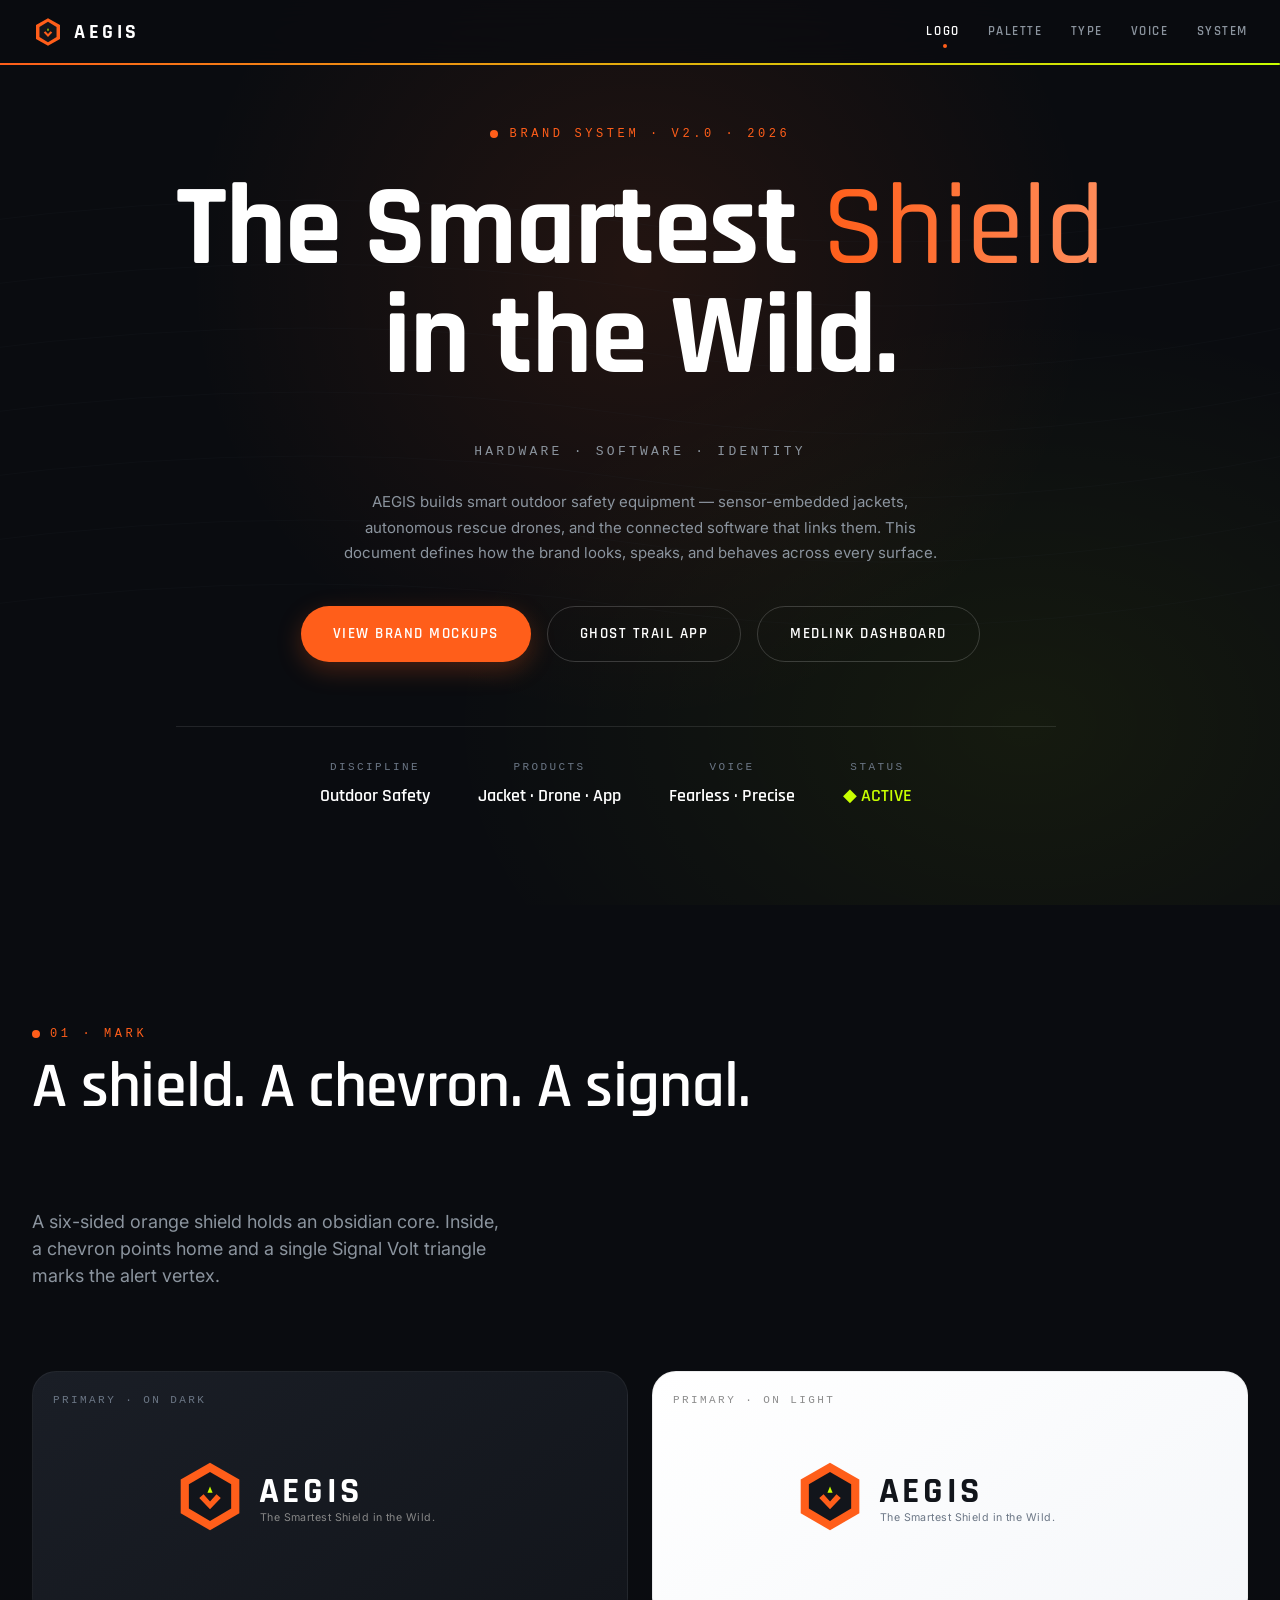
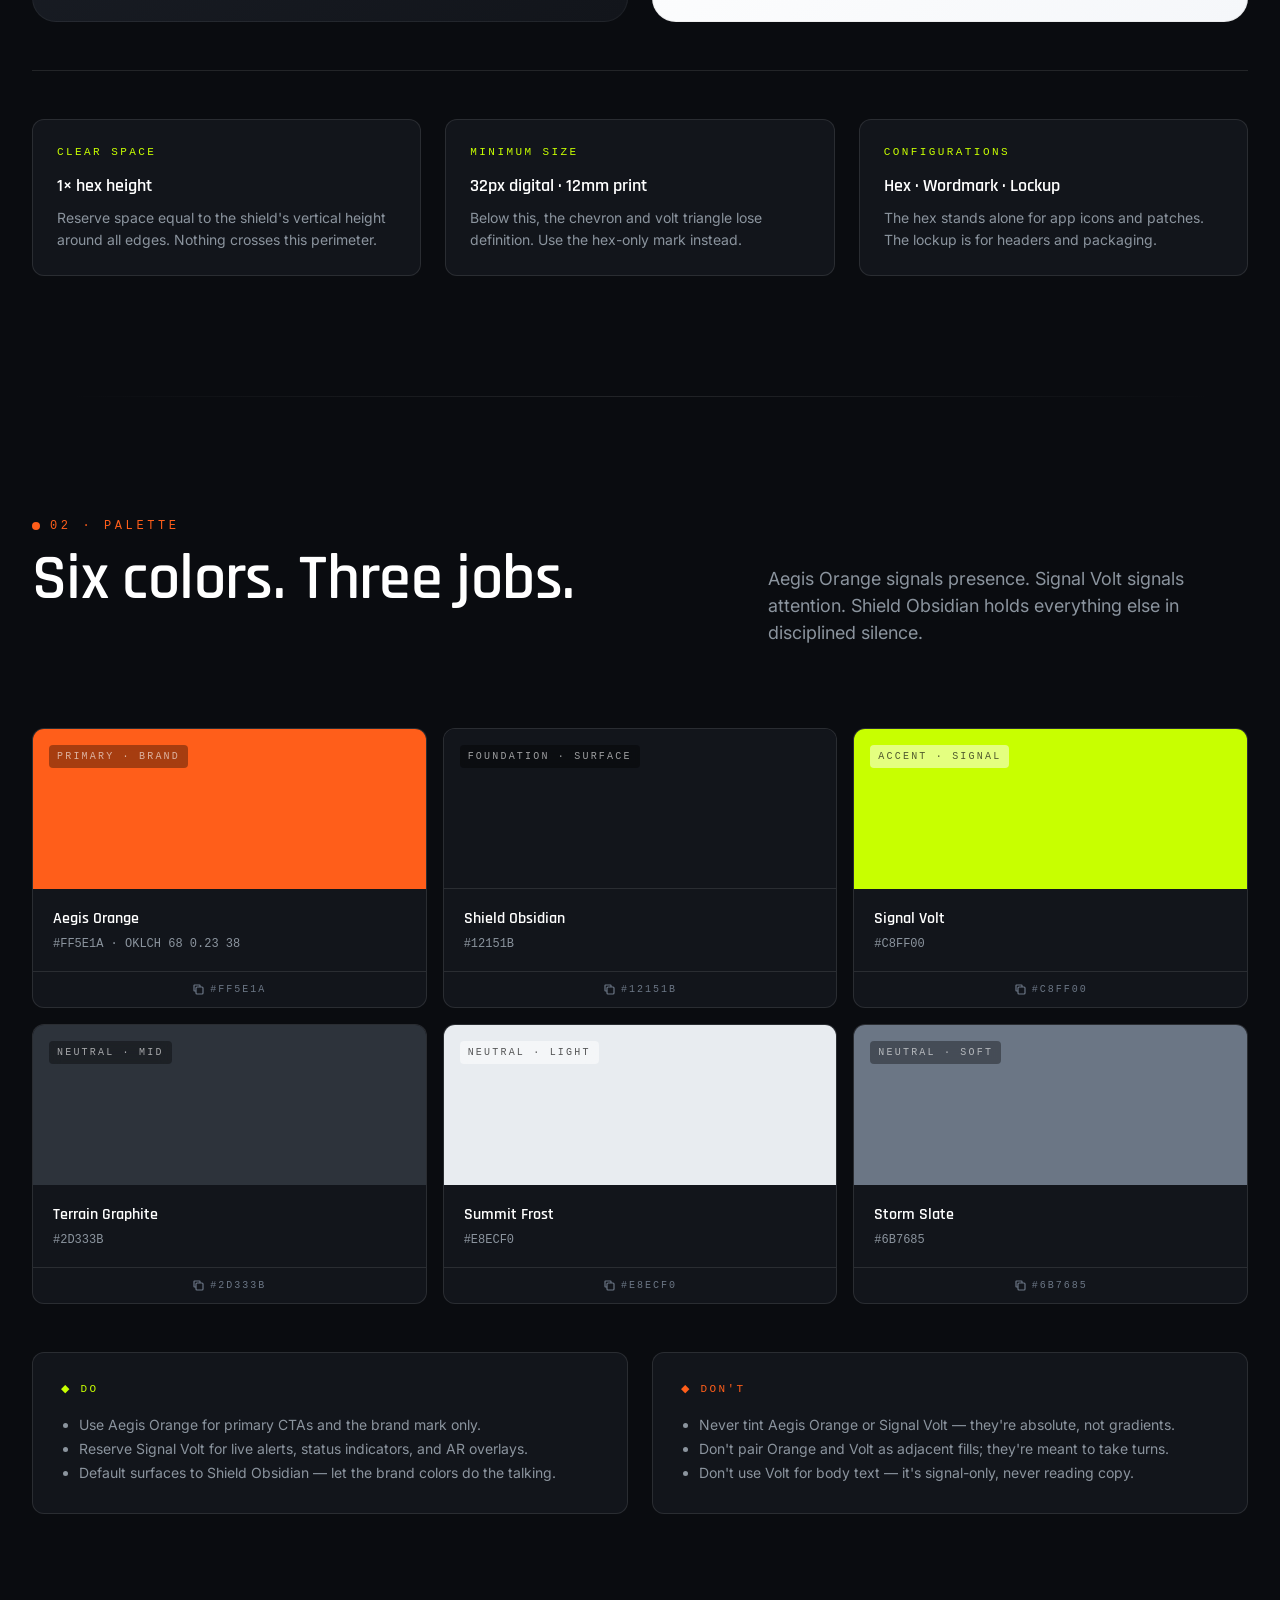
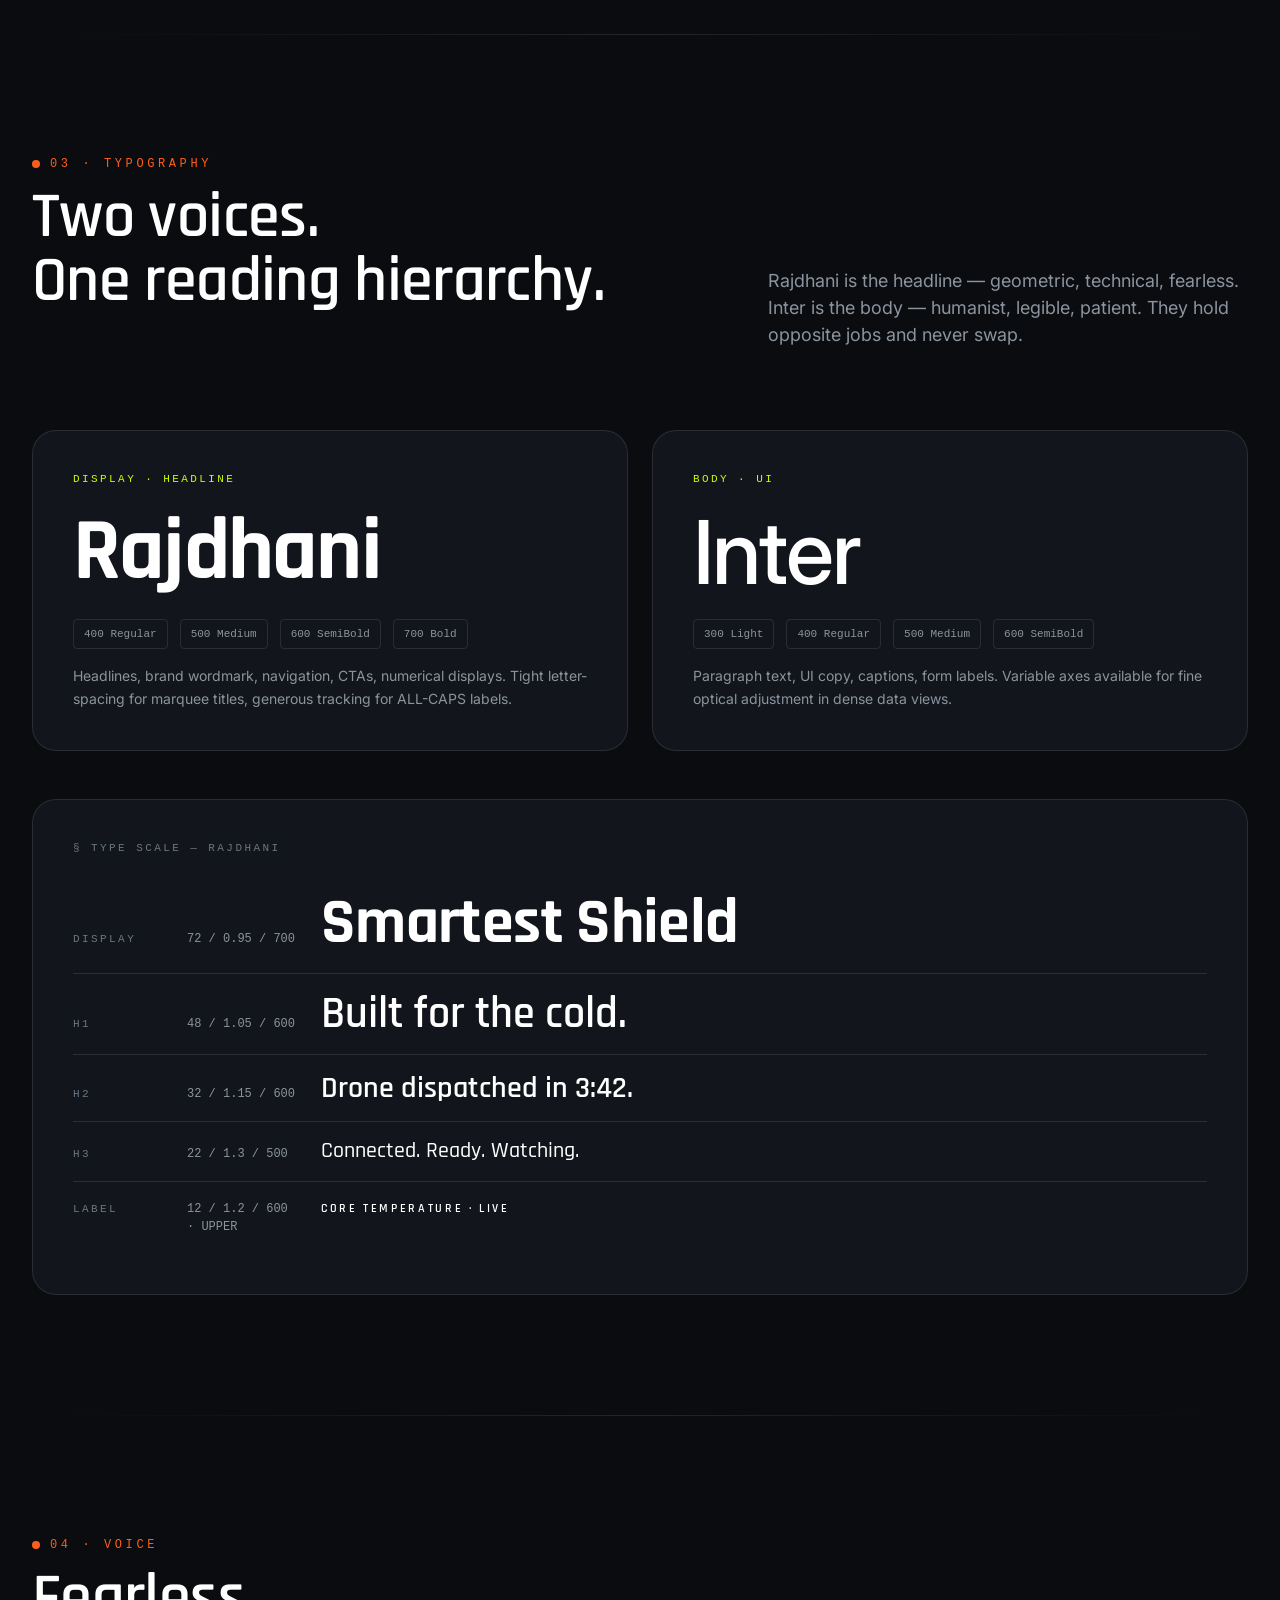
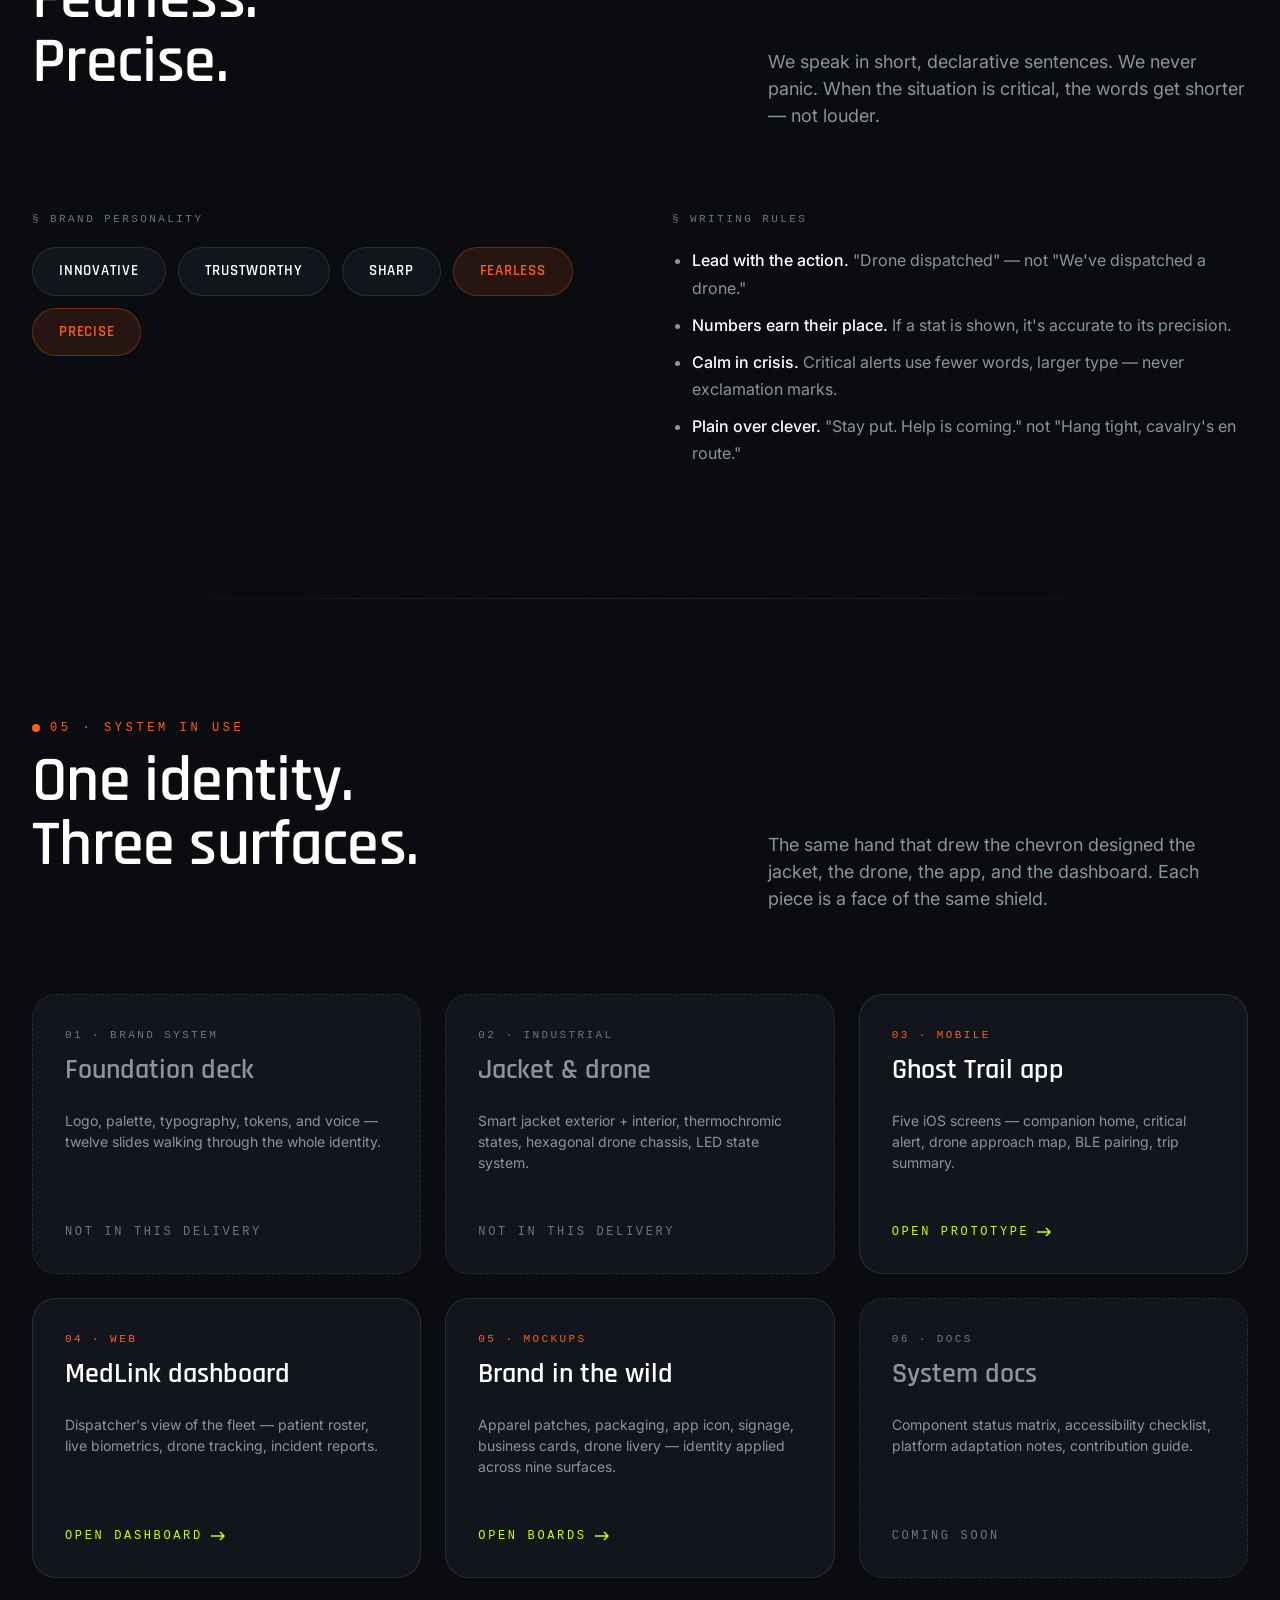
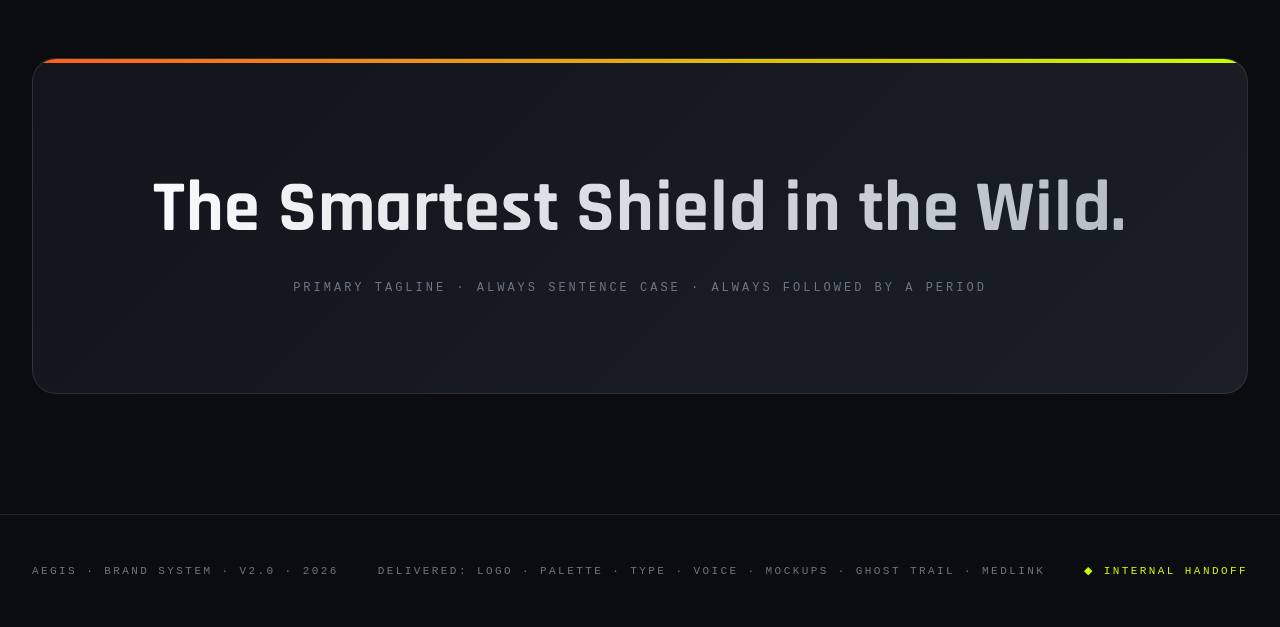
==== commit 3d39b736: "Final polish: secondary CTA style, sticky nav fix, email restore - index.html: Ghost Trail + MedLink" ====
--- a/index.html
+++ b/index.html
@@ -432,6 +432,17 @@
   }
   .cta-btn:hover { transform: translateY(-3px); background: #FF7338; box-shadow: 0 14px 36px rgba(255,94,26,.38); }
   .cta-btn:active { transform: translateY(-1px); }
+  .cta-btn-ghost {
+    display: inline-flex; align-items: center; gap: 8px;
+    background: transparent; color: var(--text-primary); text-decoration: none;
+    font-family: var(--font-display); font-weight: 600; font-size: 15px;
+    letter-spacing: .1em; text-transform: uppercase; padding: 16px 32px;
+    border-radius: 30px; cursor: pointer;
+    border: 1px solid var(--border-strong);
+    transition: transform .25s cubic-bezier(0.16,1,.3,1), border-color .2s, color .2s;
+  }
+  .cta-btn-ghost:hover { transform: translateY(-3px); border-color: var(--aegis-orange); color: var(--aegis-orange); }
+  .cta-btn-ghost:active { transform: translateY(-1px); }
   .hero-btns { margin-top: 40px; display: flex; gap: 16px; justify-content: center; flex-wrap: wrap; }
 
   /* ══════════════════════════════════════════════
@@ -516,8 +527,8 @@
 
     <div class="hero-btns">
       <a href="AEGIS - Brand Mockups.html" class="cta-btn">View Brand Mockups</a>
-      <a href="AEGIS Trek - Ghost Trail.html" class="cta-btn">Ghost Trail App</a>
-      <a href="AEGIS Trek - MedLink.html" class="cta-btn">MedLink Dashboard</a>
+      <a href="AEGIS Trek - Ghost Trail.html" class="cta-btn-ghost">Ghost Trail App</a>
+      <a href="AEGIS Trek - MedLink.html" class="cta-btn-ghost">MedLink Dashboard</a>
     </div>
 
     <dl class="hero-meta">
